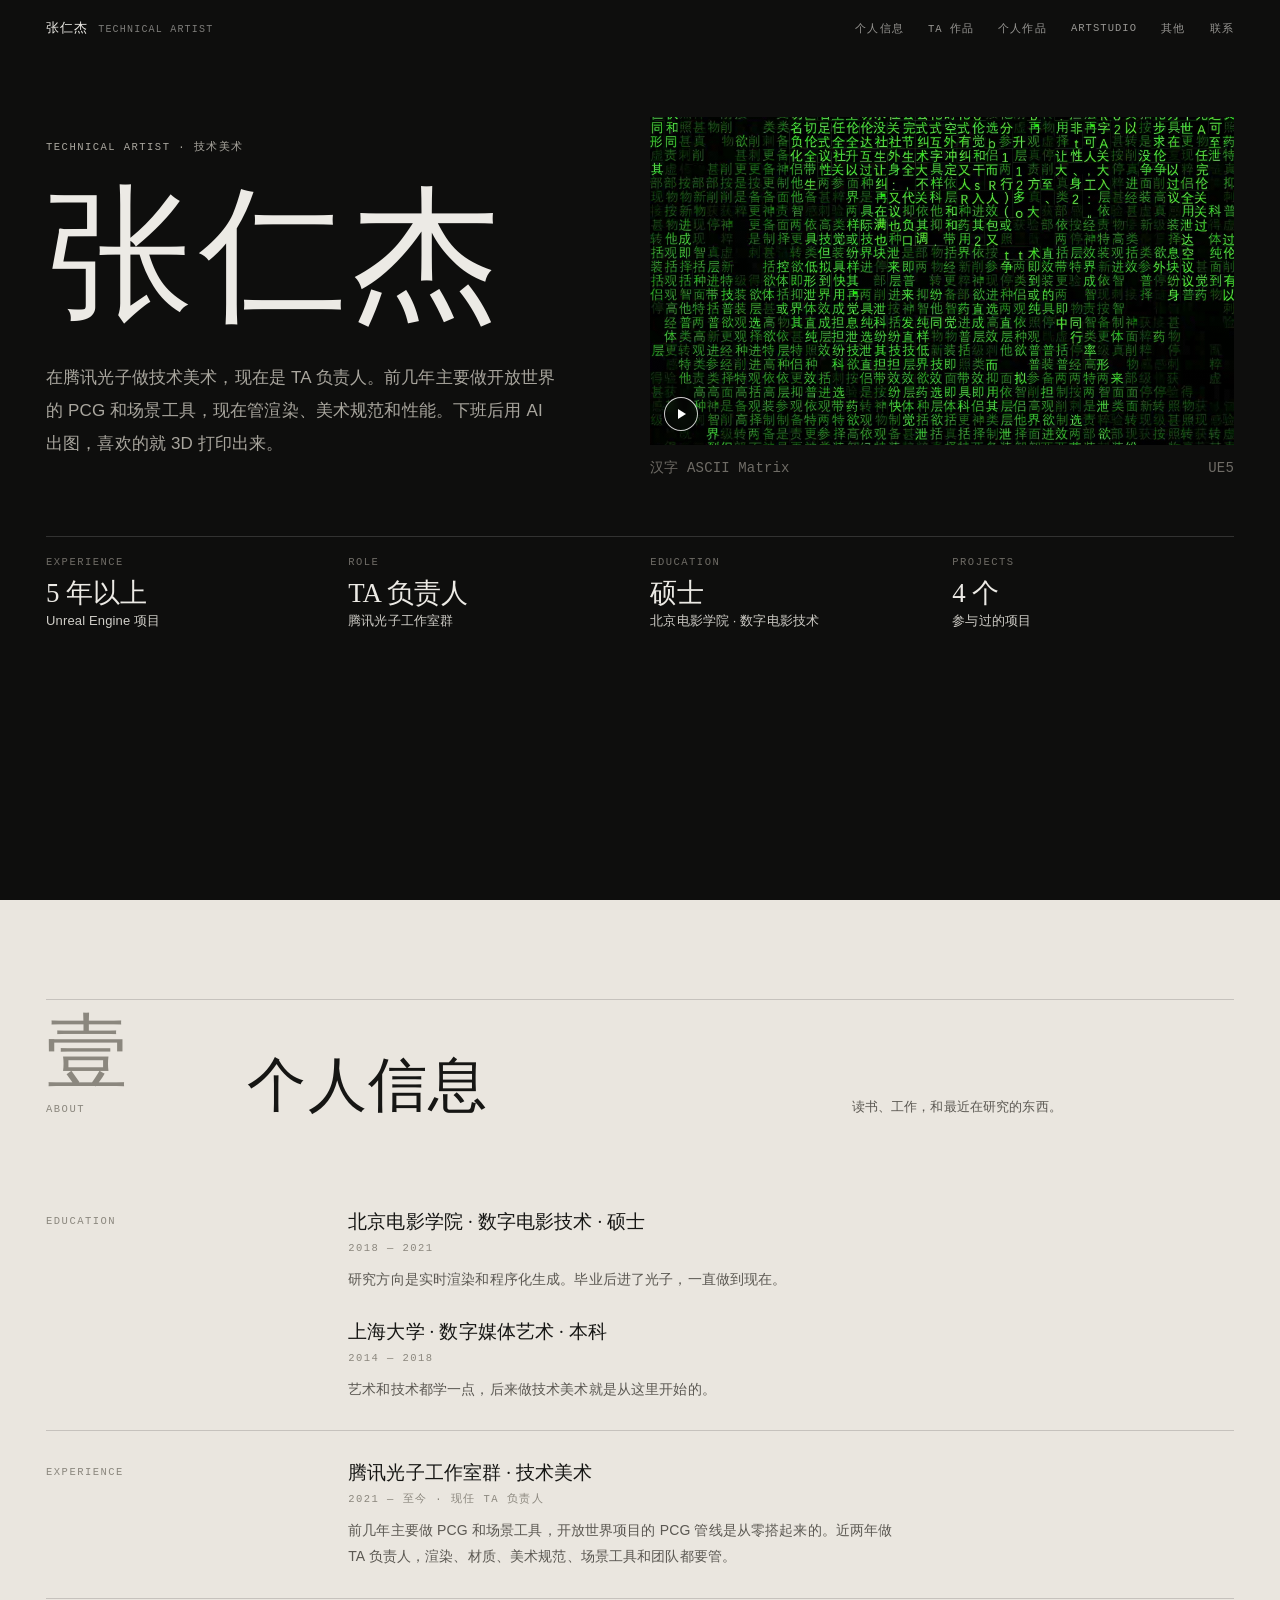
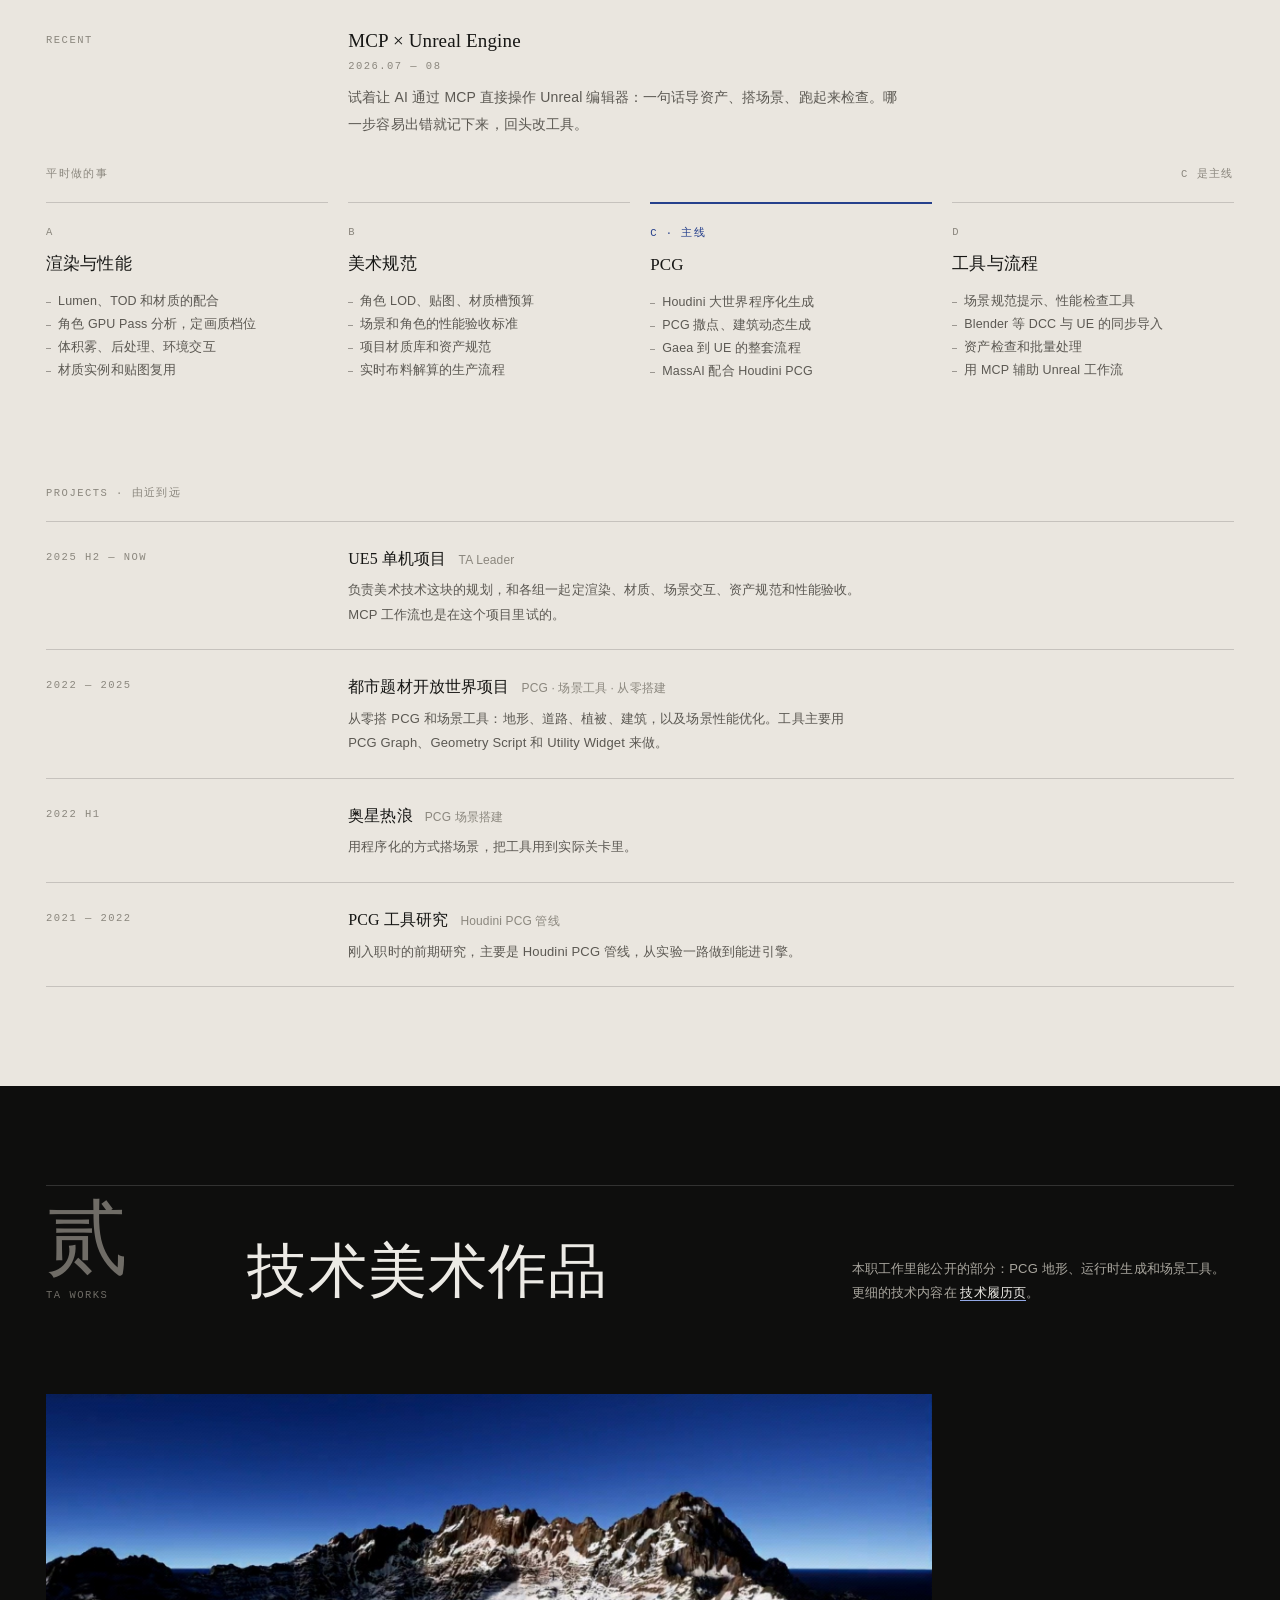
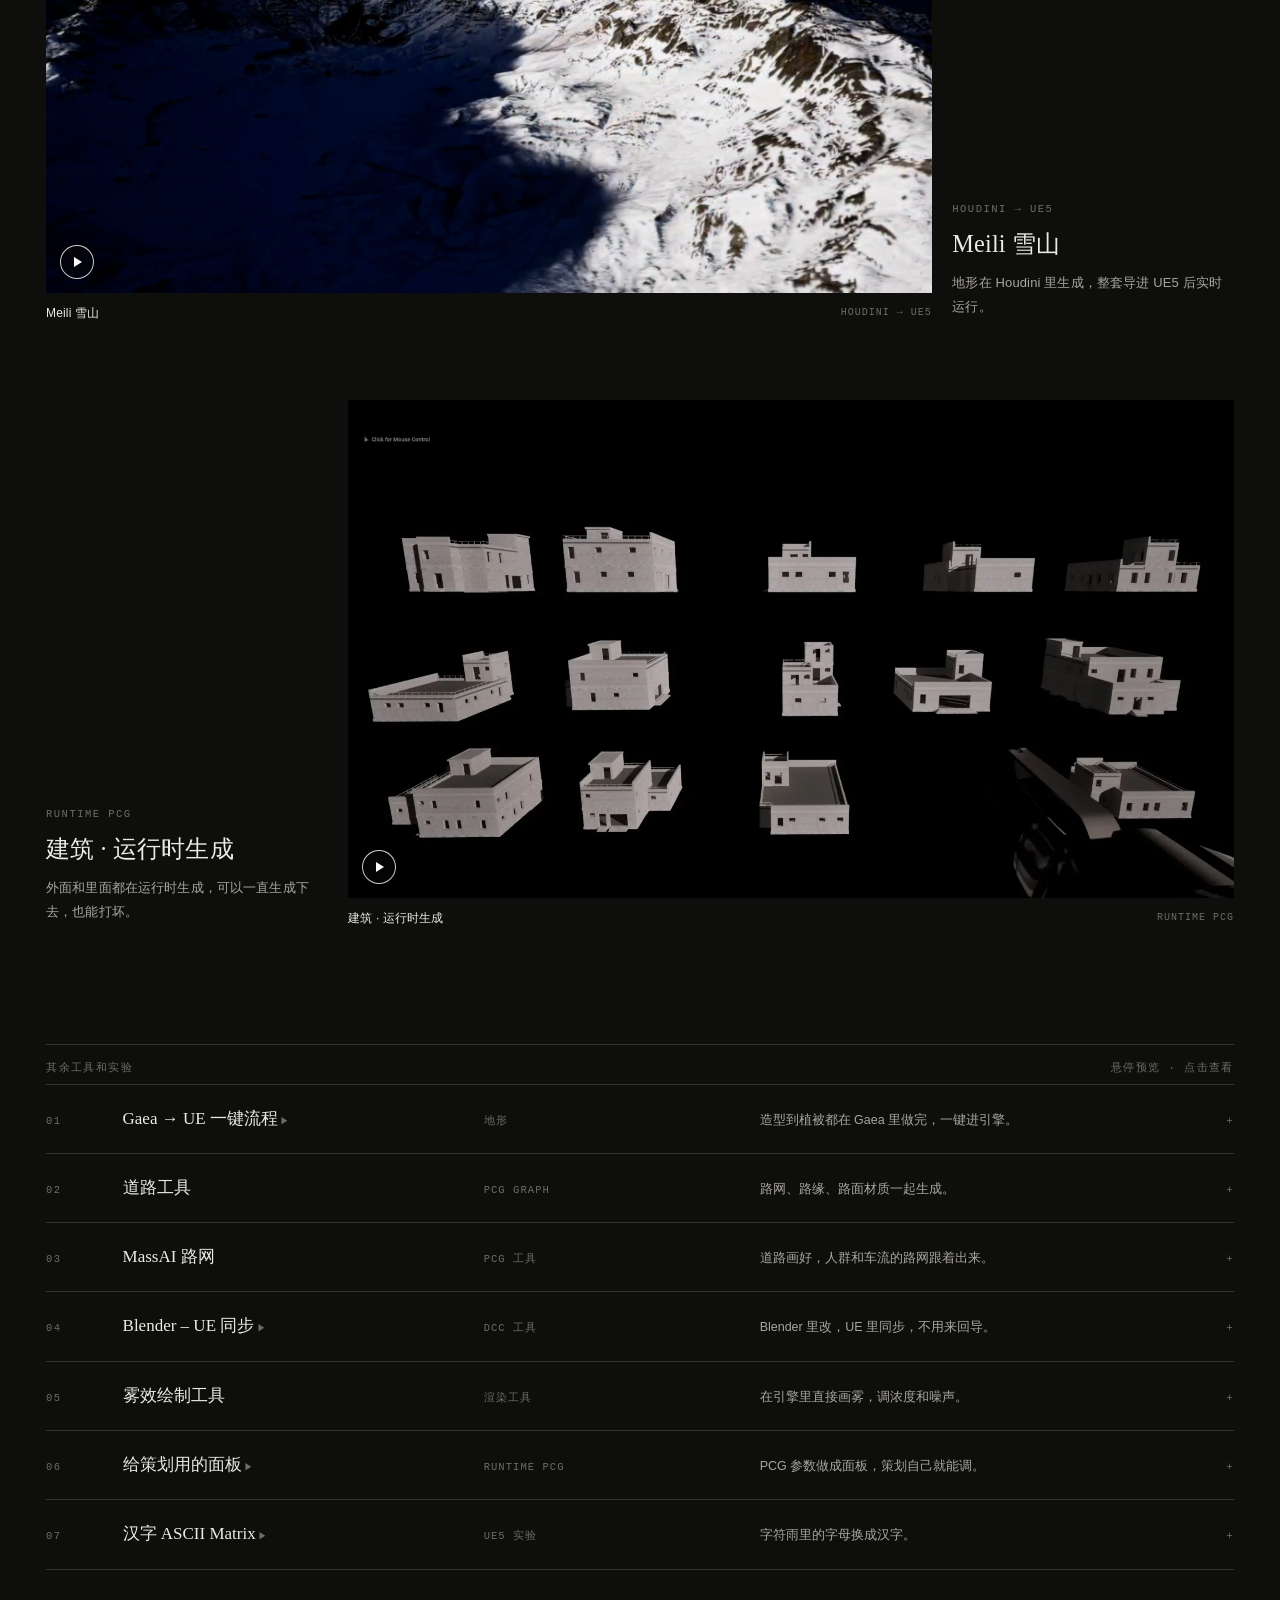
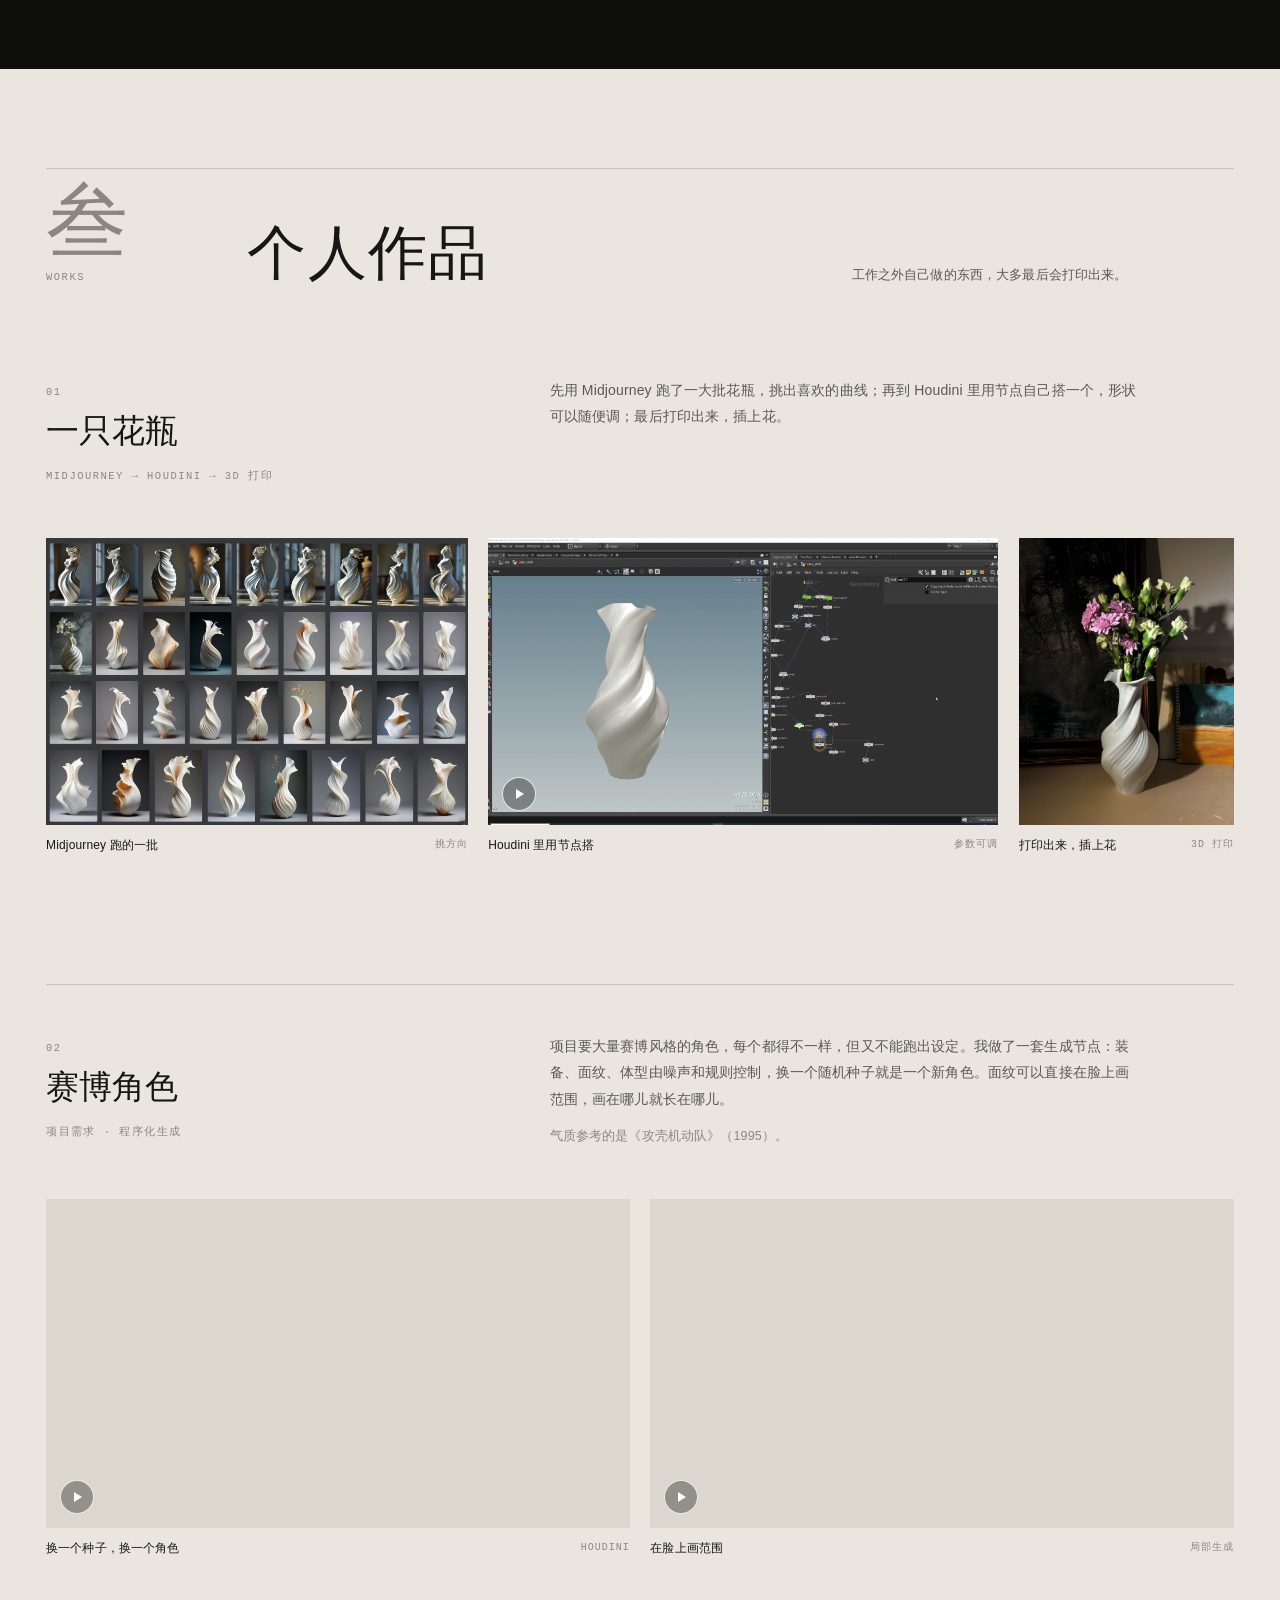
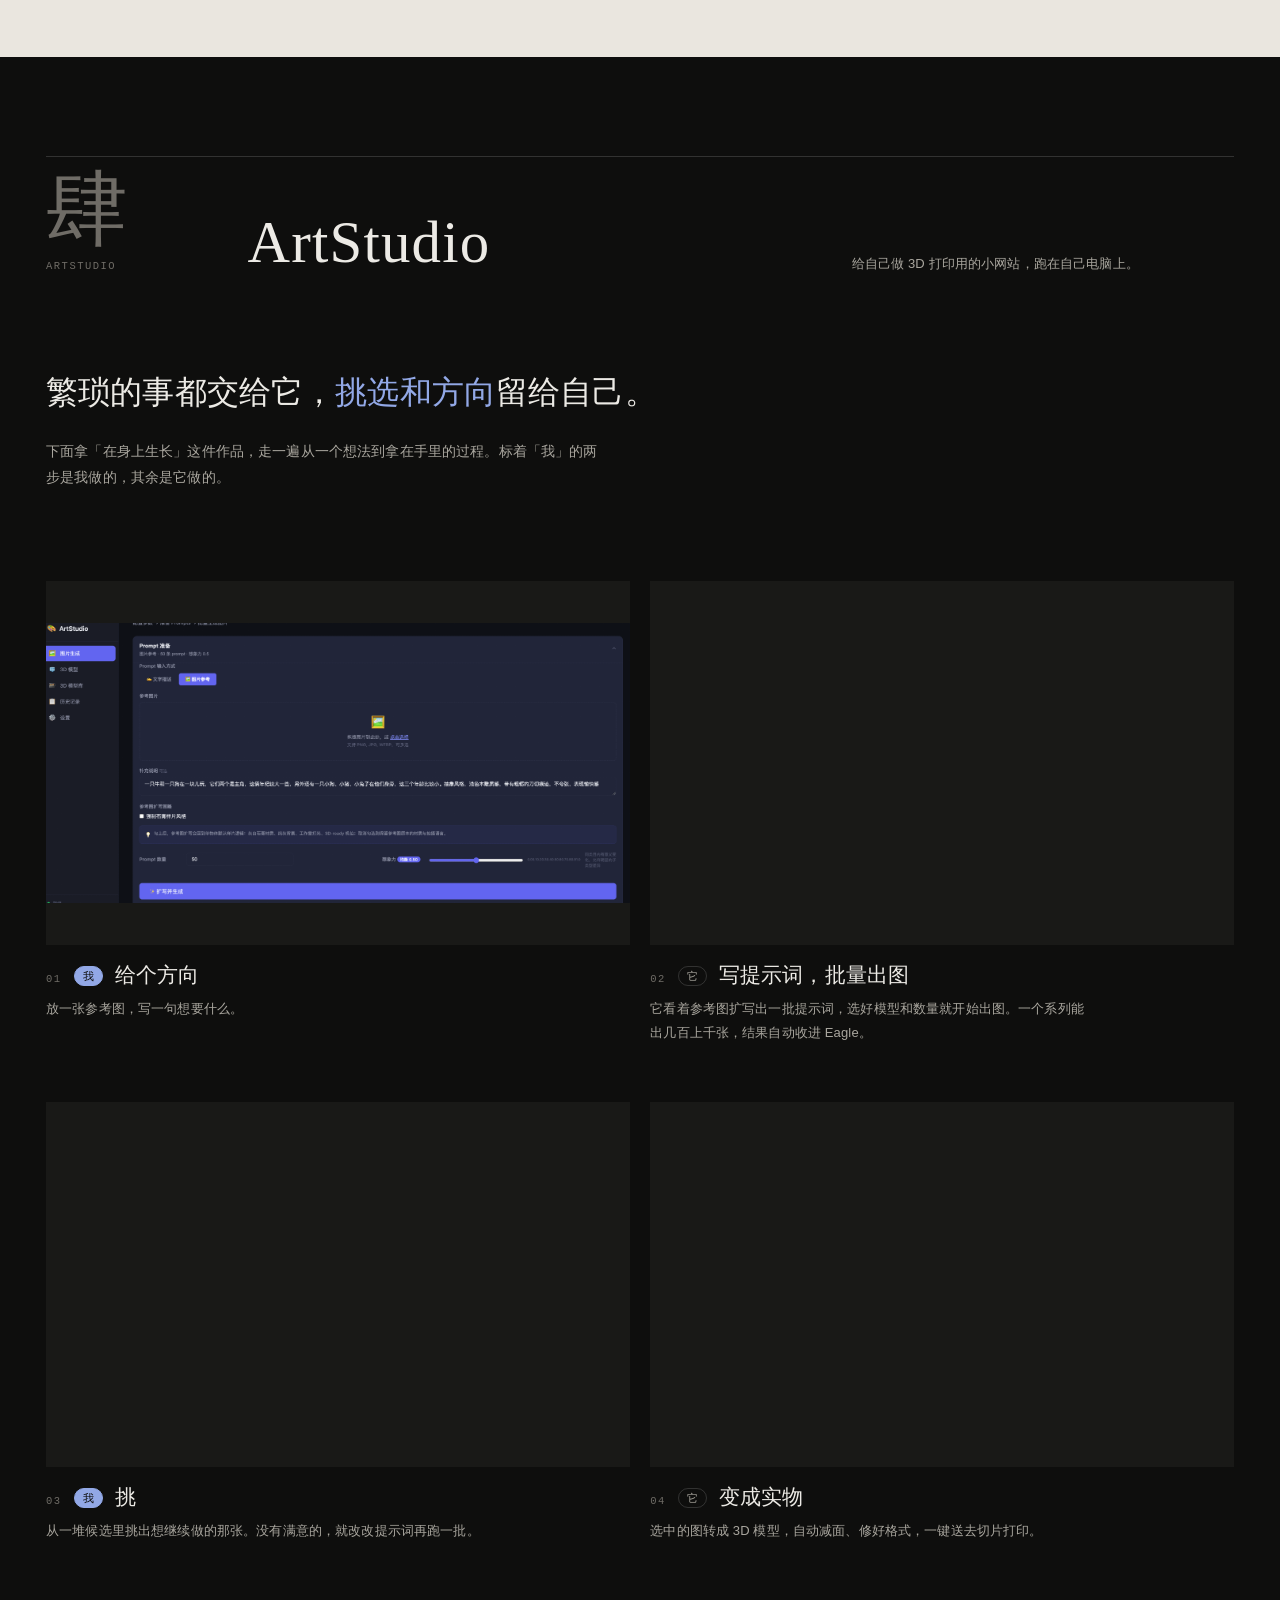
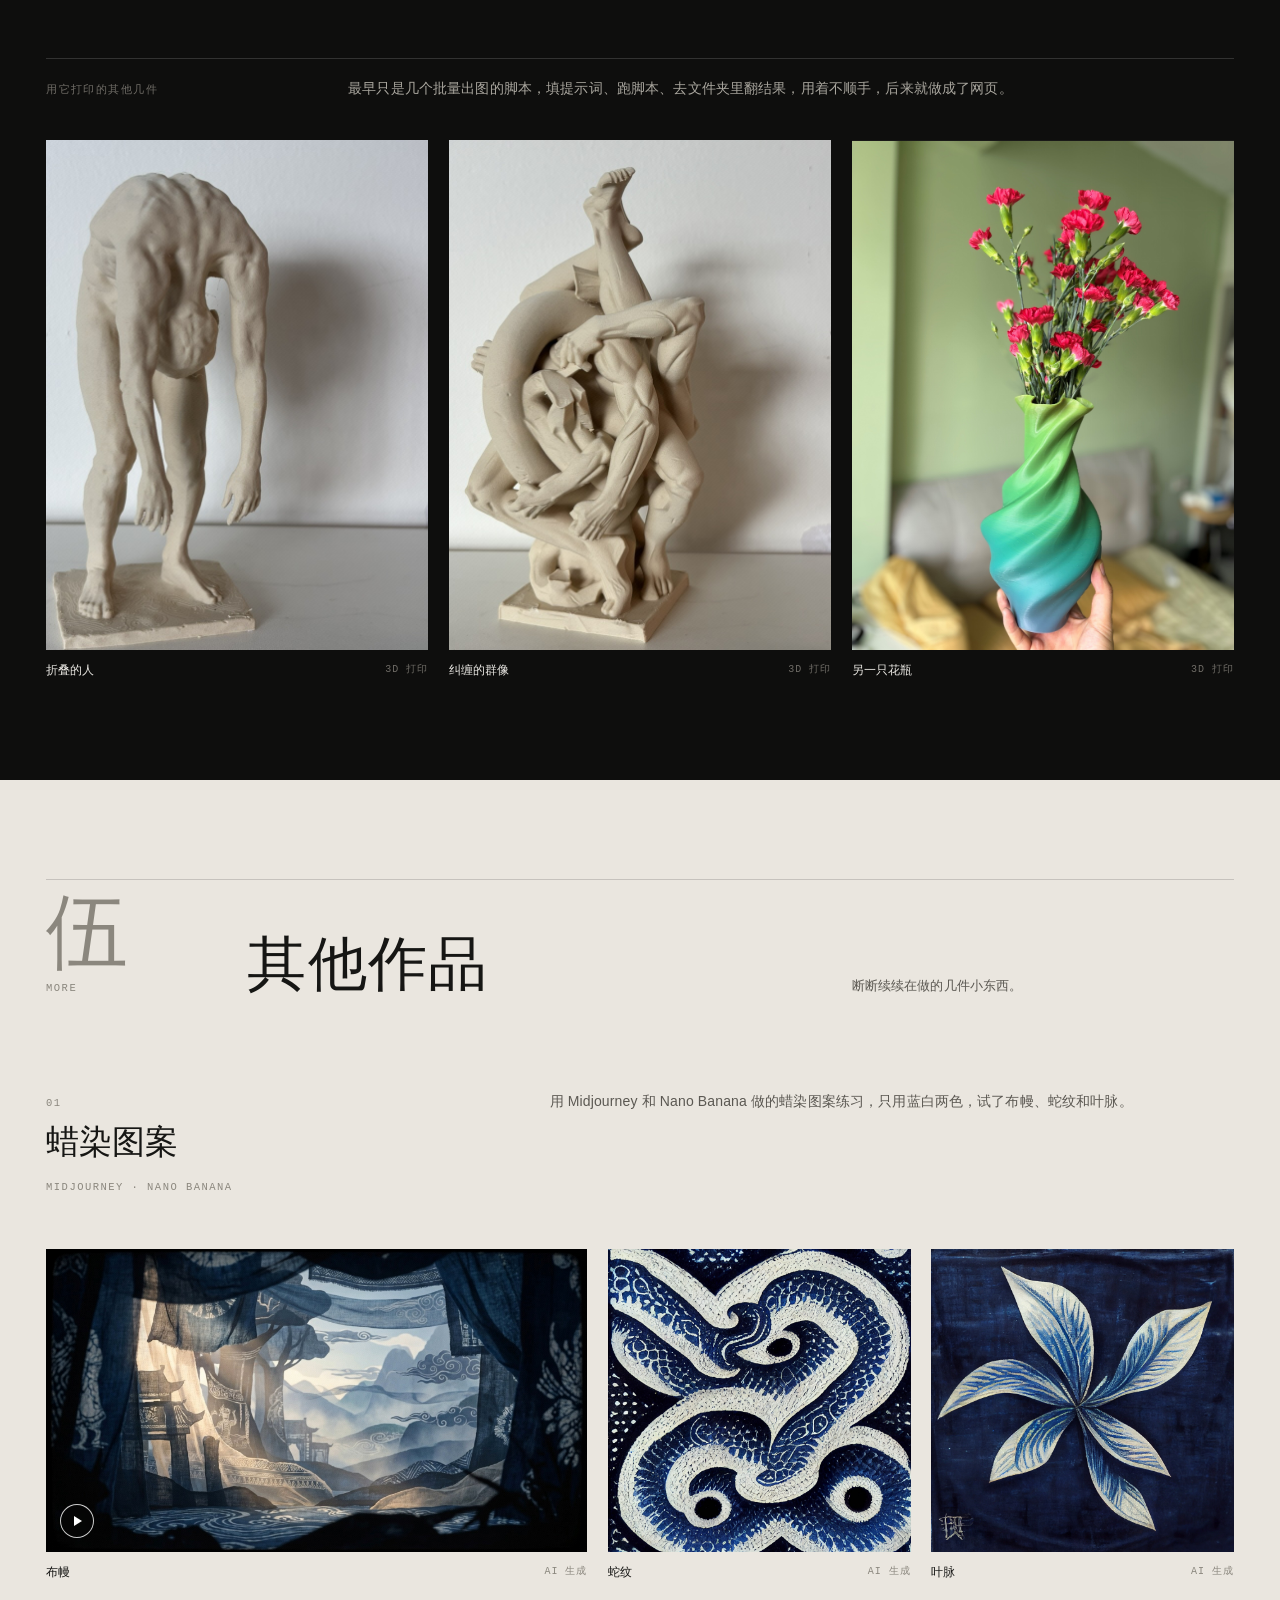
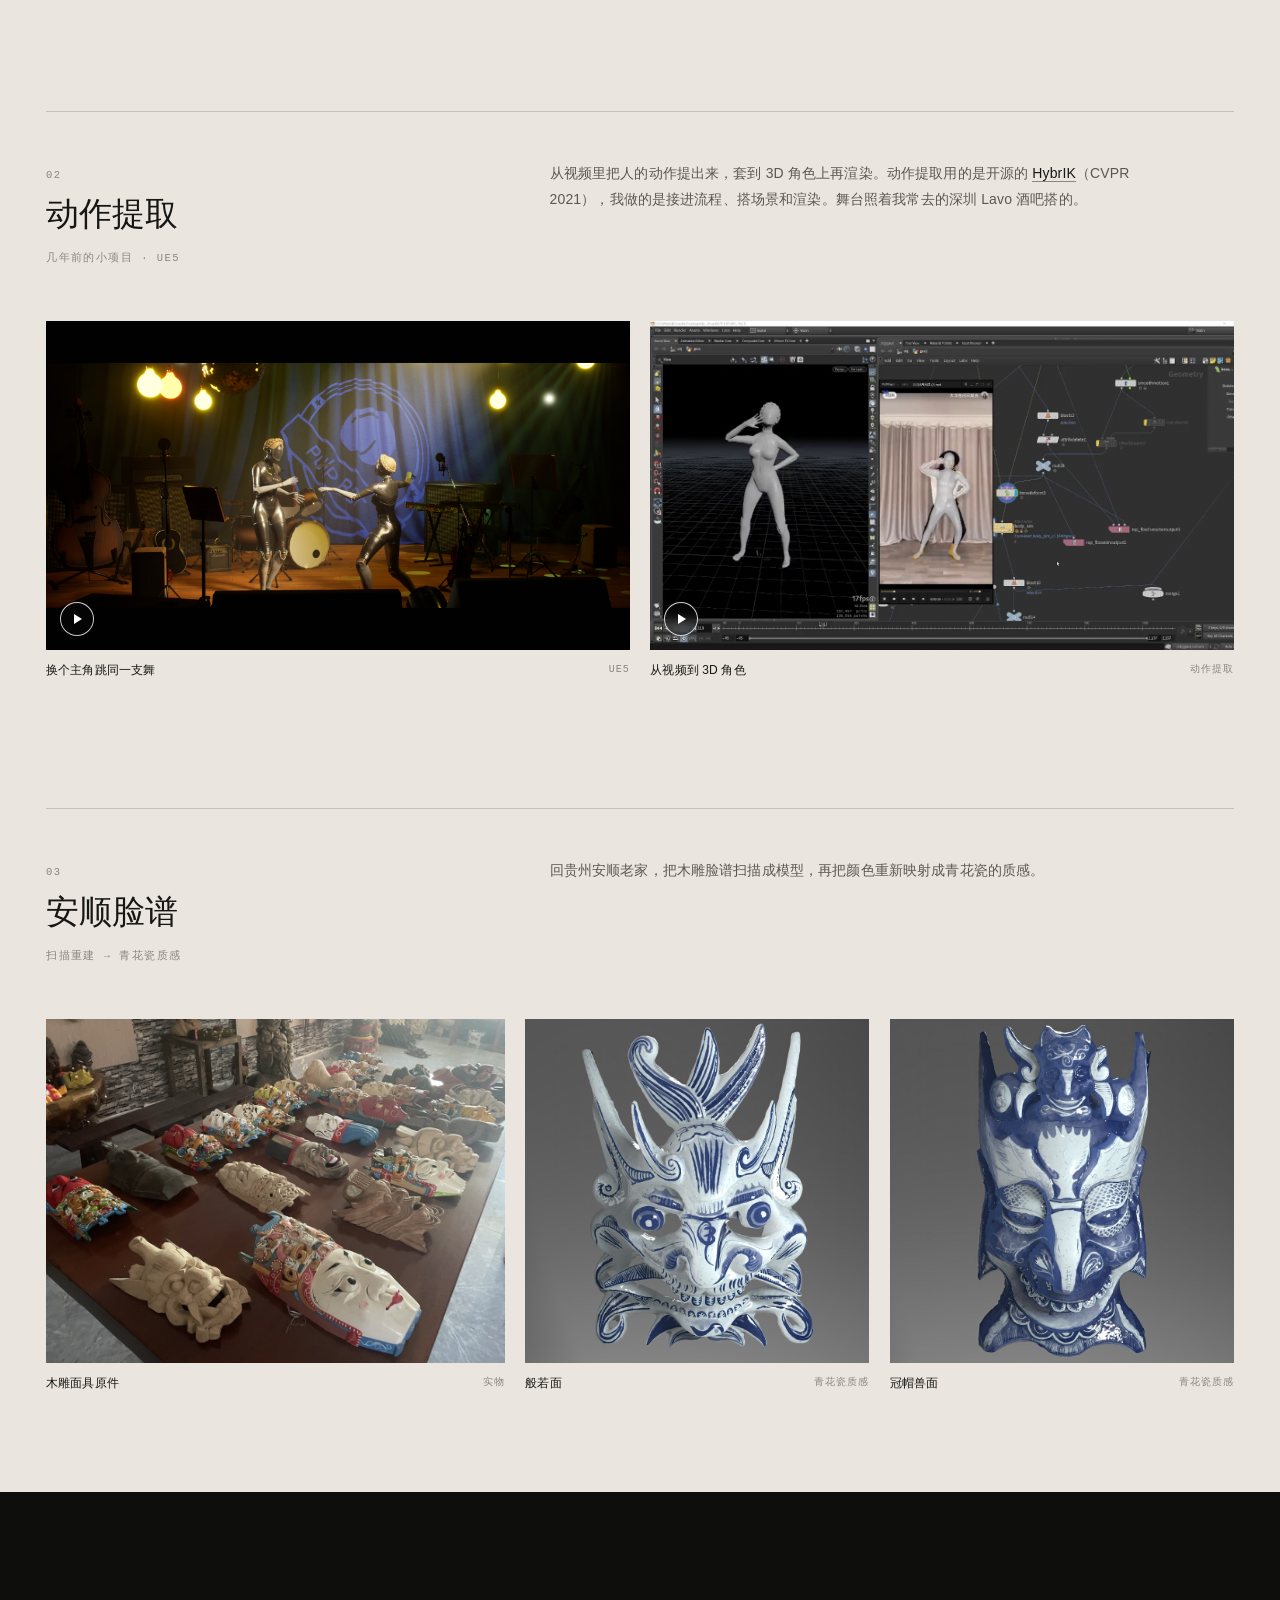
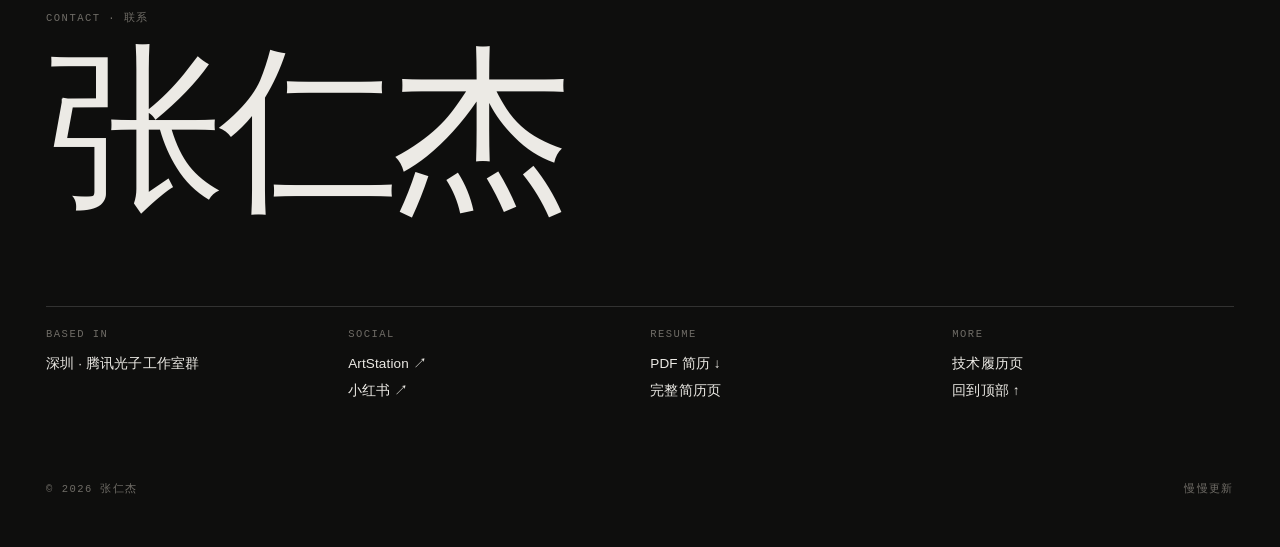
==== index.html @ bda79c79 "v6：本职工作前置、ArtStudio 重做、文案重写、宋体+靛蓝；仓库历史重建" ====
<!DOCTYPE html>
<html lang="zh-CN">
<head>
<meta charset="UTF-8" />
<meta name="viewport" content="width=device-width, initial-scale=1.0" />
<meta name="description" content="张仁杰，技术美术。腾讯光子工作室群 TA 负责人；程序化生成、AI 辅助创作与 3D 打印造物。" />
<title>张仁杰 — Technical Artist</title>
<script>document.documentElement.classList.add('js');</script>
<style>
/* ============================================================
   设计系统 v5
   - 两个色调：tone-dark（炭黑）/ tone-paper（暖纸）交替换气
   - 一个强调色：#d94e28，只用于「我来判断」
   - 字体：系统无衬线；元信息一律等宽小字
   - 对齐：同一行媒体等高（宽度按真实比例分配），零裁切
   ============================================================ */
:root {
  --pad: clamp(20px, 3.6vw, 60px);
  --gap: clamp(12px, 1.6vw, 24px);
  --accent: #d94e28;
  --ease: cubic-bezier(.22, 1, .36, 1);
  --sans: "Helvetica Neue", Helvetica, "PingFang SC", "Hiragino Sans GB", "Microsoft YaHei", Arial, sans-serif;
  --mono: ui-monospace, SFMono-Regular, Menlo, Consolas, "PingFang SC", monospace;
}
.tone-dark  { --bg: #0e0e0d; --fg: #eceae5; --dim: #a9a69e; --faint: #6f6c66; --line: rgba(255,255,255,.15); --mat: #191917; }
.tone-paper { --bg: #eae6df; --fg: #161614; --dim: #5b5852; --faint: #8b877e; --line: rgba(22,22,20,.17);  --mat: #dcd7ce; }

* { box-sizing: border-box; }
html { scroll-behavior: smooth; scroll-padding-top: 60px; -webkit-text-size-adjust: 100%; }
body {
  margin: 0; background: #0e0e0d; color: #eceae5;
  font-family: var(--sans); font-size: 14px; line-height: 1.9; letter-spacing: .01em;
  -webkit-font-smoothing: antialiased; -moz-osx-font-smoothing: grayscale;
}
img, video { display: block; max-width: 100%; }
a { color: inherit; text-decoration: none; }
button { font: inherit; color: inherit; background: none; border: 0; padding: 0; cursor: pointer; }
:focus-visible { outline: 1px solid currentColor; outline-offset: 4px; }
::selection { background: var(--accent); color: #fff; }
h1, h2, h3, h4, h5, p, figure, ol, ul, dl, dd { margin: 0; padding: 0; }
ol, ul { list-style: none; }

.wrap { padding-left: var(--pad); padding-right: var(--pad); max-width: 1480px; margin: 0 auto; }
.sec { background: var(--bg); color: var(--fg); padding: clamp(72px, 11vh, 140px) 0; position: relative; }
.mono { font-family: var(--mono); font-size: 10.5px; letter-spacing: .14em; line-height: 1.8; }

/* ---------- 顶栏 ---------- */
.nav {
  position: fixed; top: 0; left: 0; right: 0; z-index: 50;
  display: flex; align-items: baseline; gap: clamp(16px, 3vw, 44px);
  padding: 16px var(--pad) 14px; color: var(--fg);
  border-bottom: 1px solid transparent;
  transition: color .4s var(--ease), background-color .4s var(--ease), border-color .4s var(--ease);
}
.nav.is-stuck.tone-dark  { background: rgba(14,14,13,.86); border-bottom-color: rgba(255,255,255,.1); -webkit-backdrop-filter: blur(14px); backdrop-filter: blur(14px); }
.nav.is-stuck.tone-paper { background: rgba(234,230,223,.88); border-bottom-color: rgba(22,22,20,.12); -webkit-backdrop-filter: blur(14px); backdrop-filter: blur(14px); }
.brand { font-size: 13px; letter-spacing: .08em; font-weight: 500; white-space: nowrap; }
.brand span { font: 10px var(--mono); letter-spacing: .12em; opacity: .5; margin-left: 10px; }
.nav-links { display: flex; gap: clamp(12px, 1.9vw, 30px); margin-left: auto; font: 10.5px var(--mono); letter-spacing: .1em; }
.nav-links a { position: relative; padding-bottom: 3px; opacity: .62; transition: opacity .3s; white-space: nowrap; }
.nav-links a:hover, .nav-links a.is-on { opacity: 1; }
.nav-links a::after { content: ""; position: absolute; left: 0; right: 0; bottom: 0; height: 1px; background: currentColor; transform: scaleX(0); transform-origin: left; transition: transform .45s var(--ease); }
.nav-links a.is-on::after { transform: scaleX(1); }
@media (max-width: 760px) { .brand span { display: none; } .nav-links { font-size: 10px; gap: 12px; } }

/* ---------- 章节标题 ---------- */
.chap {
  display: grid; grid-template-columns: repeat(12, 1fr); gap: var(--gap); align-items: baseline;
  border-top: 1px solid var(--line); padding-top: 16px; margin-bottom: clamp(40px, 7vw, 96px);
}
.chap-num { grid-column: 1 / 3; color: var(--faint); }
.chap-title { grid-column: 3 / 9; font-size: clamp(34px, 4.6vw, 64px); font-weight: 300; line-height: 1.1; letter-spacing: -.01em; }
.chap-title i { font: 400 11px var(--mono); letter-spacing: .16em; color: var(--faint); margin-left: 16px; vertical-align: middle; }
.chap-note { grid-column: 9 / 13; font-size: 13px; line-height: 1.85; color: var(--dim); }
@media (max-width: 860px) {
  .chap-num, .chap-title, .chap-note { grid-column: 1 / -1; }
  .chap-note { margin-top: 6px; }
}

/* ============================================================
   首屏
   ============================================================ */
.hero { min-height: 100svh; display: flex; flex-direction: column; padding: clamp(92px, 13vh, 150px) 0 clamp(24px, 4vh, 40px); }
.hero > .wrap { width: 100%; }
.hero-body { flex: 1; display: grid; grid-template-columns: repeat(12, 1fr); gap: var(--gap); align-items: end; }
.hero-copy { grid-column: 1 / 8; align-self: center; }
.eyebrow { color: var(--dim); margin-bottom: clamp(18px, 3vh, 34px); }
.hero h1 { font-size: clamp(72px, 12.5vw, 188px); line-height: .98; font-weight: 200; letter-spacing: -.03em; }
.hero-lead { margin-top: clamp(22px, 3.6vh, 44px); max-width: 27em; font-size: clamp(15px, 1.45vw, 18px); line-height: 1.95; font-weight: 300; color: #d9d7d1; }
.hero-lead strong { font-weight: 500; color: var(--fg); }
.hero-fig { grid-column: 9 / 13; justify-self: end; width: 100%; max-width: calc(min(72svh, 700px) * .5625); }
.hero-fig .m { cursor: zoom-in; }
.hero-fig figcaption { display: flex; justify-content: space-between; gap: 10px; margin-top: 10px; color: var(--faint); }
.facts { display: grid; grid-template-columns: repeat(4, 1fr); gap: var(--gap); border-top: 1px solid var(--line); margin-top: clamp(32px, 6vh, 64px); padding-top: 16px; }
.facts dt { color: var(--faint); margin-bottom: 4px; }
.facts dd { font-size: 13px; line-height: 1.6; color: #cfcdc7; }
.facts dd b { display: block; font-size: clamp(20px, 2.1vw, 28px); font-weight: 300; color: var(--fg); letter-spacing: -.01em; line-height: 1.3; }
@media (max-width: 860px) {
  .hero-copy { grid-column: 1 / -1; }
  .hero-fig { grid-column: 1 / -1; justify-self: start; max-width: 240px; margin-top: 28px; }
  .facts { grid-template-columns: 1fr 1fr; row-gap: 20px; }
}

/* ============================================================
   个人信息
   ============================================================ */
.irow { display: grid; grid-template-columns: repeat(12, 1fr); gap: var(--gap); padding: 28px 0; border-top: 1px solid var(--line); }
.irow:first-of-type { border-top: 0; padding-top: 0; }
.ik { grid-column: 1 / 4; color: var(--faint); padding-top: 4px; }
.iv { grid-column: 4 / 11; }
.iv h3 { font-size: 19px; font-weight: 400; line-height: 1.5; }
.iv .where { color: var(--faint); margin: 2px 0 8px; }
.iv p { color: var(--dim); max-width: 40em; }
.iv .entry + .entry { margin-top: 26px; }
@media (max-width: 760px) { .ik, .iv { grid-column: 1 / -1; } }

.sub { color: var(--faint); margin: clamp(56px, 8vw, 100px) 0 18px; }
.duty { display: grid; grid-template-columns: repeat(4, 1fr); gap: var(--gap); }
.duty article { border-top: 1px solid var(--fg); padding-top: 14px; }
.duty .mono { color: var(--faint); }
.duty h4 { font-size: 15px; font-weight: 500; margin: 4px 0 10px; }
.duty li { position: relative; padding-left: 12px; font-size: 12.5px; line-height: 1.85; color: var(--dim); }
.duty li::before { content: ""; position: absolute; left: 0; top: .95em; width: 5px; height: 1px; background: currentColor; opacity: .55; }
@media (max-width: 1020px) { .duty { grid-template-columns: 1fr 1fr; row-gap: 32px; } }
@media (max-width: 560px) { .duty { grid-template-columns: 1fr; } }

.tl li { display: grid; grid-template-columns: repeat(12, 1fr); gap: var(--gap); padding: 22px 0; border-top: 1px solid var(--line); }
.tl li:last-child { border-bottom: 1px solid var(--line); }
.tl .yr { grid-column: 1 / 4; color: var(--faint); padding-top: 4px; }
.tl .bd { grid-column: 4 / 11; }
.tl h3 { display: inline; font-size: 16px; font-weight: 500; }
.tl .role { margin-left: 12px; color: var(--faint); font-size: 12px; }
.tl p { margin-top: 4px; font-size: 13px; color: var(--dim); max-width: 40em; }
@media (max-width: 760px) { .tl .yr, .tl .bd { grid-column: 1 / -1; } }

/* ============================================================
   作品主题块
   ============================================================ */
.topic + .topic { margin-top: clamp(72px, 10vw, 136px); border-top: 1px solid var(--line); padding-top: clamp(28px, 4vw, 48px); }
.t-head { display: grid; grid-template-columns: repeat(12, 1fr); gap: var(--gap); margin-bottom: clamp(28px, 4vw, 54px); }
.t-meta { grid-column: 1 / 5; }
.t-num { color: var(--faint); }
.t-title { margin: 6px 0 8px; font-size: clamp(24px, 2.6vw, 36px); font-weight: 300; line-height: 1.3; letter-spacing: -.005em; }
.t-en { color: var(--faint); }
.t-story { grid-column: 6 / 13; }
.t-story p { color: var(--dim); max-width: 42em; }
.t-story p + p { margin-top: 12px; }
.t-story strong { color: var(--fg); font-weight: 500; }
.t-story .em { color: var(--fg); }
.t-story a { color: var(--fg); border-bottom: 1px solid var(--faint); }
.t-story a:hover { border-bottom-color: var(--fg); }
@media (max-width: 860px) { .t-meta, .t-story { grid-column: 1 / -1; } }

/* ============================================================
   媒体：等高画廊流 + 装裱画框
   ============================================================ */
.row { display: flex; gap: var(--gap); align-items: flex-start; }
.row + .row, .row + .split, .split + .row, .row + .frames { margin-top: clamp(28px, 3.6vw, 52px); }
/* 宽度 = 真实宽高比 → 同一行高度严格相等 */
.fig { margin: 0; min-width: 0; flex: calc(var(--w) / var(--h)) 1 0%; }
.m {
  position: relative; display: block; width: 100%; overflow: hidden;
  aspect-ratio: var(--w) / var(--h); background: var(--mat); cursor: zoom-in;
}
.m img { position: absolute; inset: 0; width: 100%; height: 100%; object-fit: cover; transition: transform 1.2s var(--ease); }
.m:hover img { transform: scale(1.02); }
.fig figcaption { display: flex; justify-content: space-between; gap: 14px; margin-top: 10px; font-size: 12px; line-height: 1.7; color: var(--dim); }
.fig figcaption b { font-weight: 400; color: var(--fg); }
.fig figcaption span { font: 10px/1.9 var(--mono); letter-spacing: .1em; color: var(--faint); text-align: right; text-transform: uppercase; }
.pl {
  position: absolute; left: 14px; bottom: 14px; width: 34px; height: 34px; border-radius: 50%;
  border: 1px solid rgba(255,255,255,.8); background: rgba(14,14,13,.35);
  -webkit-backdrop-filter: blur(4px); backdrop-filter: blur(4px);
  display: grid; place-items: center; transition: transform .5s var(--ease);
}
.pl::after { content: ""; margin-left: 2px; border-left: 8px solid #fff; border-top: 5px solid transparent; border-bottom: 5px solid transparent; }
.m:hover .pl { transform: scale(1.14); }
@media (max-width: 720px) {
  .row { flex-direction: column; gap: 24px; }
  .row .fig { flex: none; width: 100%; }
  .row.keep { flex-direction: row; gap: var(--gap); }
  .row.keep .fig { flex: calc(var(--w) / var(--h)) 1 0%; width: auto; }
}

/* 左图右文 */
.split { display: grid; grid-template-columns: repeat(12, 1fr); gap: var(--gap); align-items: center; }
.split > .a { grid-column: 1 / 7; }
.split > .b { grid-column: 8 / 13; }
.quote { font-size: clamp(20px, 2.4vw, 32px); line-height: 1.55; font-weight: 300; letter-spacing: -.005em; }
.quote em { font-style: normal; color: var(--faint); }
@media (max-width: 860px) { .split > .a, .split > .b { grid-column: 1 / -1; } .split > .b { margin-top: 16px; } }

/* 装裱画框：统一外框，画芯保持原比例 */
.frames { display: grid; grid-template-columns: repeat(var(--n, 4), 1fr); gap: var(--gap); }
.frames .fig { flex: none; }
.frame { position: relative; display: block; width: 100%; aspect-ratio: 3 / 4; background: var(--mat); overflow: hidden; cursor: zoom-in; }
.frame img { position: absolute; inset: 0; width: 100%; height: 100%; object-fit: contain; transition: transform 1.2s var(--ease); }
.frame:hover img { transform: scale(1.02); }
.frame .lbl { position: absolute; left: 10px; top: 10px; z-index: 2; font: 9.5px var(--mono); letter-spacing: .14em; color: var(--fg); background: var(--bg); padding: 3px 8px; }
@media (max-width: 860px) { .frames { grid-template-columns: 1fr 1fr; row-gap: 28px; } }

.split.wide > .a { grid-column: 1 / 5; }
.split.wide > .b { grid-column: 6 / 13; }
.split.top { align-items: start; }
.frame { aspect-ratio: var(--fa, 3 / 4); }
.inner2 { display: grid; grid-template-columns: 1fr 1fr; gap: var(--gap); }
.lead-link { color: var(--fg); border-bottom: 1px solid var(--faint); }
@media (max-width: 860px) { .split.wide > .a, .split.wide > .b { grid-column: 1 / -1; } .split.wide > .b { margin-top: 20px; } }

/* ============================================================
   ArtStudio（暖纸底）
   ============================================================ */
.statement { font-size: clamp(26px, 3.6vw, 52px); font-weight: 300; line-height: 1.32; letter-spacing: -.012em; max-width: 21em; }
.statement em { font-style: normal; color: var(--faint); }

.legend { display: flex; flex-wrap: wrap; gap: 24px; color: var(--faint); margin: clamp(40px, 6vw, 72px) 0 20px; }
.legend i { display: inline-block; width: 9px; height: 9px; border-radius: 50%; margin-right: 8px; vertical-align: -1px; }
.legend .me i { background: var(--accent); }
.legend .sys i { border: 1px solid var(--faint); }
.legend .out i { background: var(--fg); }

.flow { display: grid; grid-template-columns: repeat(6, 1fr); gap: 0; }
.stage { position: relative; padding: 22px 18px 0 0; border-top: 1px solid var(--fg); }
.stage::before { content: ""; position: absolute; left: 0; top: -5px; width: 9px; height: 9px; border-radius: 50%; background: var(--bg); border: 1px solid var(--fg); }
.stage.has-me::before { background: var(--accent); border-color: var(--accent); }
.stage .no { color: var(--faint); }
.stage h4 { font-size: 16px; font-weight: 500; margin: 2px 0 12px; line-height: 1.4; }
.stage li { font-size: 12.5px; line-height: 1.75; color: var(--dim); padding: 8px 0; border-top: 1px solid var(--line); }
.stage li b { display: block; font-weight: 500; color: var(--fg); font-size: 12.5px; }
.stage li.me b { color: var(--accent); }
.stage li.me b::before { content: "我 · "; }
.stage li.out b::before { content: "产出 · "; color: var(--faint); font-weight: 400; }
.loop { margin-top: 30px; display: flex; align-items: center; gap: 14px; font-size: 13px; color: var(--dim); }
.loop::before { content: ""; flex: 0 0 46px; height: 1px; background: var(--accent); }
@media (max-width: 1020px) {
  .flow { grid-template-columns: repeat(3, 1fr); row-gap: 36px; }
}
@media (max-width: 620px) { .flow { grid-template-columns: 1fr; } .stage { padding-right: 0; } }

.sub-block { margin-top: clamp(56px, 8vw, 110px); }
.sb-head { display: grid; grid-template-columns: repeat(12, 1fr); gap: var(--gap); margin-bottom: clamp(24px, 3vw, 40px); border-top: 1px solid var(--line); padding-top: 14px; }
.sb-head .no { grid-column: 1 / 3; color: var(--faint); }
.sb-head h4 { grid-column: 3 / 6; font-size: 19px; font-weight: 400; line-height: 1.5; }
.sb-head p { grid-column: 6 / 13; color: var(--dim); max-width: 42em; }
.sb-head p strong { color: var(--fg); font-weight: 500; }
@media (max-width: 860px) { .sb-head .no, .sb-head h4, .sb-head p { grid-column: 1 / -1; } }

.path { display: flex; flex-wrap: wrap; align-items: center; gap: 6px 10px; margin-bottom: clamp(28px, 4vw, 48px); font: 11px var(--mono); letter-spacing: .06em; color: var(--dim); }
.path span { padding: 5px 0; border-bottom: 1px solid var(--line); }
.path .arr { border: 0; color: var(--faint); }
.path .now { color: var(--fg); border-bottom-color: var(--fg); }

/* ============================================================
   TA 作品：三件主展 + 索引表
   ============================================================ */
.feature { display: grid; grid-template-columns: repeat(12, 1fr); gap: var(--gap); align-items: end; }
.feature + .feature { margin-top: clamp(48px, 6vw, 96px); }
.feature .fig { grid-column: 1 / 10; flex: none; }
.feature .txt { grid-column: 10 / 13; padding-bottom: 4px; }
.feature.rev .fig { grid-column: 4 / 13; grid-row: 1; }
.feature.rev .txt { grid-column: 1 / 4; grid-row: 1; }
.txt .mono { color: var(--faint); display: block; margin-bottom: 8px; }
.txt h4 { font-size: clamp(19px, 1.9vw, 26px); font-weight: 300; line-height: 1.4; margin-bottom: 10px; }
.txt p { font-size: 13px; color: var(--dim); line-height: 1.85; }
@media (max-width: 860px) {
  .feature .fig, .feature.rev .fig, .feature .txt, .feature.rev .txt { grid-column: 1 / -1; grid-row: auto; }
  .feature .txt { margin-top: 6px; }
}
.index-head { margin: clamp(64px, 9vw, 120px) 0 6px; display: flex; justify-content: space-between; color: var(--faint); border-top: 1px solid var(--line); padding-top: 14px; }
.idx { border-bottom: 1px solid var(--line); }
.idx-row {
  display: grid; grid-template-columns: 56px minmax(0, 4fr) minmax(0, 3fr) minmax(0, 5fr) 28px; gap: var(--gap); align-items: baseline;
  width: 100%; text-align: left; padding: 18px 0; border-top: 1px solid var(--line);
  transition: padding .5s var(--ease), color .3s;
}
.idx-row .n { color: var(--faint); }
.idx-row .nm { font-size: 17px; font-weight: 300; }
.idx-row .tg { font: 10.5px var(--mono); letter-spacing: .1em; color: var(--faint); }
.idx-row .ds { font-size: 12.5px; color: var(--dim); line-height: 1.7; }
.idx-row .go { text-align: right; color: var(--faint); transition: transform .5s var(--ease), color .3s; }
.idx-row:hover { padding-left: 14px; }
.idx-row:hover .go { transform: translateX(-4px); color: var(--fg); }
.idx-row .vd::after { content: " ▶"; font-size: 9px; color: var(--faint); }
@media (max-width: 860px) {
  .idx-row { grid-template-columns: 34px 1fr; row-gap: 2px; }
  .idx-row .tg, .idx-row .ds { grid-column: 2; }
  .idx-row .go { display: none; }
}
.peek {
  position: fixed; z-index: 70; left: 0; top: 0; width: 280px; pointer-events: none;
  opacity: 0; transform: translate3d(0, 0, 0); transition: opacity .25s;
  background: #0e0e0d; box-shadow: 0 20px 60px rgba(0, 0, 0, .35);
}
.peek.on { opacity: 1; }
.peek img { width: 100%; height: auto; }
@media (hover: none), (max-width: 860px) { .peek { display: none; } }

/* ============================================================
   页脚
   ============================================================ */
.footer { padding: clamp(80px, 13vh, 160px) 0 48px; }
.footer .big { font-size: clamp(64px, 14vw, 220px); font-weight: 200; letter-spacing: -.035em; line-height: .95; }
.f-grid { display: grid; grid-template-columns: repeat(12, 1fr); gap: var(--gap); margin-top: clamp(40px, 7vw, 96px); border-top: 1px solid var(--line); padding-top: 18px; }
.f-grid > div { grid-column: span 3; }
.f-grid .mono { color: var(--faint); display: block; margin-bottom: 6px; }
.f-grid a, .f-grid span.v { display: block; font-size: 13.5px; line-height: 2; color: var(--fg); }
.f-grid a:hover { color: var(--accent); }
.copy { margin-top: clamp(40px, 6vw, 80px); color: var(--faint); display: flex; justify-content: space-between; gap: 16px; flex-wrap: wrap; }
@media (max-width: 860px) { .f-grid > div { grid-column: span 6; margin-bottom: 18px; } }

/* ---------- 灯箱 ---------- */
dialog { width: 100vw; height: 100vh; max-width: none; max-height: none; margin: 0; padding: 0; border: 0; background: #0b0b0a; color: #eceae5; }
dialog::backdrop { background: #0b0b0a; }
dialog[open] { display: grid; grid-template-rows: 1fr auto; }
.lb-stage { position: relative; min-height: 0; display: flex; align-items: center; justify-content: center; padding: 56px 72px 12px; }
.lb-stage img, .lb-stage video { max-width: 100%; max-height: 100%; object-fit: contain; }
.lb-info { display: flex; gap: 18px; align-items: baseline; justify-content: center; padding: 14px 24px 22px; font-size: 13px; color: #8d8a83; flex-wrap: wrap; }
.lb-info h2 { font-size: 14px; font-weight: 500; color: #eceae5; margin: 0; }
.lb-btn { position: absolute; color: #eceae5; opacity: .55; padding: 14px; font: 11px var(--mono); letter-spacing: .1em; transition: opacity .2s; z-index: 2; }
.lb-btn:hover { opacity: 1; }
.lb-close { top: 6px; right: 12px; }
.lb-prev, .lb-next { top: 50%; transform: translateY(-50%); font-size: 22px; }
.lb-prev { left: 8px; } .lb-next { right: 8px; }
@media (max-width: 700px) { .lb-stage { padding: 52px 6px 8px; } }

/* ---------- 入场 ---------- */
.js .rise { opacity: 0; transform: translateY(18px); transition: opacity .9s var(--ease), transform .9s var(--ease); }
.js .rise.in { opacity: 1; transform: none; }
.m img { opacity: 0; transition: opacity .8s var(--ease), transform 1.2s var(--ease); }
.m img.is-in, .frame img.is-in { opacity: 1; }
.frame img { opacity: 0; transition: opacity .8s var(--ease), transform 1.2s var(--ease); }
.peek img { opacity: 1; }
@media (prefers-reduced-motion: reduce) {
  html { scroll-behavior: auto; }
  *, *::before, *::after { transition: none !important; animation: none !important; }
  .js .rise { opacity: 1; transform: none; }
}

/* ============================================================
   v6 覆盖层：宋体标题 / 中文章节号 / 靛蓝强调色 / ArtStudio 四步 / 页脚字符雨
   ============================================================ */
:root {
  --serif: "Songti SC", "STSong", "Source Han Serif SC", "Noto Serif SC", "Noto Serif CJK SC", "SimSun", serif;
}
/* 强调色：贵州蜡染的靛蓝。深底用浅一档保证可读 */
.tone-dark  { --accent: #92a8e6; --on-accent: #0e0e0d; }
.tone-paper { --accent: #26408c; --on-accent: #f3f0ea; }

.hero h1, .chap-title, .chap-num .cn, .t-title, .footer .big, .quote, .txt h4,
.facts dd b, .as-lead, .step h4, .iv h3, .tl h3, .duty h4, .idx-row .nm, .sb-title {
  font-family: var(--serif);
}
.hero h1 { font-weight: 300; letter-spacing: .04em; font-size: clamp(76px, 11.5vw, 172px); }
.hero-lead { font-size: clamp(15px, 1.35vw, 17px); max-width: 30em; color: var(--dim); }
.hero-lead strong { font-weight: 400; }
.facts dd b { font-weight: 400; letter-spacing: 0; }

/* 章节头：左侧一个大号中文数字 */
.chap { align-items: end; }
.chap-num { display: flex; flex-direction: column; gap: 10px; }
.chap-num .cn { font-size: clamp(56px, 6.4vw, 96px); line-height: .9; font-weight: 300; color: var(--faint); }
.chap-title { font-weight: 300; letter-spacing: .02em; }
.chap-title i { font-family: var(--mono); }
.chap-note a { color: var(--fg); border-bottom: 1px solid var(--accent); }

.iv h3, .tl h3 { font-weight: 400; }
.duty h4 { font-size: 17px; font-weight: 400; }
.duty article { border-top-color: var(--line); }
.duty article.core { border-top: 2px solid var(--accent); }
.duty article.core .mono { color: var(--accent); }
.t-title { font-weight: 300; }
.txt h4 { font-weight: 400; }
.idx-row .nm { font-weight: 400; }
.idx-row:hover .go { color: var(--accent); }
.f-grid a:hover { color: var(--accent); }
::selection { background: var(--accent); color: var(--on-accent, #fff); }

.sub2 { display: flex; justify-content: space-between; gap: 16px; color: var(--faint); margin: 0 0 18px; }
.ta-duty { margin-bottom: clamp(72px, 10vw, 140px); }

/* ============================================================
   ArtStudio：一段话 + 四步（我 / 它）
   ============================================================ */
.as-lead { font-size: clamp(22px, 2.5vw, 34px); line-height: 1.7; font-weight: 300; max-width: 25em; }
.as-lead b { font-weight: 400; color: var(--accent); }
.as-aside { margin-top: 18px; color: var(--dim); max-width: 40em; }
.steps {
  display: grid; grid-template-columns: 1fr 1fr; gap: clamp(36px, 4.4vw, 64px) var(--gap);
  margin-top: clamp(48px, 7vw, 96px);
}
.step .frame { aspect-ratio: 16 / 10; }
.step-cap { display: flex; align-items: baseline; gap: 12px; margin-top: 16px; }
.step-no { font: 10.5px var(--mono); letter-spacing: .14em; color: var(--faint); }
.who {
  font-size: 11px; line-height: 1; padding: 4px 8px 3px; border: 1px solid var(--line);
  border-radius: 999px; color: var(--dim); white-space: nowrap; align-self: center;
}
.who.me { background: var(--accent); border-color: var(--accent); color: var(--on-accent); }
.step h4 { font-size: 21px; font-weight: 400; line-height: 1.4; }
.step p { margin-top: 6px; font-size: 13px; color: var(--dim); max-width: 34em; }
.as-best {
  display: grid; grid-template-columns: repeat(12, 1fr); gap: var(--gap); align-items: baseline;
  margin-top: clamp(64px, 9vw, 120px); border-top: 1px solid var(--line); padding-top: 16px;
}
.as-best .mono { grid-column: 1 / 4; color: var(--faint); }
.as-best p { grid-column: 4 / 13; color: var(--dim); }
.as-best + .frames { margin-top: clamp(24px, 3vw, 40px); }
@media (max-width: 760px) {
  .steps { grid-template-columns: 1fr; }
  .as-best .mono, .as-best p { grid-column: 1 / -1; }
}

/* ============================================================
   首屏：左字右图（横幅作品）
   ============================================================ */
.hero-copy { grid-column: 1 / 7; }
.hero-fig { grid-column: 7 / 13; max-width: none; justify-self: stretch; }
.hero-fig figcaption { font-family: var(--mono); }
@media (max-width: 860px) { .hero-copy, .hero-fig { grid-column: 1 / -1; max-width: none; } .hero h1 { font-size: clamp(64px, 20vw, 96px); } }

/* 段落里的小注 */
.t-story .note { font-size: 12.5px; color: var(--faint); }

</style>
</head>
<body>

<header class="nav tone-dark" id="nav">
  <a class="brand" href="#top">张仁杰<span>TECHNICAL ARTIST</span></a>
  <nav class="nav-links" id="navLinks" aria-label="主导航">
    <a href="#info">个人信息</a><a href="#ta">TA 作品</a><a href="#works">个人作品</a><a href="#artstudio">ARTSTUDIO</a><a href="#more">其他</a><a href="#contact">联系</a>
  </nav>
</header>
<main>

<section class="sec hero tone-dark" id="top" data-tone="dark">
  <div class="wrap">
    <div class="hero-body">
      <div class="hero-copy">
        <p class="eyebrow mono">TECHNICAL ARTIST · 技术美术</p>
        <h1>张仁杰</h1>
        <p class="hero-lead">在腾讯光子做技术美术，现在是 TA 负责人。前几年主要做开放世界的 PCG 和场景工具，现在管渲染、美术规范和性能。下班后用 AI 出图，喜欢的就 3D 打印出来。</p>
      </div>
      <figure class="hero-fig">
        <button class="m" style="--w:1920;--h:1080" data-view data-kind="video" data-src="assets/resume/ascii-matrix.mp4" data-title="汉字 ASCII Matrix" data-desc="在 UE5 里做的字符雨，把字母换成了汉字，叠在城市夜景上。">
          <img src="assets/resume/ascii-matrix.jpg" alt="汉字 ASCII Matrix" decoding="async"><i class="pl"></i>
        </button>
        <figcaption><span>汉字 ASCII Matrix</span><span>UE5</span></figcaption>
      </figure>
    </div>
    <dl class="facts">
      <div><dt class="mono">EXPERIENCE</dt><dd><b>5 年以上</b>Unreal Engine 项目</dd></div>
      <div><dt class="mono">ROLE</dt><dd><b>TA 负责人</b>腾讯光子工作室群</dd></div>
      <div><dt class="mono">EDUCATION</dt><dd><b>硕士</b>北京电影学院 · 数字电影技术</dd></div>
      <div><dt class="mono">PROJECTS</dt><dd><b>4 个</b>参与过的项目</dd></div>
    </dl>
  </div>
</section>

<section class="sec tone-paper" id="info" data-tone="paper">
  <div class="wrap">
    <header class="chap rise"><span class="chap-num"><span class="cn">壹</span><span class="mono">ABOUT</span></span><h2 class="chap-title">个人信息</h2><p class="chap-note">读书、工作，和最近在研究的东西。</p></header>

    <div class="irow rise"><div class="ik mono">EDUCATION</div><div class="iv">
      <div class="entry"><h3>北京电影学院 · 数字电影技术 · 硕士</h3><div class="where mono">2018 — 2021</div>
        <p>研究方向是实时渲染和程序化生成。毕业后进了光子，一直做到现在。</p></div>
      <div class="entry"><h3>上海大学 · 数字媒体艺术 · 本科</h3><div class="where mono">2014 — 2018</div>
        <p>艺术和技术都学一点，后来做技术美术就是从这里开始的。</p></div></div></div>

    <div class="irow rise"><div class="ik mono">EXPERIENCE</div><div class="iv">
      <h3>腾讯光子工作室群 · 技术美术</h3><div class="where mono">2021 — 至今 · 现任 TA 负责人</div>
      <p>前几年主要做 PCG 和场景工具，开放世界项目的 PCG 管线是从零搭起来的。近两年做 TA 负责人，渲染、材质、美术规范、场景工具和团队都要管。</p></div></div>

    <div class="irow rise"><div class="ik mono">RECENT</div><div class="iv">
      <h3>MCP × Unreal Engine</h3><div class="where mono">2026.07 — 08</div>
      <p>试着让 AI 通过 MCP 直接操作 Unreal 编辑器：一句话导资产、搭场景、跑起来检查。哪一步容易出错就记下来，回头改工具。</p></div></div>

    <p class="sub sub2 mono rise"><span>平时做的事</span><span>C 是主线</span></p>
    <div class="duty">
      <article class="rise"><span class="mono">A</span><h4>渲染与性能</h4><ul>
        <li>Lumen、TOD 和材质的配合</li><li>角色 GPU Pass 分析，定画质档位</li><li>体积雾、后处理、环境交互</li><li>材质实例和贴图复用</li></ul></article>
      <article class="rise"><span class="mono">B</span><h4>美术规范</h4><ul>
        <li>角色 LOD、贴图、材质槽预算</li><li>场景和角色的性能验收标准</li><li>项目材质库和资产规范</li><li>实时布料解算的生产流程</li></ul></article>
      <article class="rise core"><span class="mono">C · 主线</span><h4>PCG</h4><ul>
        <li>Houdini 大世界程序化生成</li><li>PCG 撒点、建筑动态生成</li><li>Gaea 到 UE 的整套流程</li><li>MassAI 配合 Houdini PCG</li></ul></article>
      <article class="rise"><span class="mono">D</span><h4>工具与流程</h4><ul>
        <li>场景规范提示、性能检查工具</li><li>Blender 等 DCC 与 UE 的同步导入</li><li>资产检查和批量处理</li><li>用 MCP 辅助 Unreal 工作流</li></ul></article>
    </div>

    <p class="sub mono rise">PROJECTS · 由近到远</p>
    <ol class="tl">
      <li class="rise"><span class="yr mono">2025 H2 — NOW</span><div class="bd"><h3>UE5 单机项目</h3><span class="role">TA Leader</span>
        <p>负责美术技术这块的规划，和各组一起定渲染、材质、场景交互、资产规范和性能验收。MCP 工作流也是在这个项目里试的。</p></div></li>
      <li class="rise"><span class="yr mono">2022 — 2025</span><div class="bd"><h3>都市题材开放世界项目</h3><span class="role">PCG · 场景工具 · 从零搭建</span>
        <p>从零搭 PCG 和场景工具：地形、道路、植被、建筑，以及场景性能优化。工具主要用 PCG Graph、Geometry Script 和 Utility Widget 来做。</p></div></li>
      <li class="rise"><span class="yr mono">2022 H1</span><div class="bd"><h3>奥星热浪</h3><span class="role">PCG 场景搭建</span>
        <p>用程序化的方式搭场景，把工具用到实际关卡里。</p></div></li>
      <li class="rise"><span class="yr mono">2021 — 2022</span><div class="bd"><h3>PCG 工具研究</h3><span class="role">Houdini PCG 管线</span>
        <p>刚入职时的前期研究，主要是 Houdini PCG 管线，从实验一路做到能进引擎。</p></div></li>
    </ol>
  </div>
</section>

<section class="sec tone-dark" id="ta" data-tone="dark">
  <div class="wrap">
    <header class="chap rise"><span class="chap-num"><span class="cn">贰</span><span class="mono">TA WORKS</span></span><h2 class="chap-title">技术美术作品</h2><p class="chap-note">本职工作里能公开的部分：PCG 地形、运行时生成和场景工具。更细的技术内容在 <a class="lead-link" href="resume-classic.html">技术履历页</a>。</p></header>

    <div class="feature"><figure class="fig rise" style="--w:1920;--h:1080"><button class="m" data-view data-kind="video" data-src="assets/media1.mp4" data-title="Meili 雪山" data-desc="地形在 Houdini 里生成，整套导进 UE5 后实时运行。视频是编辑器里的实时画面。"><img src="assets/resume/snow-poster.jpg" alt="Meili 雪山" loading="lazy" decoding="async"><i class="pl"></i></button><figcaption><b>Meili 雪山</b><span>HOUDINI → UE5</span></figcaption></figure><div class="txt rise"><span class="mono">HOUDINI → UE5</span><h4>Meili 雪山</h4><p>地形在 Houdini 里生成，整套导进 UE5 后实时运行。</p></div></div>
    <div class="feature rev"><figure class="fig rise" style="--w:1920;--h:1080"><button class="m" data-view data-kind="video" data-src="assets/media10.mp4" data-title="建筑 · 运行时生成" data-desc="Runtime PCG：建筑的外面和里面都在运行时生成，可以一直生成下去，也能打坏。"><img src="assets/image20.webp" alt="建筑 · 运行时生成" loading="lazy" decoding="async"><i class="pl"></i></button><figcaption><b>建筑 · 运行时生成</b><span>RUNTIME PCG</span></figcaption></figure><div class="txt rise"><span class="mono">RUNTIME PCG</span><h4>建筑 · 运行时生成</h4><p>外面和里面都在运行时生成，可以一直生成下去，也能打坏。</p></div></div>

    <div class="index-head mono"><span>其余工具和实验</span><span>悬停预览 · 点击查看</span></div>
    <ol class="idx">
      <li class="rise"><button class="idx-row" data-view data-kind="video" data-src="assets/media8.mp4" data-poster="assets/image18.webp" data-peek="assets/image18.webp" data-title="Gaea → UE 一键流程" data-desc="地形从造型、侵蚀、材质、分层到河流湖泊和植被，都在 Gaea 里做完，一键导进引擎。"><span class="n mono">01</span><span class="nm vd">Gaea → UE 一键流程</span><span class="tg">地形</span><span class="ds">造型到植被都在 Gaea 里做完，一键进引擎。</span><span class="go mono">+</span></button></li>
      <li class="rise"><button class="idx-row" data-view data-kind="image" data-src="assets/image10.webp" data-poster="assets/image10.webp" data-peek="assets/image10.webp" data-title="道路工具" data-desc="基于 PCG Graph 的道路工具：路网、路缘和路面材质一起生成。"><span class="n mono">02</span><span class="nm">道路工具</span><span class="tg">PCG GRAPH</span><span class="ds">路网、路缘、路面材质一起生成。</span><span class="go mono">+</span></button></li>
      <li class="rise"><button class="idx-row" data-view data-kind="image" data-src="assets/image14.webp" data-poster="assets/image14.webp" data-peek="assets/image14.webp" data-title="MassAI 路网" data-desc="道路画好之后，MassAI 用的路网信息自动跟着生成。"><span class="n mono">03</span><span class="nm">MassAI 路网</span><span class="tg">PCG 工具</span><span class="ds">道路画好，人群和车流的路网跟着出来。</span><span class="go mono">+</span></button></li>
      <li class="rise"><button class="idx-row" data-view data-kind="video" data-src="assets/media12.mp4" data-poster="assets/image22.webp" data-peek="assets/image22.webp" data-title="Blender – UE 同步" data-desc="Blender 里改，UE 里同步更新，省掉来回导入。"><span class="n mono">04</span><span class="nm vd">Blender – UE 同步</span><span class="tg">DCC 工具</span><span class="ds">Blender 里改，UE 里同步，不用来回导。</span><span class="go mono">+</span></button></li>
      <li class="rise"><button class="idx-row" data-view data-kind="image" data-src="assets/image23.webp" data-poster="assets/image23.webp" data-peek="assets/image23.webp" data-title="雾效绘制工具" data-desc="在引擎里直接画体积雾的范围，调浓度和噪声。"><span class="n mono">05</span><span class="nm">雾效绘制工具</span><span class="tg">渲染工具</span><span class="ds">在引擎里直接画雾，调浓度和噪声。</span><span class="go mono">+</span></button></li>
      <li class="rise"><button class="idx-row" data-view data-kind="video" data-src="assets/media11.mp4" data-poster="assets/image21.webp" data-peek="assets/image21.webp" data-title="给策划用的面板" data-desc="随机或按区域摆放道具、换材质，参数做成面板，策划自己就能调。"><span class="n mono">06</span><span class="nm vd">给策划用的面板</span><span class="tg">RUNTIME PCG</span><span class="ds">PCG 参数做成面板，策划自己就能调。</span><span class="go mono">+</span></button></li>
      <li class="rise"><button class="idx-row" data-view data-kind="video" data-src="assets/resume/ascii-matrix.mp4" data-poster="assets/resume/ascii-matrix.jpg" data-peek="assets/resume/ascii-matrix.jpg" data-title="汉字 ASCII Matrix" data-desc="在 UE5 里做的字符雨，把字母换成了汉字，叠在城市夜景上。"><span class="n mono">07</span><span class="nm vd">汉字 ASCII Matrix</span><span class="tg">UE5 实验</span><span class="ds">字符雨里的字母换成汉字。</span><span class="go mono">+</span></button></li>
    </ol>
  </div>
</section>

<section class="sec tone-paper" id="works" data-tone="paper">
  <div class="wrap">
    <header class="chap rise"><span class="chap-num"><span class="cn">叁</span><span class="mono">WORKS</span></span><h2 class="chap-title">个人作品</h2><p class="chap-note">工作之外自己做的东西，大多最后会打印出来。</p></header>

    <article class="topic">
      <div class="t-head">
        <div class="t-meta rise"><span class="t-num mono">01</span><h3 class="t-title">一只花瓶</h3><span class="t-en mono">MIDJOURNEY → HOUDINI → 3D 打印</span></div>
        <div class="t-story rise"><p>先用 Midjourney 跑了一大批花瓶，挑出喜欢的曲线；再到 Houdini 里用节点自己搭一个，形状可以随便调；最后打印出来，插上花。</p></div>
      </div>
      <div class="row"><figure class="fig rise" style="--w:1637;--h:1114"><button class="m" data-view data-kind="image" data-src="assets/resume/vase-studies.jpg" data-title="Midjourney 跑的一批花瓶" data-desc="先用 Midjourney 跑一大批，放在一起看，挑出想继续做的曲线。"><img src="assets/resume/vase-studies.jpg" alt="Midjourney 跑的一批花瓶" loading="lazy" decoding="async"></button><figcaption><b>Midjourney 跑的一批</b><span>挑方向</span></figcaption></figure><figure class="fig rise" style="--w:1920;--h:1080"><button class="m" data-view data-kind="video" data-src="assets/resume/vase-process.mp4" data-title="Houdini 里用节点搭" data-desc="在 Houdini 里用节点搭出类似的形状：扭转的曲面，参数随时可调。"><img src="assets/resume/vase-houdini.jpg" alt="Houdini 里用节点搭" loading="lazy" decoding="async"><i class="pl"></i></button><figcaption><b>Houdini 里用节点搭</b><span>参数可调</span></figcaption></figure><figure class="fig rise" style="--w:2474;--h:3299"><button class="m" data-view data-kind="image" data-src="assets/resume/vase-photo.jpg" data-title="打印出来，插上花" data-desc="打印好的花瓶，插上花。"><img src="assets/resume/vase-photo.jpg" alt="打印出来，插上花" loading="lazy" decoding="async"></button><figcaption><b>打印出来，插上花</b><span>3D 打印</span></figcaption></figure></div>
    </article>

    <article class="topic">
      <div class="t-head">
        <div class="t-meta rise"><span class="t-num mono">02</span><h3 class="t-title">赛博角色</h3><span class="t-en mono">项目需求 · 程序化生成</span></div>
        <div class="t-story rise"><p>项目要大量赛博风格的角色，每个都得不一样，但又不能跑出设定。我做了一套生成节点：装备、面纹、体型由噪声和规则控制，换一个随机种子就是一个新角色。面纹可以直接在脸上画范围，画在哪儿就长在哪儿。</p>
          <p class="note">气质参考的是《攻壳机动队》（1995）。</p></div>
      </div>
      <div class="row"><figure class="fig rise" style="--w:1920;--h:1080"><button class="m" data-view data-kind="video" data-src="assets/resume/char-showcase.mp4" data-title="换一个种子，换一个角色" data-desc="同一套节点生成的不同角色：配色、装备、体型都不一样。"><img src="assets/resume/char-female.jpg" alt="换一个种子，换一个角色" loading="lazy" decoding="async"><i class="pl"></i></button><figcaption><b>换一个种子，换一个角色</b><span>Houdini</span></figcaption></figure><figure class="fig rise" style="--w:1280;--h:720"><button class="m" data-view data-kind="video" data-src="assets/resume/gits-head.mp4" data-title="在脸上画范围" data-desc="在脸上画出范围，面纹和面罩就按风格长在那里。"><img src="assets/resume/gits-headpaint.jpg" alt="在脸上画范围" loading="lazy" decoding="async"><i class="pl"></i></button><figcaption><b>在脸上画范围</b><span>局部生成</span></figcaption></figure></div>
    </article>
  </div>
</section>

<section class="sec tone-dark" id="artstudio" data-tone="dark">
  <div class="wrap">
    <header class="chap rise"><span class="chap-num"><span class="cn">肆</span><span class="mono">ARTSTUDIO</span></span><h2 class="chap-title">ArtStudio</h2><p class="chap-note">给自己做 3D 打印用的小网站，跑在自己电脑上。</p></header>

    <p class="as-lead rise">繁琐的事都交给它，<b>挑选和方向</b>留给自己。</p>
    <p class="as-aside rise">下面拿「在身上生长」这件作品，走一遍从一个想法到拿在手里的过程。标着「我」的两步是我做的，其余是它做的。</p>

    <div class="steps"><div class="step rise"><button class="frame" data-view data-kind="image" data-src="assets/resume/artstudio-ui.png" data-title="ArtStudio 界面" data-desc="左边放参考图和一句说明，设好要几条提示词，点「扩写并生成」。"><img src="assets/resume/artstudio-ui.png" alt="ArtStudio 界面" loading="lazy" decoding="async"></button><div class="step-cap"><span class="step-no">01</span><span class="who me">我</span><h4>给个方向</h4></div><p>放一张参考图，写一句想要什么。</p></div><div class="step rise"><button class="frame" data-view data-kind="image" data-src="assets/resume/artstudio-eagle.jpg" data-title="Eagle 里的一个系列" data-desc="出图结果自动进 Eagle，一个系列一个文件夹。图里是「木雕动物群像」系列的 50 张候选。"><img src="assets/resume/artstudio-eagle.jpg" alt="Eagle 里的一个系列" loading="lazy" decoding="async"></button><div class="step-cap"><span class="step-no">02</span><span class="who">它</span><h4>写提示词，批量出图</h4></div><p>它看着参考图扩写出一批提示词，选好模型和数量就开始出图。一个系列能出几百上千张，结果自动收进 Eagle。</p></div><div class="step rise"><button class="frame" data-view data-kind="image" data-src="assets/resume/print-bloom-render.jpg" data-title="在身上生长 · 挑中的那张" data-desc="「在身上生长」系列里挑中的一张：双臂举过头顶，花枝沿着脊背长出来。"><img src="assets/resume/print-bloom-render.jpg" alt="在身上生长 · 挑中的那张" loading="lazy" decoding="async"></button><div class="step-cap"><span class="step-no">03</span><span class="who me">我</span><h4>挑</h4></div><p>从一堆候选里挑出想继续做的那张。没有满意的，就改改提示词再跑一批。</p></div><div class="step rise"><button class="frame" data-view data-kind="image" data-src="assets/resume/print-bloom-a.jpg" data-title="在身上生长 · 打印实物" data-desc="打印出来的实物。家里随手拍的，正式照片还在准备。"><img src="assets/resume/print-bloom-a.jpg" alt="在身上生长 · 打印实物" loading="lazy" decoding="async"></button><div class="step-cap"><span class="step-no">04</span><span class="who">它</span><h4>变成实物</h4></div><p>选中的图转成 3D 模型，自动减面、修好格式，一键送去切片打印。</p></div></div>

    <div class="as-best rise"><span class="mono">用它打印的其他几件</span><p>最早只是几个批量出图的脚本，填提示词、跑脚本、去文件夹里翻结果，用着不顺手，后来就做成了网页。</p></div>
    <div class="frames" style="--n:3"><figure class="fig rise"><button class="frame" data-view data-kind="image" data-src="assets/resume/print-bloom-b.jpg" data-title="折叠的人" data-desc="上半身向前折下去，头垂在两腿之间。"><img src="assets/resume/print-bloom-b.jpg" alt="折叠的人" loading="lazy" decoding="async"></button><figcaption><b>折叠的人</b><span>3D 打印</span></figcaption></figure><figure class="fig rise"><button class="frame" data-view data-kind="image" data-src="assets/resume/print-group.jpg" data-title="纠缠的群像" data-desc="几个人纠缠在一起，构图来自古典群雕。"><img src="assets/resume/print-group.jpg" alt="纠缠的群像" loading="lazy" decoding="async"></button><figcaption><b>纠缠的群像</b><span>3D 打印</span></figcaption></figure><figure class="fig rise"><button class="frame" data-view data-kind="image" data-src="assets/resume/vase-hand.jpg" data-title="另一只花瓶" data-desc="同一个花瓶换了配色再打一只，插红色康乃馨。"><img src="assets/resume/vase-hand.jpg" alt="另一只花瓶" loading="lazy" decoding="async"></button><figcaption><b>另一只花瓶</b><span>3D 打印</span></figcaption></figure></div>
  </div>
</section>

<section class="sec tone-paper" id="more" data-tone="paper">
  <div class="wrap">
    <header class="chap rise"><span class="chap-num"><span class="cn">伍</span><span class="mono">MORE</span></span><h2 class="chap-title">其他作品</h2><p class="chap-note">断断续续在做的几件小东西。</p></header>

    <article class="topic">
      <div class="t-head">
        <div class="t-meta rise"><span class="t-num mono">01</span><h3 class="t-title">蜡染图案</h3><span class="t-en mono">MIDJOURNEY · NANO BANANA</span></div>
        <div class="t-story rise"><p>用 Midjourney 和 Nano Banana 做的蜡染图案练习，只用蓝白两色，试了布幔、蛇纹和叶脉。</p></div>
      </div>
      <div class="row"><figure class="fig rise" style="--w:1924;--h:1076"><button class="m" data-view data-kind="video" data-src="assets/resume/batik-stage.mp4" data-title="蜡染布幔" data-desc="一层层蓝染布幔垂下来，开口里能看到蓝白的山水和云纹。"><img src="assets/resume/batik-stage.jpg" alt="蜡染布幔" loading="lazy" decoding="async"><i class="pl"></i></button><figcaption><b>布幔</b><span>AI 生成</span></figcaption></figure><figure class="fig rise" style="--w:1920;--h:1920"><button class="m" data-view data-kind="image" data-src="assets/resume/batik-snake.jpg" data-title="蛇纹" data-desc="蓝白相间、盘起来的蛇纹。"><img src="assets/resume/batik-snake.jpg" alt="蛇纹" loading="lazy" decoding="async"></button><figcaption><b>蛇纹</b><span>AI 生成</span></figcaption></figure><figure class="fig rise" style="--w:1920;--h:1920"><button class="m" data-view data-kind="image" data-src="assets/resume/batik-leaf.jpg" data-title="叶脉" data-desc="放射状排开的蓝白叶子。"><img src="assets/resume/batik-leaf.jpg" alt="叶脉" loading="lazy" decoding="async"></button><figcaption><b>叶脉</b><span>AI 生成</span></figcaption></figure></div>
    </article>

    <article class="topic">
      <div class="t-head">
        <div class="t-meta rise"><span class="t-num mono">02</span><h3 class="t-title">动作提取</h3><span class="t-en mono">几年前的小项目 · UE5</span></div>
        <div class="t-story rise"><p>从视频里把人的动作提出来，套到 3D 角色上再渲染。动作提取用的是开源的 <a href="https://github.com/Jeff-sjtu/HybrIK" target="_blank" rel="noopener">HybrIK</a>（CVPR 2021），我做的是接进流程、搭场景和渲染。舞台照着我常去的深圳 Lavo 酒吧搭的。</p></div>
      </div>
      <div class="row"><figure class="fig rise" style="--w:1920;--h:1080"><button class="m" data-view data-kind="video" data-src="assets/resume/dance-robots.mp4" data-title="换个主角跳同一支舞" data-desc="《低俗小说》里那段舞，动作提出来以后给了金属质感的角色，舞台照着深圳 Lavo 酒吧搭的。动作来自原片，场景和角色是我做的。"><img src="assets/portfolio/dance.jpg" alt="换个主角跳同一支舞" loading="lazy" decoding="async"><i class="pl"></i></button><figcaption><b>换个主角跳同一支舞</b><span>UE5</span></figcaption></figure><figure class="fig rise" style="--w:1280;--h:720"><button class="m" data-view data-kind="video" data-src="assets/resume/ai-motion.mp4" data-title="从视频到 3D 角色" data-desc="右边是真人跳舞的视频，左边的 3D 灰模逐帧跟着动。"><img src="assets/resume/anim-houdini.jpg" alt="从视频到 3D 角色" loading="lazy" decoding="async"><i class="pl"></i></button><figcaption><b>从视频到 3D 角色</b><span>动作提取</span></figcaption></figure></div>
    </article>

    <article class="topic">
      <div class="t-head">
        <div class="t-meta rise"><span class="t-num mono">03</span><h3 class="t-title">安顺脸谱</h3><span class="t-en mono">扫描重建 → 青花瓷质感</span></div>
        <div class="t-story rise"><p>回贵州安顺老家，把木雕脸谱扫描成模型，再把颜色重新映射成青花瓷的质感。</p></div>
      </div>
      <div class="row"><figure class="fig rise" style="--w:1024;--h:768"><button class="m" data-view data-kind="image" data-src="assets/resume/mask-wood.jpg" data-title="安顺木雕面具" data-desc="贵州安顺的木雕面具，有的上了彩，有的还是素坯。这是扫描的起点。"><img src="assets/resume/mask-wood.jpg" alt="安顺木雕面具" loading="lazy" decoding="async"></button><figcaption><b>木雕面具原件</b><span>实物</span></figcaption></figure><figure class="fig rise" style="--w:886;--h:886"><button class="m" data-view data-kind="image" data-src="assets/resume/mask-ceramic-1.jpg" data-title="青花瓷 · 般若面" data-desc="扫描重建后换成青花瓷质感：怒目、獠牙、火焰状的角。"><img src="assets/resume/mask-ceramic-1.jpg" alt="青花瓷 · 般若面" loading="lazy" decoding="async"></button><figcaption><b>般若面</b><span>青花瓷质感</span></figcaption></figure><figure class="fig rise" style="--w:886;--h:886"><button class="m" data-view data-kind="image" data-src="assets/resume/mask-ceramic-3.jpg" data-title="青花瓷 · 冠帽兽面" data-desc="带冠帽和两侧翼饰的兽面，鱼鳞和卷云纹。"><img src="assets/resume/mask-ceramic-3.jpg" alt="青花瓷 · 冠帽兽面" loading="lazy" decoding="async"></button><figcaption><b>冠帽兽面</b><span>青花瓷质感</span></figcaption></figure></div>
    </article>
  </div>
</section>

<footer class="sec footer tone-dark" id="contact" data-tone="dark">
  <div class="wrap">
    <p class="mono rise" style="color:var(--faint);margin-bottom:18px;">CONTACT · 联系</p>
    <h2 class="big rise">张仁杰</h2>
    <div class="f-grid rise">
      <div><span class="mono">BASED IN</span><span class="v">深圳 · 腾讯光子工作室群</span></div>
      <div><span class="mono">SOCIAL</span><a href="https://www.artstation.com/renjiezhang" target="_blank" rel="noopener">ArtStation ↗</a><a href="https://www.xiaohongshu.com/user/profile/647bfac9000000001c029456" target="_blank" rel="noopener">小红书 ↗</a></div>
      <div><span class="mono">RESUME</span><a href="张仁杰_技术美术简历.pdf">PDF 简历 ↓</a><a href="resume-v2.html">完整简历页</a></div>
      <div><span class="mono">MORE</span><a href="resume-classic.html">技术履历页</a><a href="#top">回到顶部 ↑</a></div>
    </div>
    <div class="copy mono"><span>© <span id="year">2026</span> 张仁杰</span><span>慢慢更新</span></div>
  </div>
</footer>
</main>

<dialog id="lb" aria-labelledby="lb-title">
  <div class="lb-stage" id="lbStage">
    <button class="lb-btn lb-prev" aria-label="上一项">←</button>
    <button class="lb-btn lb-next" aria-label="下一项">→</button>
  </div>
  <div class="lb-info"><h2 id="lb-title"></h2><p class="lb-desc"></p></div>
  <button class="lb-btn lb-close" aria-label="关闭">CLOSE ✕</button>
</dialog>
<div class="peek" id="peek" aria-hidden="true"><img alt=""></div>
<script>
(() => {
  const $ = (s, r = document) => r.querySelector(s);
  const $$ = (s, r = document) => [...r.querySelectorAll(s)];

  /* 图片淡入（加载完成后） */
  $$('.m img, .frame img').forEach(img => {
    const done = () => img.classList.add('is-in');
    if (img.complete && img.naturalWidth) done();
    else { img.addEventListener('load', done, { once: true }); img.addEventListener('error', done, { once: true }); }
  });

  /* 滚动入场 */
  const io = new IntersectionObserver(es => es.forEach(e => {
    if (e.isIntersecting) { e.target.classList.add('in'); io.unobserve(e.target); }
  }), { rootMargin: '0px 0px -6% 0px' });
  $$('.rise').forEach(el => io.observe(el));

  /* 顶栏：按当前所处章节切换深浅 + scrollspy */
  const nav = $('#nav'), links = $$('#navLinks a');
  const secs = $$('section[data-tone], footer[data-tone]');
  const ids = ['info', 'works', 'artstudio', 'ta', 'more', 'contact'];
  const onScroll = () => {
    nav.classList.toggle('is-stuck', scrollY > 8);
    const y = 44;
    let cur = secs[0];
    secs.forEach(s => { const r = s.getBoundingClientRect(); if (r.top <= y && r.bottom > y) cur = s; });
    const paper = cur.dataset.tone === 'paper';
    nav.classList.toggle('tone-paper', paper);
    nav.classList.toggle('tone-dark', !paper);
    const mid = innerHeight * 0.4;
    let on = '';
    ids.forEach(id => { const el = document.getElementById(id); if (!el) return; const r = el.getBoundingClientRect(); if (r.top <= mid && r.bottom > mid) on = id; });
    links.forEach(a => a.classList.toggle('is-on', a.getAttribute('href') === '#' + on));
  };
  addEventListener('scroll', onScroll, { passive: true });
  addEventListener('resize', onScroll);
  onScroll();

  /* 索引表：悬停预览 */
  const peek = $('#peek'), peekImg = $('img', peek);
  let px = 0, py = 0, raf = 0;
  const move = () => { raf = 0; peek.style.transform = `translate3d(${px}px, ${py}px, 0)`; };
  $$('.idx-row').forEach(row => {
    row.addEventListener('mouseenter', () => { peekImg.src = row.dataset.peek; peek.classList.add('on'); });
    row.addEventListener('mouseleave', () => peek.classList.remove('on'));
    row.addEventListener('mousemove', e => {
      px = Math.min(e.clientX + 28, innerWidth - 310); py = Math.min(e.clientY - 70, innerHeight - 200);
      if (!raf) raf = requestAnimationFrame(move);
    });
  });

  /* 灯箱 */
  const lb = $('#lb'), stage = $('#lbStage'), items = $$('[data-view]');
  let idx = 0, last = null;
  const render = n => {
    idx = (n + items.length) % items.length;
    const it = items[idx];
    stage.querySelectorAll('img,video').forEach(el => { el.pause && el.pause(); el.remove(); });
    let media;
    if (it.dataset.kind === 'video') {
      media = document.createElement('video');
      media.src = it.dataset.src;
      media.controls = true; media.autoplay = true; media.playsInline = true;
      const thumb = it.querySelector('img');
      media.poster = it.dataset.poster || (thumb && (thumb.currentSrc || thumb.src)) || '';
    } else {
      media = document.createElement('img');
      media.src = it.dataset.src;
      media.alt = it.dataset.title || '';
    }
    stage.prepend(media);
    $('#lb-title').textContent = it.dataset.title || '';
    $('.lb-desc', lb).textContent = it.dataset.desc || '';
  };
  items.forEach((it, n) => {
    it.setAttribute('aria-label', '查看：' + (it.dataset.title || ''));
    it.addEventListener('click', () => { last = it; render(n); lb.showModal(); document.body.style.overflow = 'hidden'; });
  });
  $('.lb-prev', lb).onclick = () => render(idx - 1);
  $('.lb-next', lb).onclick = () => render(idx + 1);
  $('.lb-close', lb).onclick = () => lb.close();
  lb.addEventListener('keydown', e => {
    if (e.key === 'ArrowLeft') { e.preventDefault(); render(idx - 1); }
    if (e.key === 'ArrowRight') { e.preventDefault(); render(idx + 1); }
  });
  stage.addEventListener('click', e => { if (e.target === stage) lb.close(); });
  lb.addEventListener('close', () => {
    stage.querySelectorAll('video').forEach(v => v.pause());
    document.body.style.overflow = '';
    last && last.focus();
  });

  $('#year').textContent = new Date().getFullYear();
})();

</script>
</body>
</html>
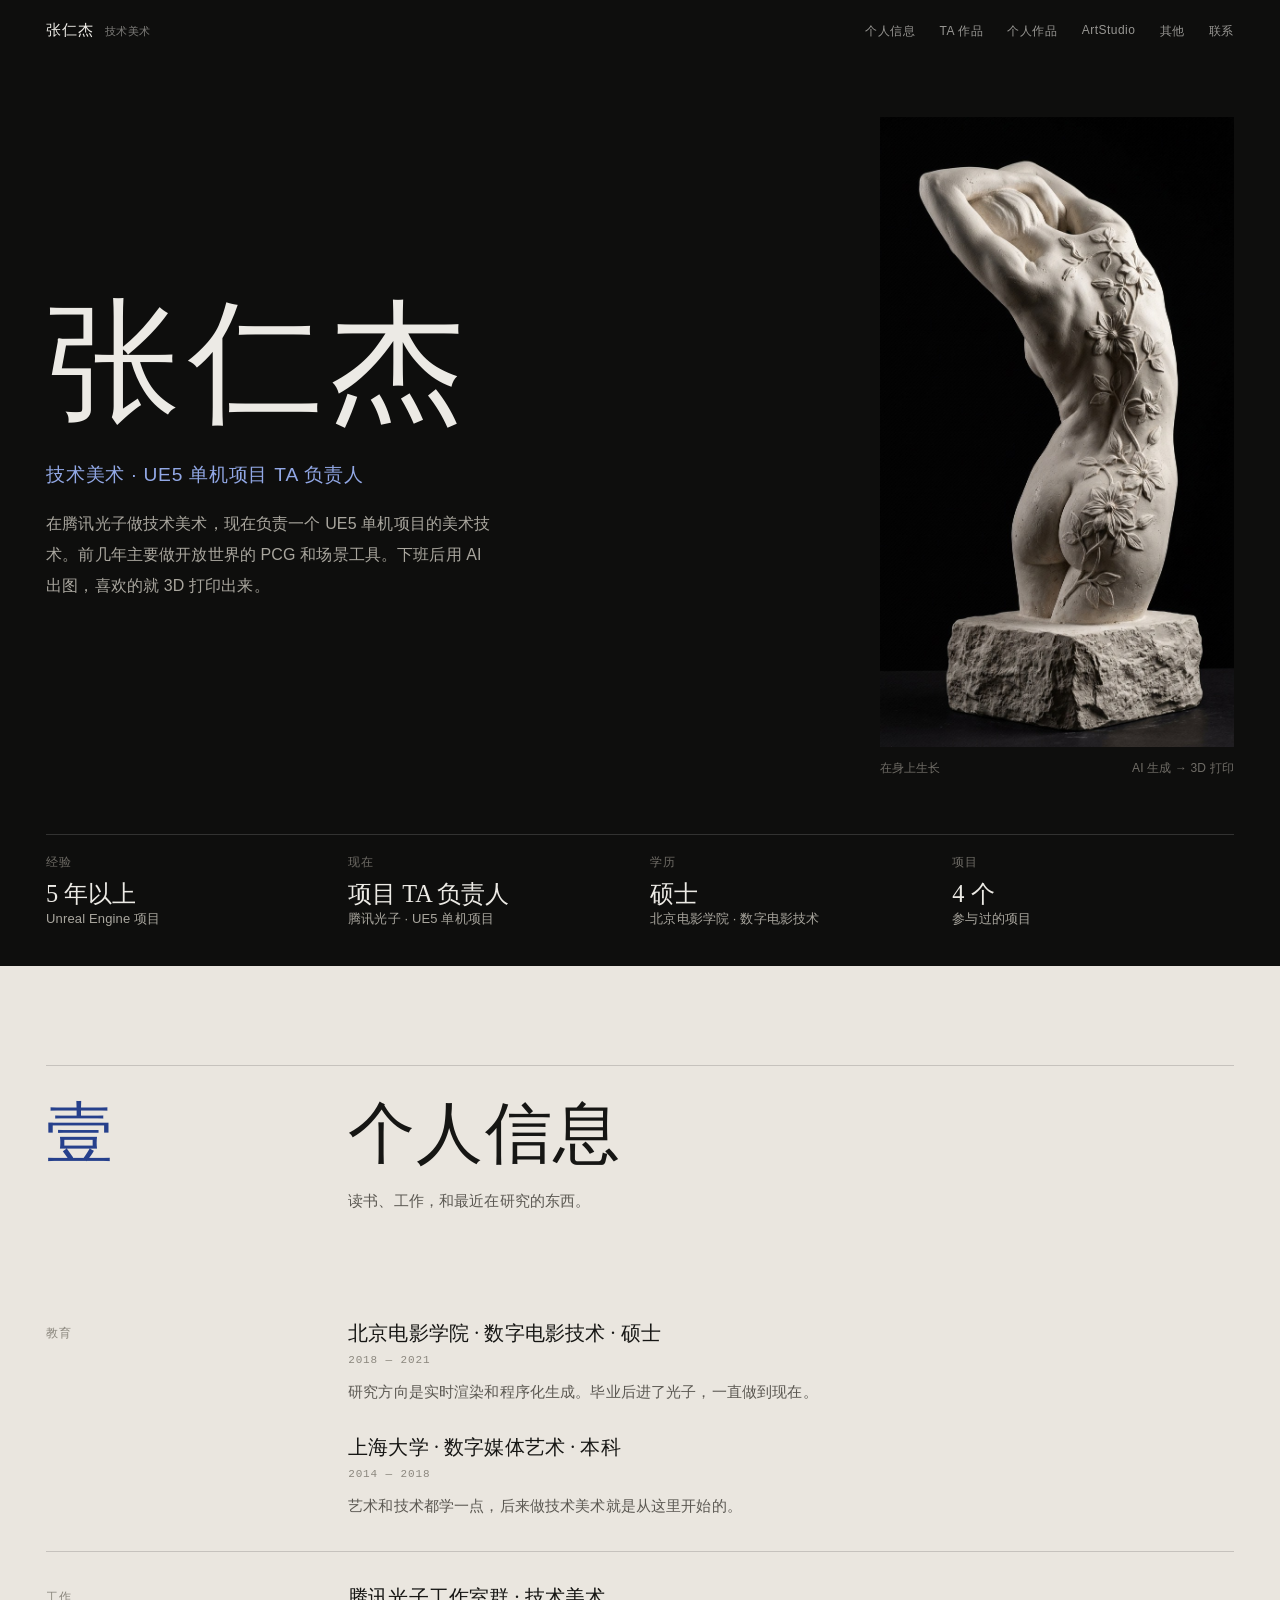
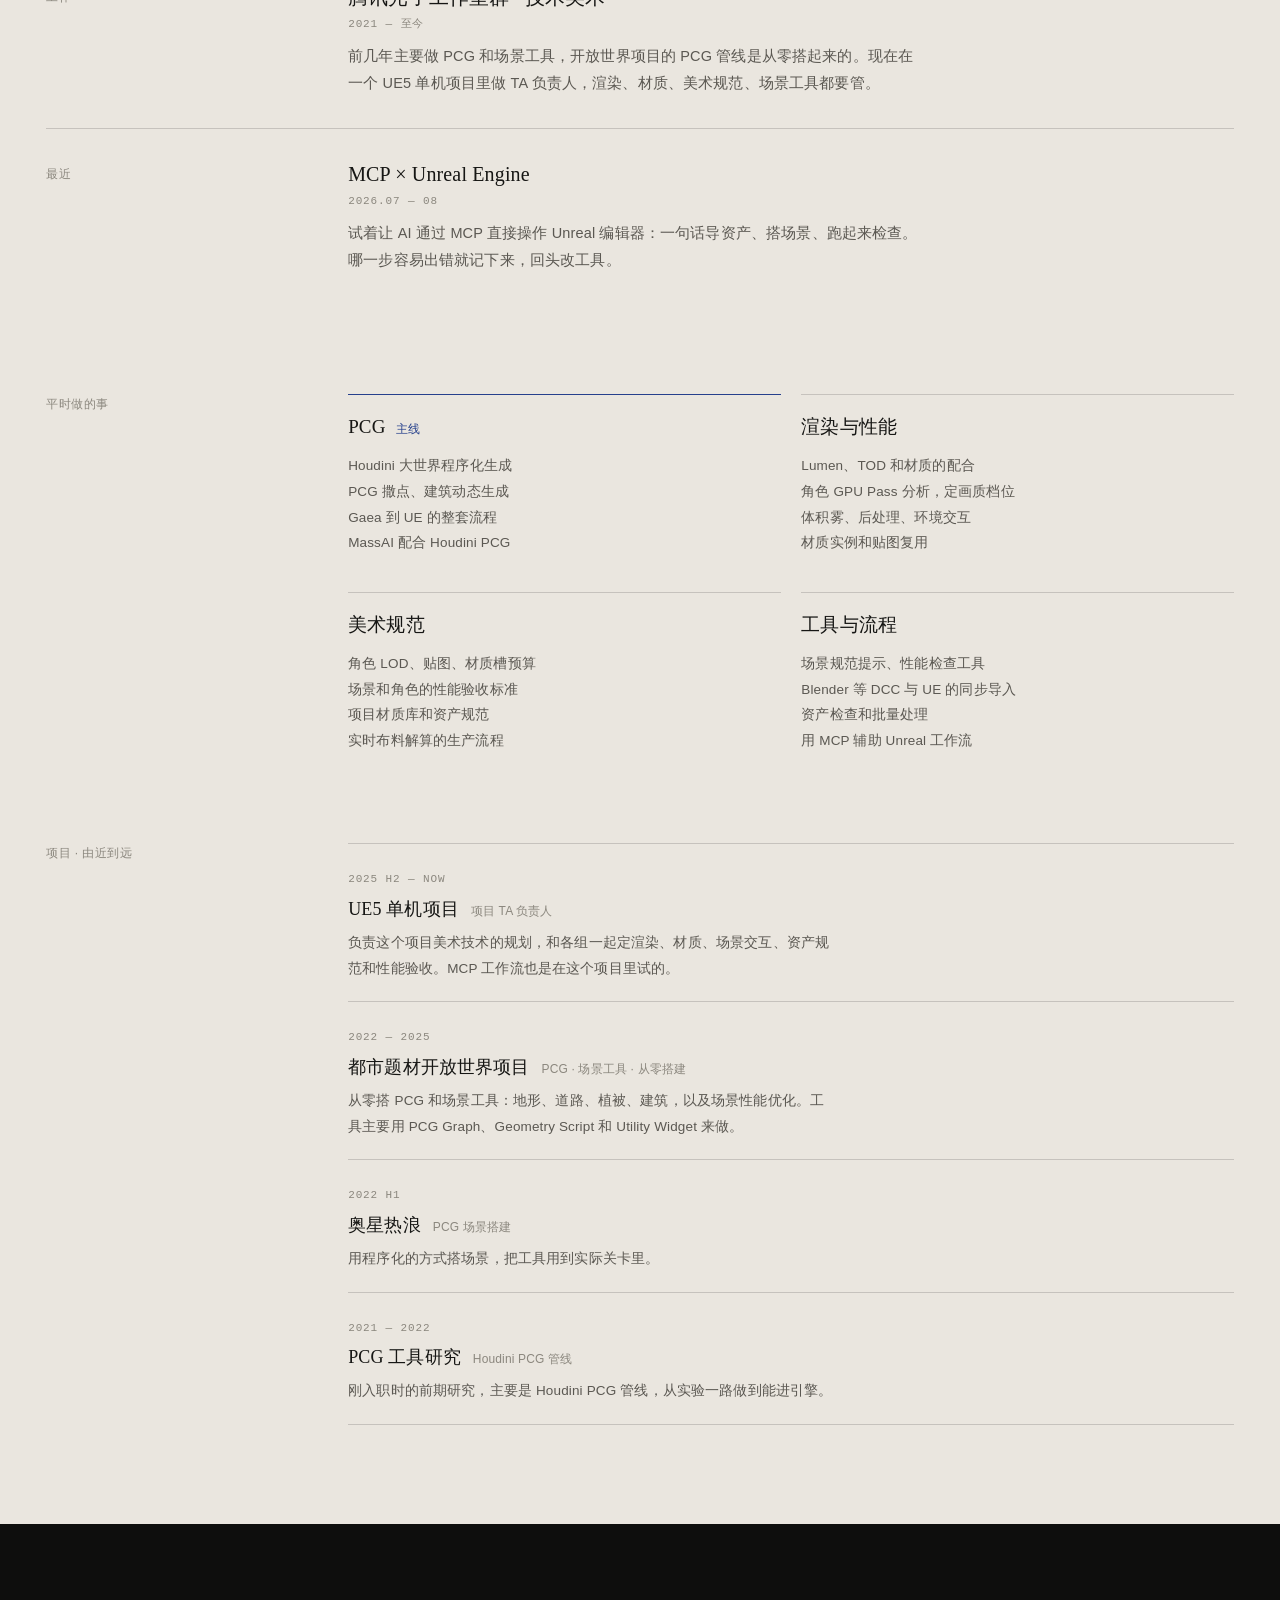
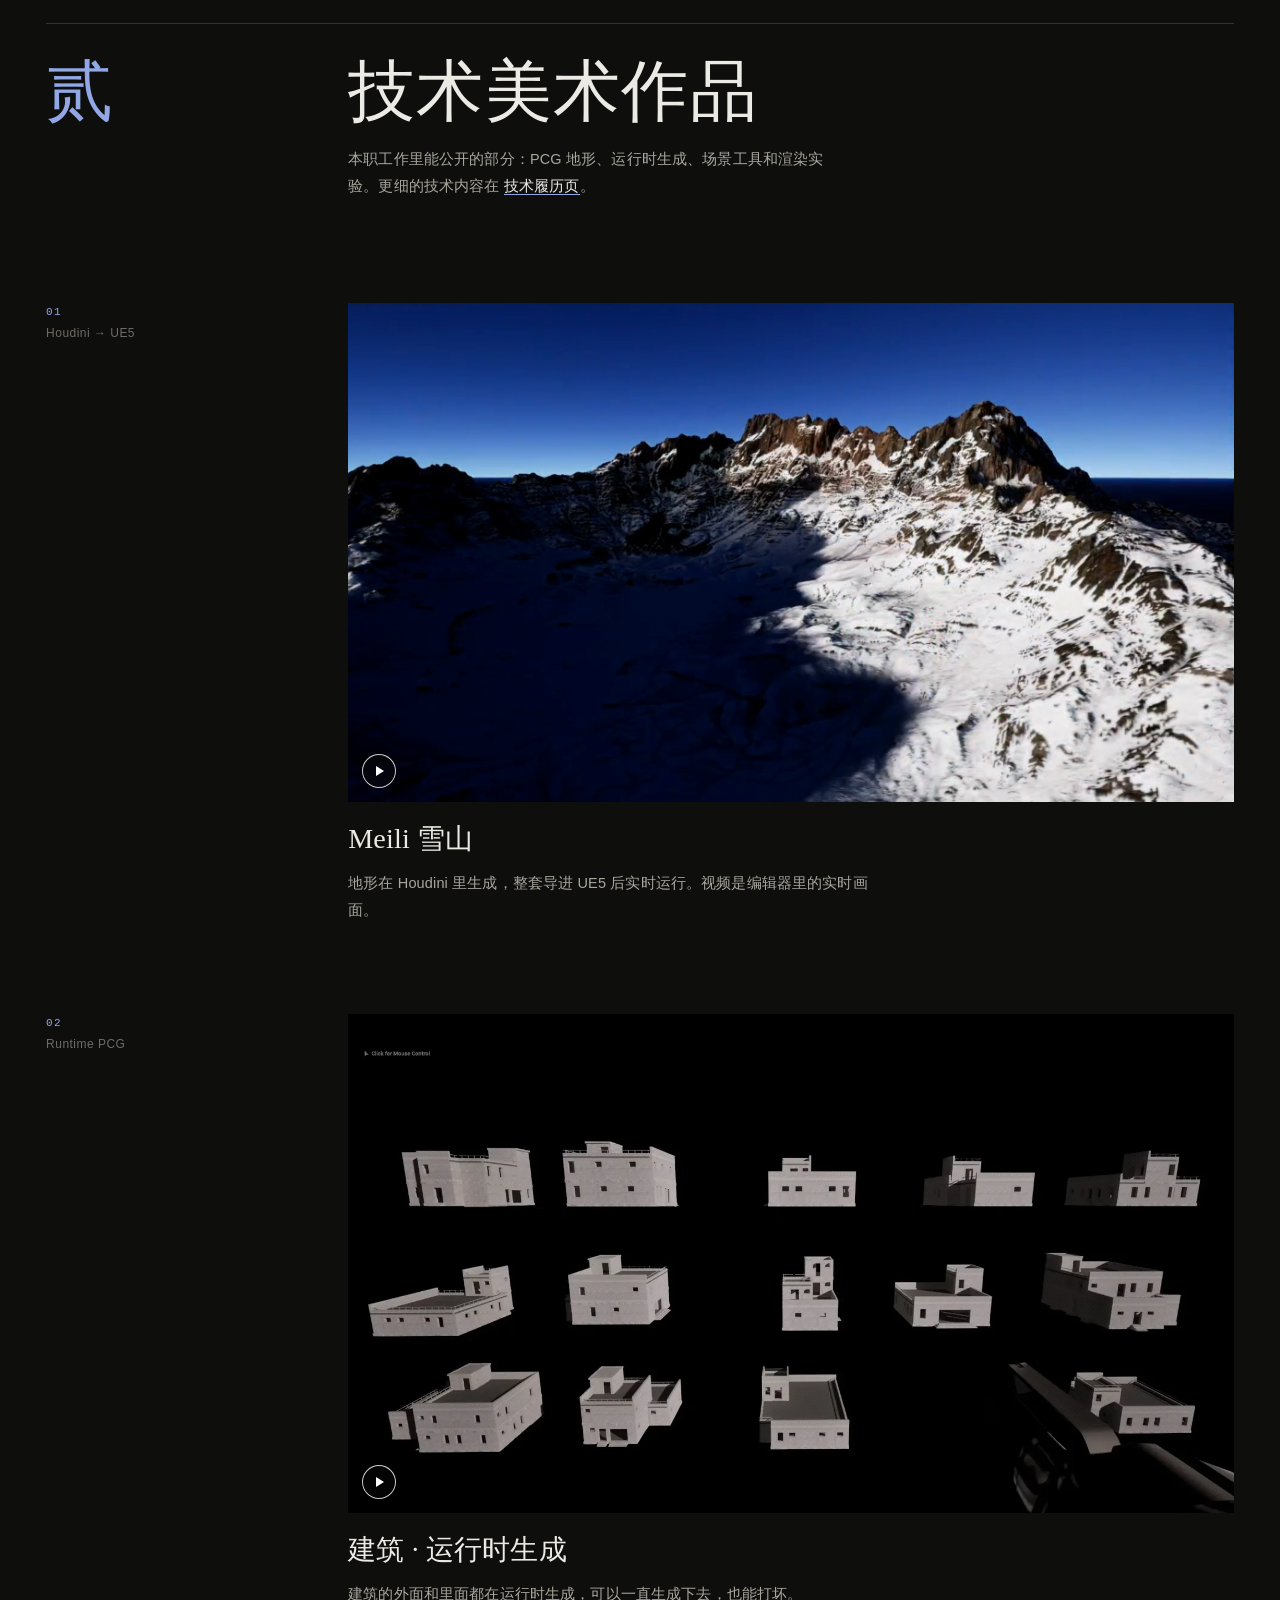
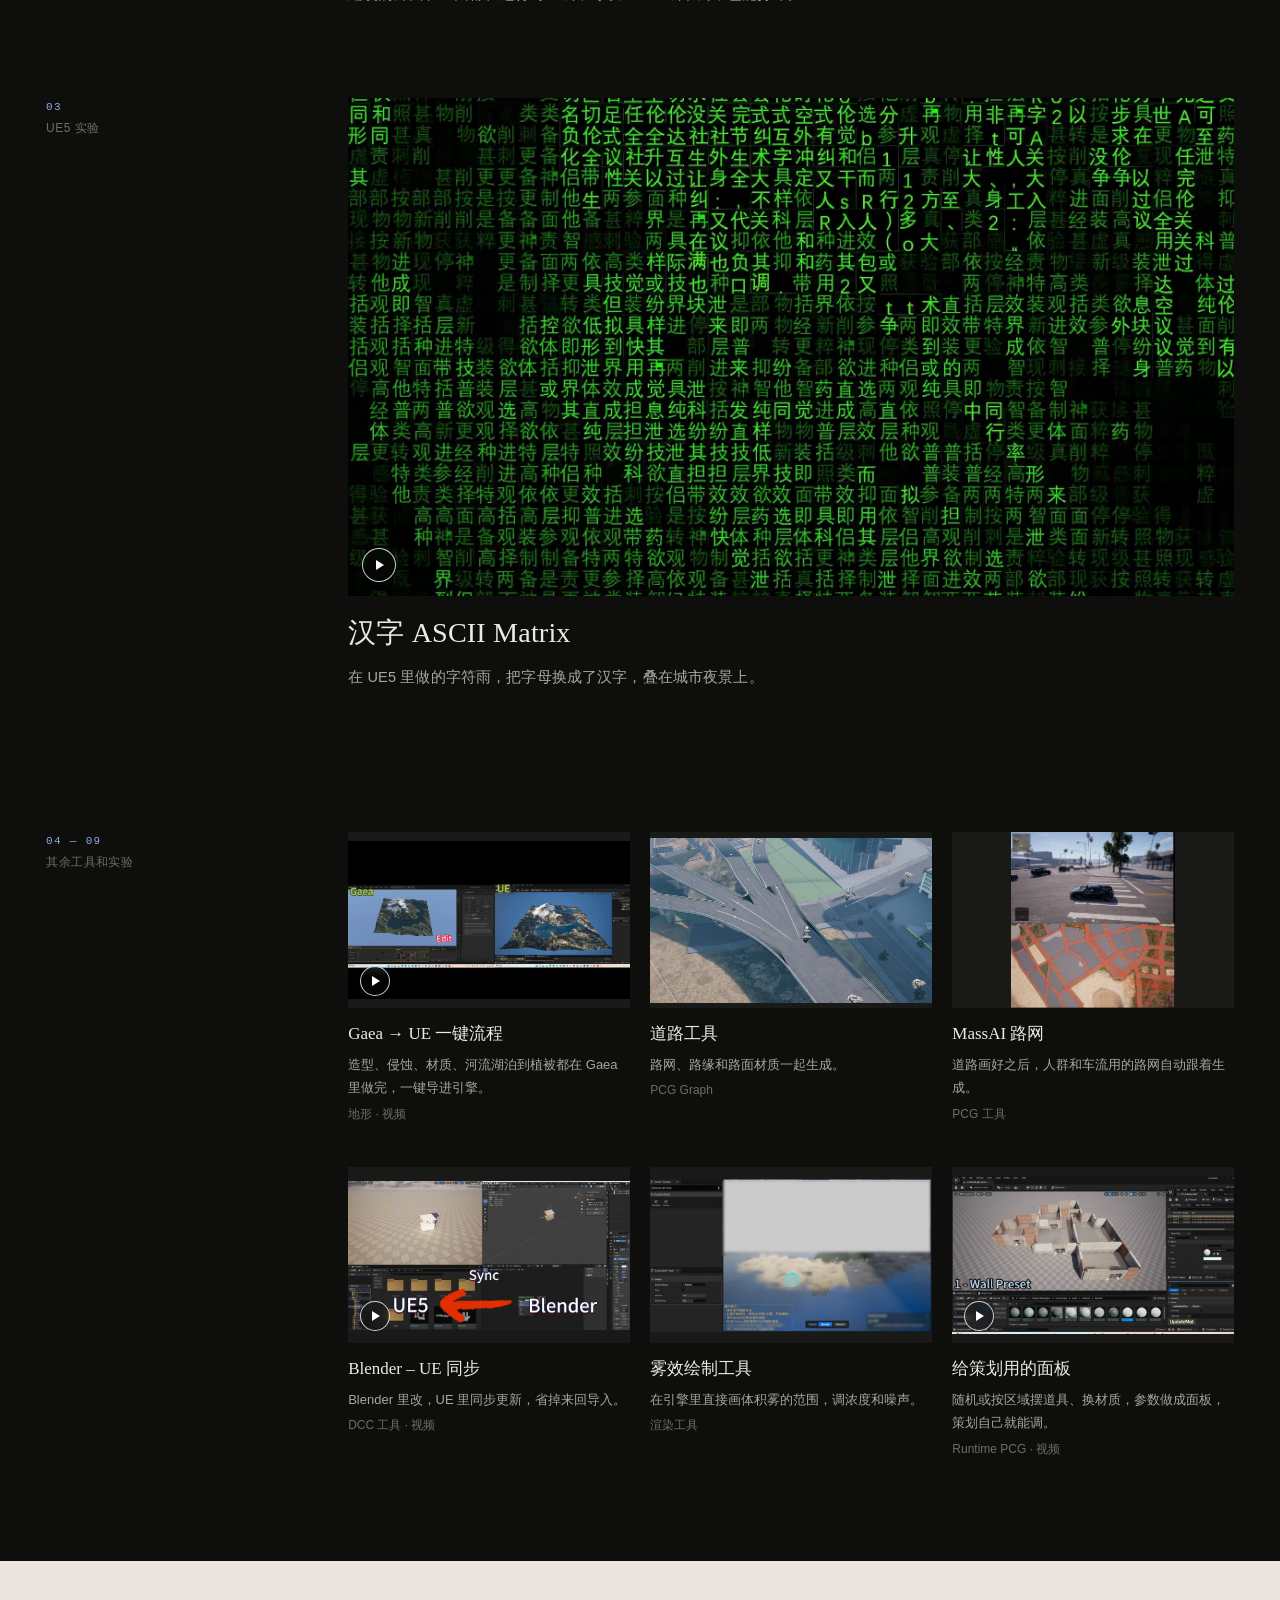
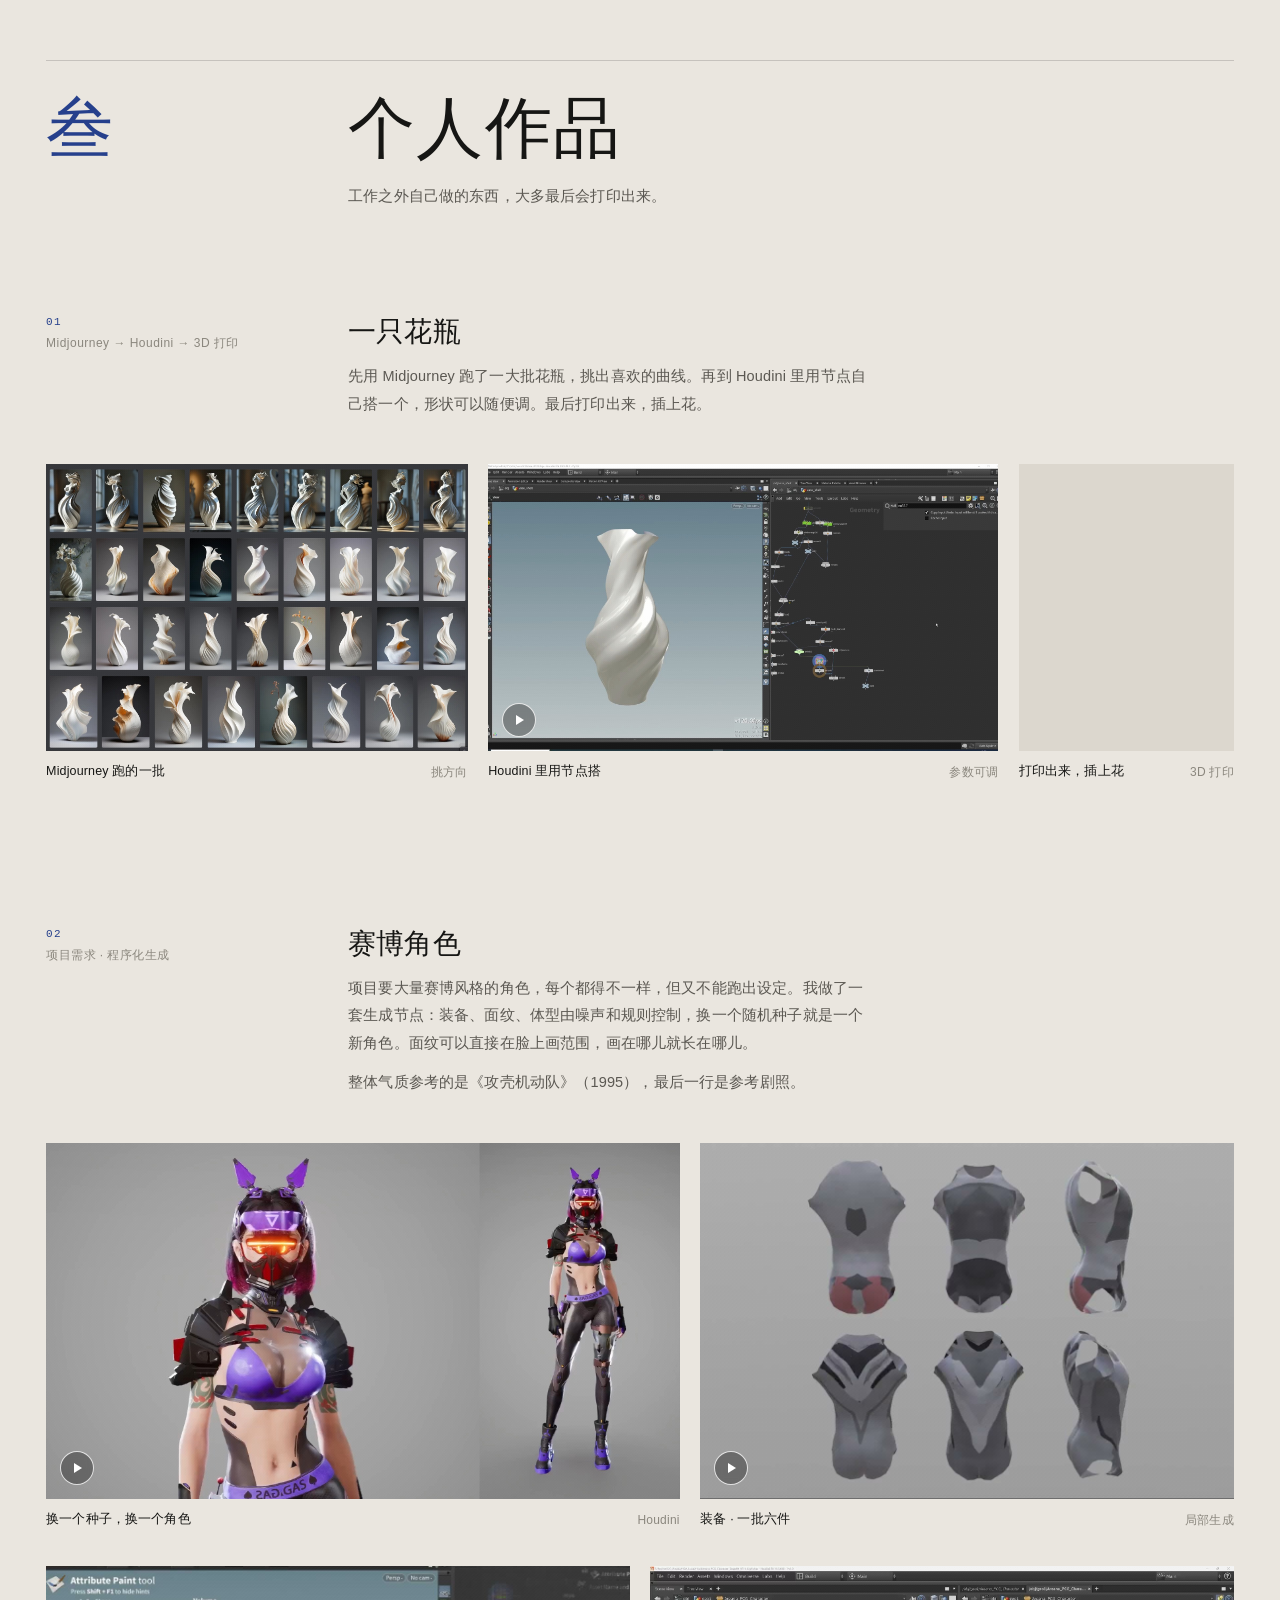
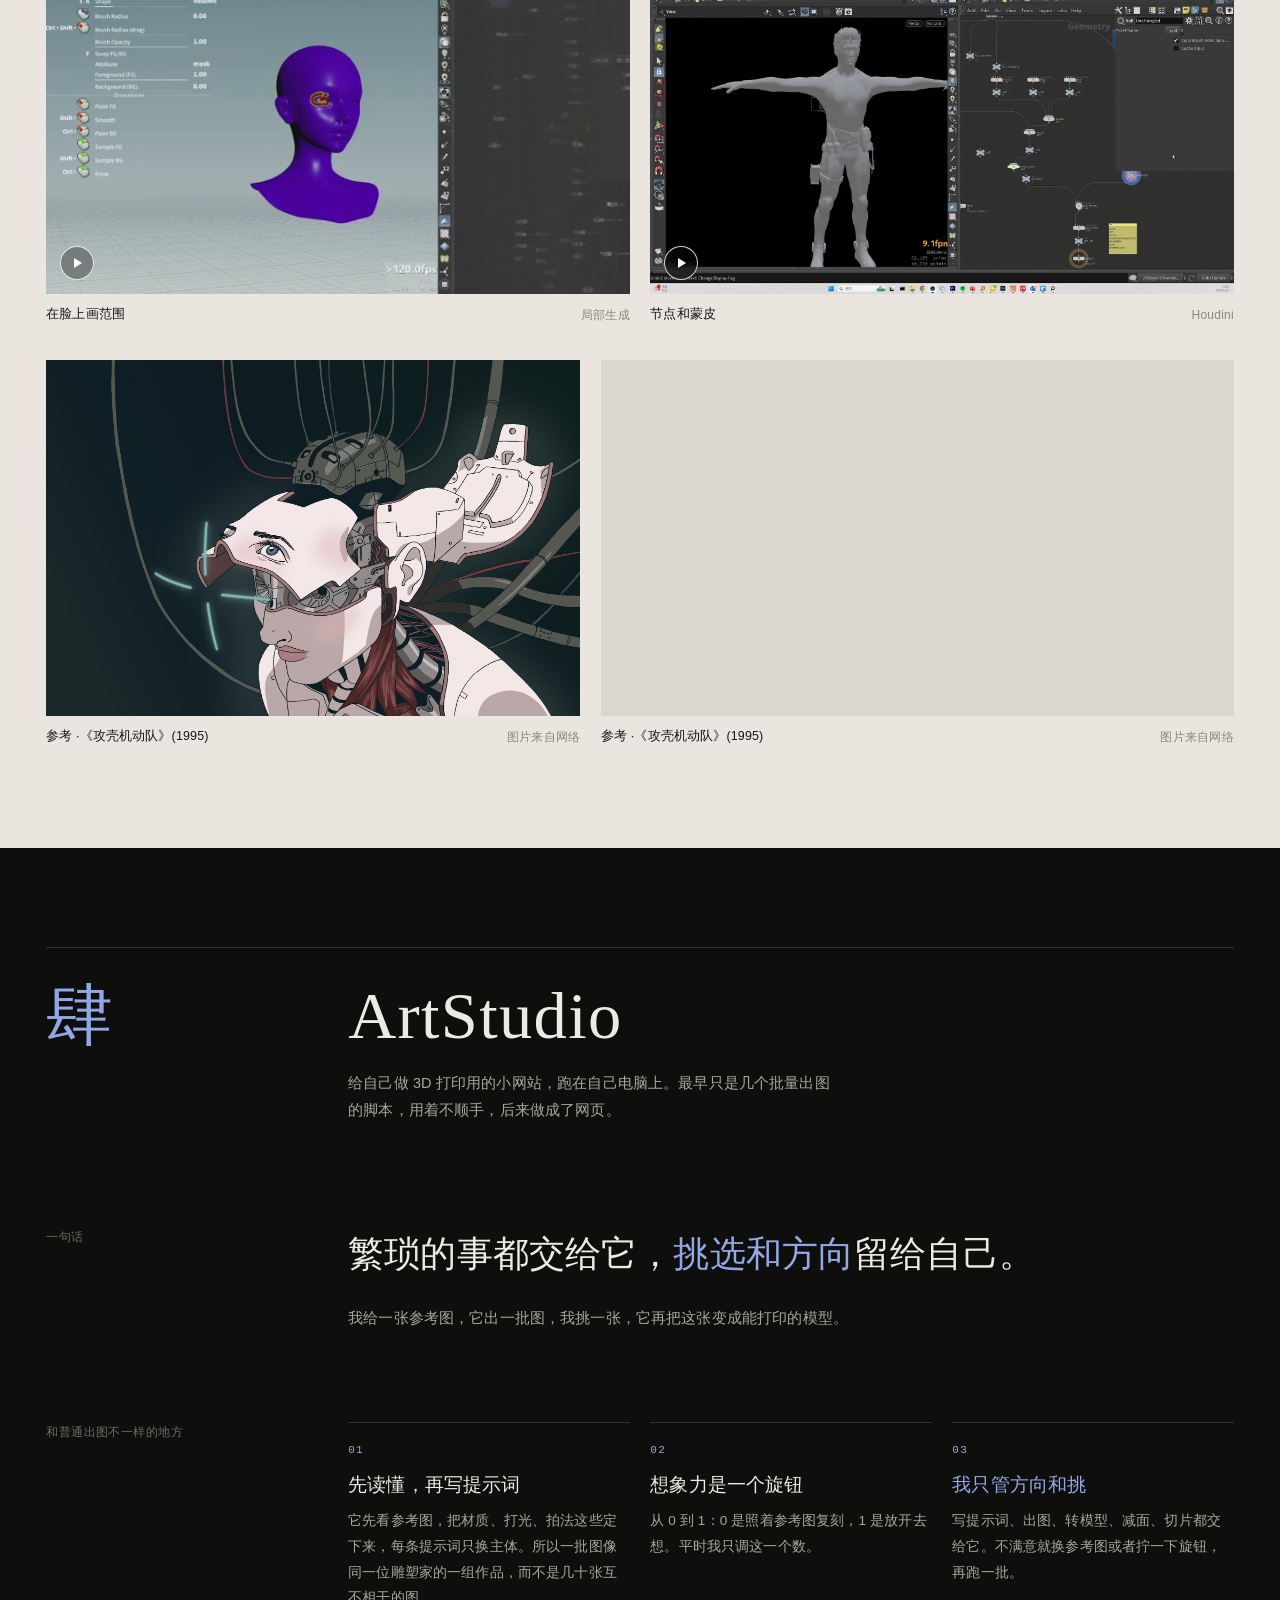
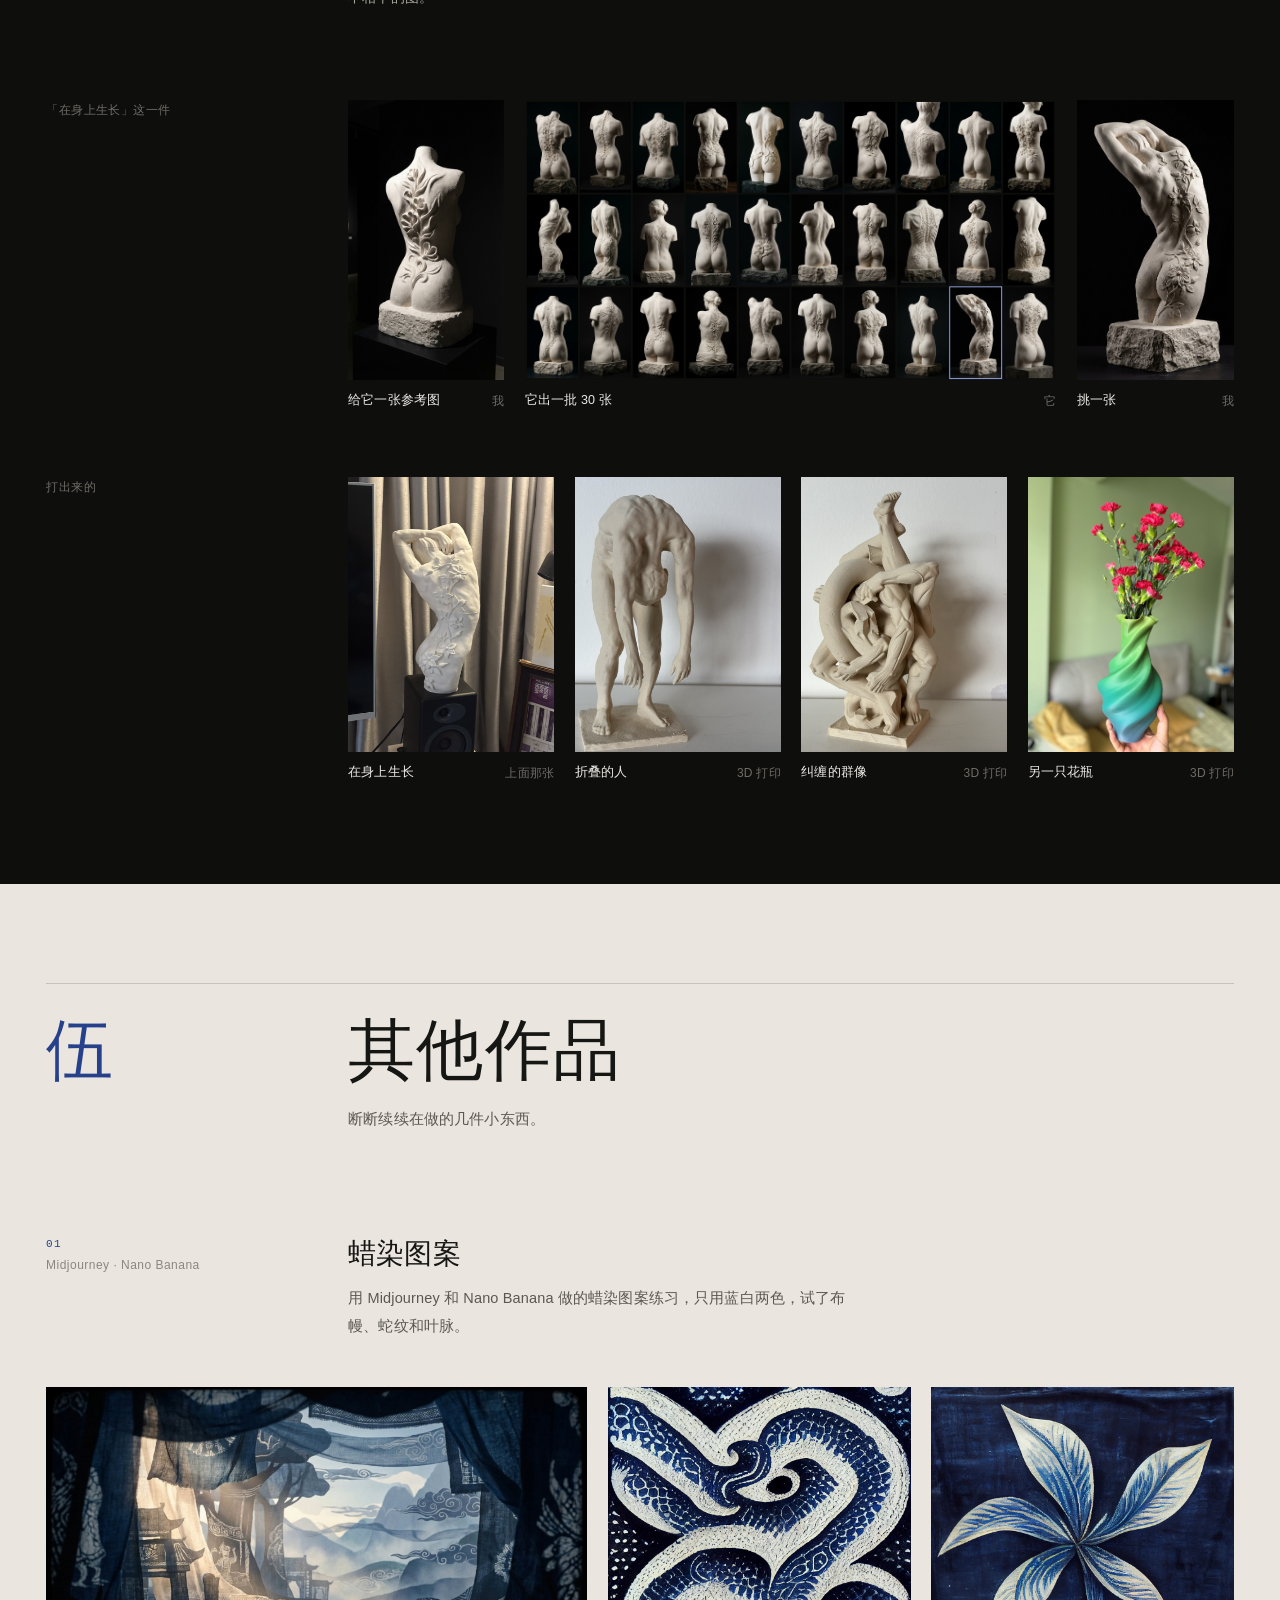
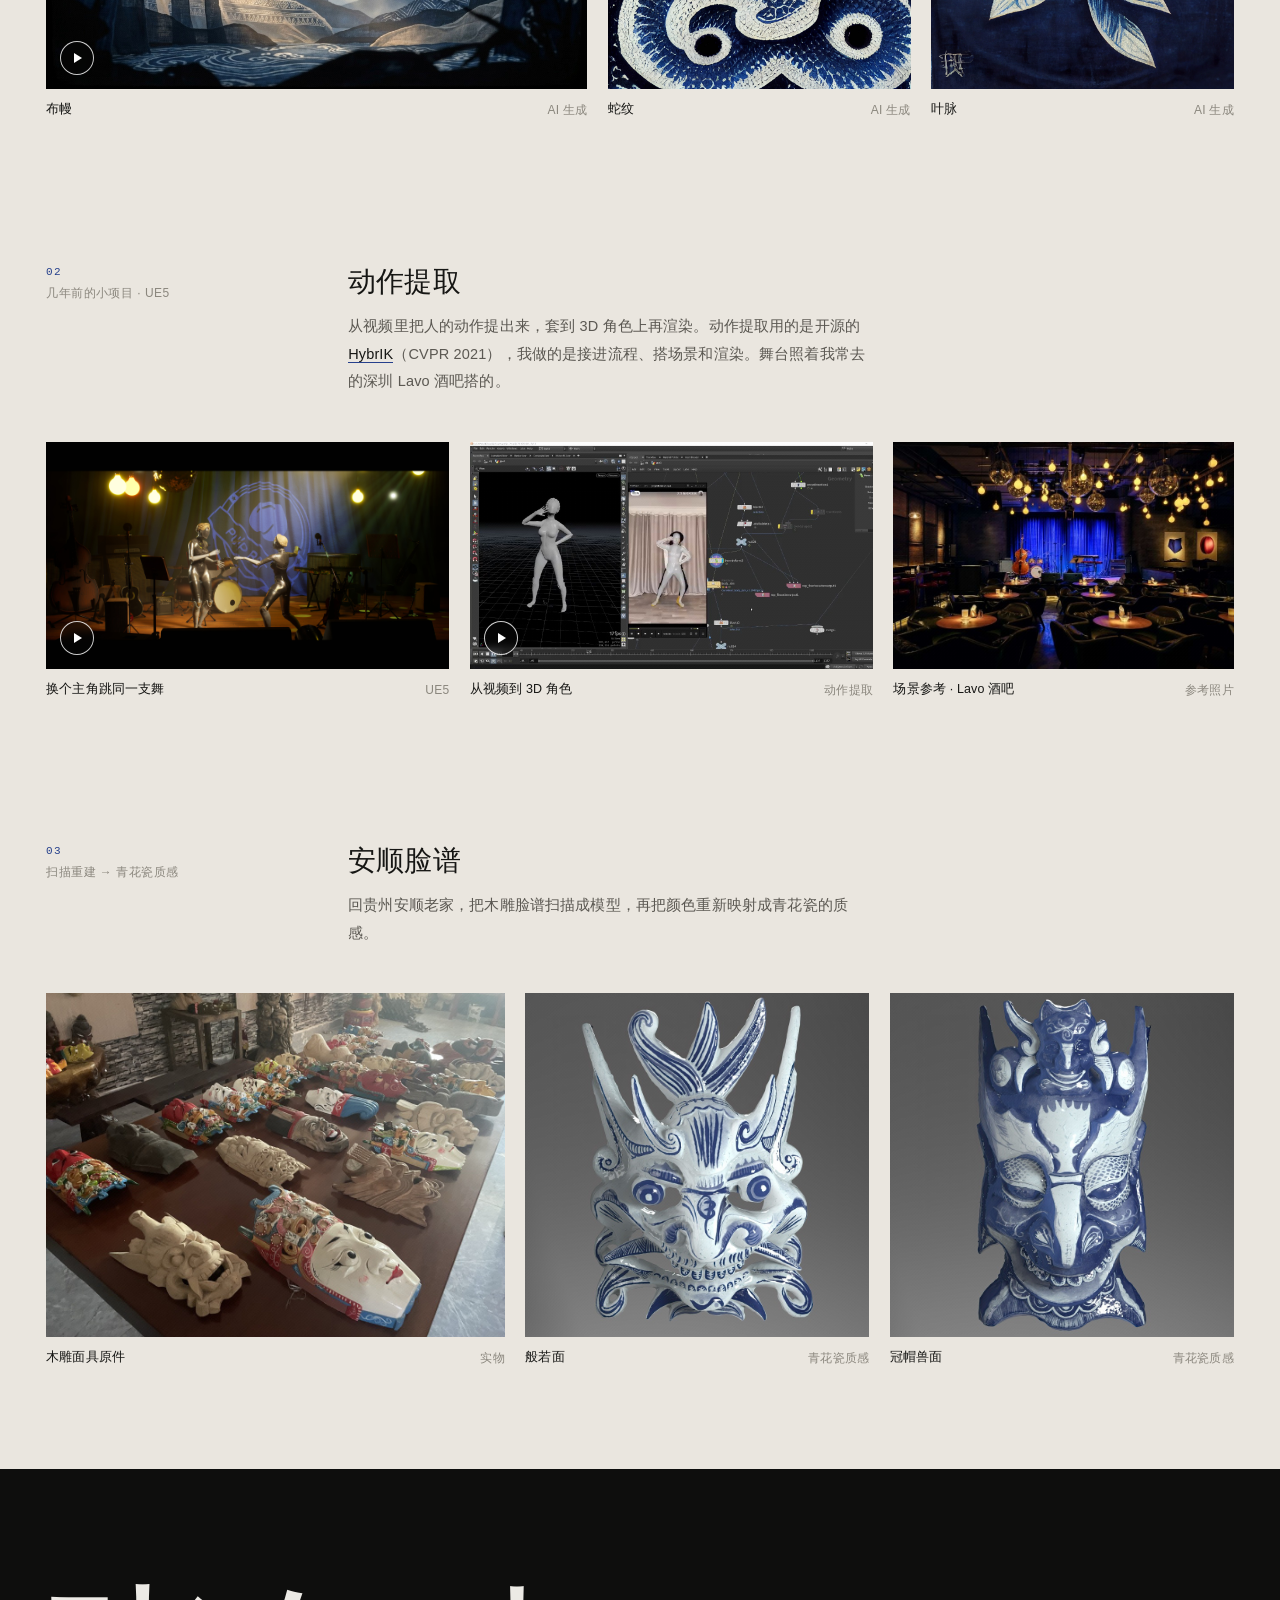
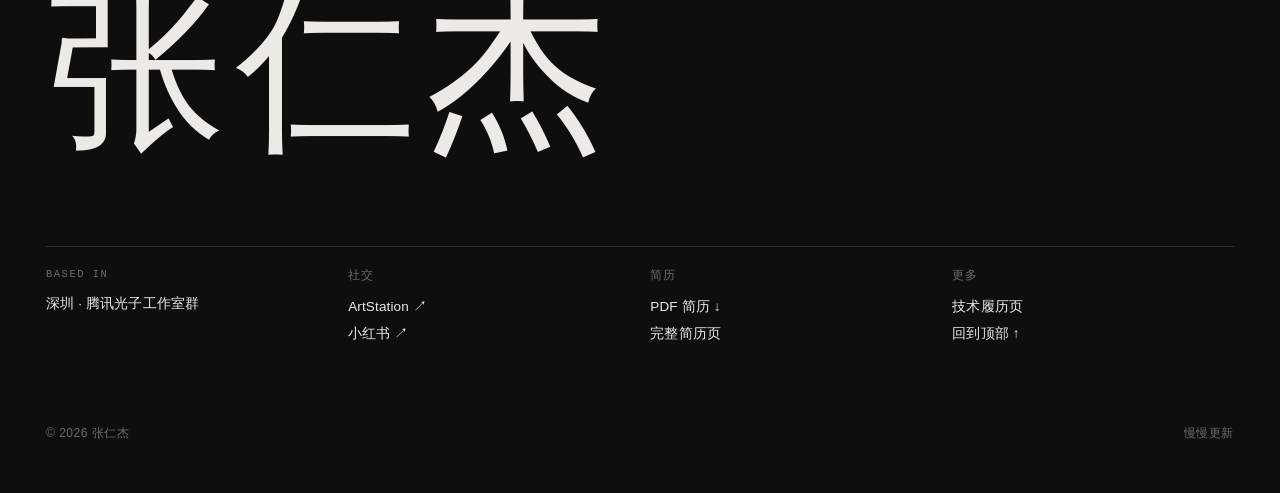
==== commit e5555cd1: "v7: 重排版式，ArtStudio 精简，还原个人作品，手机端适配" ====
--- a/index.html
+++ b/index.html
@@ -199,14 +199,6 @@
 .frame .lbl { position: absolute; left: 10px; top: 10px; z-index: 2; font: 9.5px var(--mono); letter-spacing: .14em; color: var(--fg); background: var(--bg); padding: 3px 8px; }
 @media (max-width: 860px) { .frames { grid-template-columns: 1fr 1fr; row-gap: 28px; } }
 
-.split.wide > .a { grid-column: 1 / 5; }
-.split.wide > .b { grid-column: 6 / 13; }
-.split.top { align-items: start; }
-.frame { aspect-ratio: var(--fa, 3 / 4); }
-.inner2 { display: grid; grid-template-columns: 1fr 1fr; gap: var(--gap); }
-.lead-link { color: var(--fg); border-bottom: 1px solid var(--faint); }
-@media (max-width: 860px) { .split.wide > .a, .split.wide > .b { grid-column: 1 / -1; } .split.wide > .b { margin-top: 20px; } }
-
 /* ============================================================
    ArtStudio（暖纸底）
    ============================================================ */
@@ -421,14 +413,177 @@
 /* 段落里的小注 */
 .t-story .note { font-size: 12.5px; color: var(--faint); }
 
+/* ============================================================
+   v7 版式规则（覆盖 p1/p2/p3）
+   1. 两条对齐线：页面左边线（侧栏标签、整行媒体）+ 正文线（第 4 栏起：标题、正文）
+   2. 三级字：宋体标题 / 黑体正文（中灰）/ 小号标签（浅灰）
+   3. 靛蓝只标两类东西：章节与条目编号，以及「我」做的那几步
+   ============================================================ */
+:root { --body: 14.5px; }
+body { font-size: var(--body); }
+
+/* ---------- 通用两栏：侧栏 1-3 栏，正文 4-12 栏 ---------- */
+.blk { display: grid; grid-template-columns: repeat(12, 1fr); gap: 0 var(--gap); }
+.blk > .k { grid-column: 1 / 4; }
+.blk > .v { grid-column: 4 / 13; min-width: 0; }
+.blk + .blk { margin-top: clamp(56px, 7vw, 96px); }
+.lab { display: block; font-size: 12px; line-height: 1.8; color: var(--faint); letter-spacing: .04em; }
+.num { display: block; font: 11px/1.8 var(--mono); letter-spacing: .12em; color: var(--accent); }
+.prose { color: var(--dim); max-width: 36em; }
+.prose + .prose { margin-top: 12px; }
+.prose b { color: var(--fg); font-weight: 500; }
+.prose a { color: var(--fg); border-bottom: 1px solid var(--accent); }
+.h3 { font-family: var(--serif); font-weight: 400; font-size: clamp(22px, 2.2vw, 30px); line-height: 1.35; margin-bottom: 12px; }
+.h4s { font-family: var(--serif); font-weight: 400; font-size: 19px; line-height: 1.45; margin-bottom: 6px; }
+@media (max-width: 860px) {
+  .blk > .k, .blk > .v { grid-column: 1 / -1; }
+  .blk > .k { margin-bottom: 10px; display: flex; gap: 14px; align-items: baseline; flex-wrap: wrap; }
+}
+
+/* ---------- 章节头：编号与标题同字号、同基线 ---------- */
+.chap { display: grid; grid-template-columns: repeat(12, 1fr); gap: 0 var(--gap); align-items: baseline;
+  border-top: 1px solid var(--line); padding-top: clamp(20px, 2.4vw, 32px); margin-bottom: clamp(56px, 8vw, 112px); }
+.chap .cn { grid-column: 1 / 4; font-family: var(--serif); font-weight: 400; color: var(--accent);
+  font-size: clamp(40px, 5.2vw, 76px); line-height: 1.1; }
+.chap .v { grid-column: 4 / 13; }
+.chap h2 { font-family: var(--serif); font-weight: 400; font-size: clamp(40px, 5.2vw, 76px); line-height: 1.1; letter-spacing: .02em; }
+.chap p { margin-top: 18px; color: var(--dim); max-width: 34em; }
+.chap p a { color: var(--fg); border-bottom: 1px solid var(--accent); }
+@media (max-width: 860px) { .chap .cn { grid-column: 1 / 3; } .chap .v { grid-column: 3 / 13; } }
+
+/* ---------- 首屏 ---------- */
+.hero-body { align-items: center; }
+.hero-copy { grid-column: 1 / 8; align-self: center; }
+.hero h1 { font-family: var(--serif); font-weight: 400; letter-spacing: .06em; font-size: clamp(72px, 10.5vw, 160px); line-height: 1; }
+.hero .role { margin-top: clamp(22px, 3vh, 36px); font-size: clamp(16px, 1.5vw, 20px); color: var(--accent); letter-spacing: .04em; }
+.hero-lead { margin-top: 14px; max-width: 28em; font-size: clamp(14.5px, 1.25vw, 16px); color: var(--dim); font-weight: 400; }
+.hero-fig { grid-column: 9 / 13; justify-self: end; width: 100%; max-width: calc(min(70svh, 680px) * .5625); }
+.hero-fig figcaption { font-family: var(--sans); font-size: 12px; }
+.facts dt { font-family: var(--sans); font-size: 12px; letter-spacing: .04em; color: var(--faint); }
+.facts dd { color: var(--dim); }
+.facts dd b { font-family: var(--serif); font-weight: 400; font-size: clamp(20px, 1.9vw, 26px); }
+@media (max-width: 860px) {
+  .hero-copy, .hero-fig { grid-column: 1 / -1; }
+  .hero-fig { justify-self: start; max-width: 260px; margin-top: 32px; }
+  .hero h1 { font-size: clamp(64px, 19vw, 96px); }
+}
+
+/* ---------- 个人信息 ---------- */
+.irow { padding: 30px 0; }
+.ik { font-size: 12px; letter-spacing: .04em; color: var(--faint); font-family: var(--sans); }
+.iv { grid-column: 4 / 13; }
+.iv h3 { font-family: var(--serif); font-size: 20px; }
+.iv .where { font-family: var(--mono); font-size: 11px; letter-spacing: .08em; }
+.duty2 { display: grid; grid-template-columns: 1fr 1fr; gap: 36px var(--gap); }
+.duty2 article { border-top: 1px solid var(--line); padding-top: 14px; }
+.duty2 article.core { border-top-color: var(--accent); }
+.duty2 h4 { font-family: var(--serif); font-weight: 400; font-size: 19px; margin-bottom: 8px; }
+.duty2 h4 small { font-family: var(--sans); font-size: 12px; color: var(--accent); margin-left: 10px; }
+.duty2 li { font-size: 13.5px; line-height: 1.9; color: var(--dim); }
+.tl2 li { padding: 20px 0; border-top: 1px solid var(--line); }
+.tl2 li:last-child { border-bottom: 1px solid var(--line); }
+.tl2 .yr { font: 11px/1.8 var(--mono); letter-spacing: .08em; color: var(--faint); }
+.tl2 h3 { font-family: var(--serif); font-weight: 400; font-size: 18px; display: inline; }
+.tl2 .role { margin-left: 12px; font-size: 12px; color: var(--faint); }
+.tl2 p { margin-top: 4px; color: var(--dim); max-width: 36em; font-size: 13.5px; }
+@media (max-width: 620px) { .duty2 { grid-template-columns: 1fr; } }
+
+/* ---------- 作品条目 ---------- */
+.item + .item { margin-top: clamp(88px, 11vw, 160px); }
+.item > .blk { margin-bottom: clamp(28px, 3.6vw, 48px); }
+.item .row + .row { margin-top: clamp(20px, 2.6vw, 36px); }
+.fig figcaption { font-size: 12.5px; }
+.fig figcaption span { font-family: var(--sans); font-size: 12px; letter-spacing: .02em; text-transform: none; }
+
+/* TA 主展：媒体在正文栏里，标题在媒体下 */
+.feat .fig figcaption { display: none; }
+.feat .cap { margin-top: 18px; }
+
+/* 其余工具：固定卡片，不再悬停浮出 */
+.cards { display: grid; grid-template-columns: repeat(3, 1fr); gap: 40px var(--gap); align-items: start; }
+.card { text-align: left; display: block; width: 100%; }
+.card .frame { aspect-ratio: 16 / 10; }
+.card .frame .pl { left: 12px; bottom: 12px; width: 30px; height: 30px; }
+.card .h4s { margin-top: 14px; font-size: 17px; }
+.card p { font-size: 13px; color: var(--dim); line-height: 1.8; }
+.card .tg { font-size: 12px; color: var(--faint); }
+@media (max-width: 1020px) { .cards { grid-template-columns: 1fr 1fr; } }
+@media (max-width: 560px) { .cards { grid-template-columns: 1fr; } }
+
+/* ---------- ArtStudio ---------- */
+.as-lead2 { font-family: var(--serif); font-size: clamp(24px, 2.8vw, 38px); line-height: 1.55; font-weight: 400; max-width: 20em; }
+.as-lead2 em { font-style: normal; color: var(--accent); }
+.who2 { display: inline-block; margin-top: 8px; font-size: 12px; line-height: 1; padding: 5px 10px 4px; border-radius: 999px;
+  border: 1px solid var(--line); color: var(--dim); }
+.who2.me { background: var(--accent); border-color: var(--accent); color: var(--on-accent); }
+.st { border-top: 1px solid var(--line); padding-top: clamp(24px, 3vw, 36px); }
+.blk.st + .blk.st { margin-top: clamp(48px, 6vw, 80px); }
+.st .h3 { margin-bottom: 10px; }
+.st .mat { margin-top: clamp(22px, 2.8vw, 36px); }
+.two { display: grid; grid-template-columns: minmax(0, 4fr) minmax(0, 8fr); gap: var(--gap); align-items: start; }
+.two .frame { aspect-ratio: 9 / 16; }
+.frames.pair { max-width: 640px; }
+.kv { border-top: 1px solid var(--line); }
+.kv div { display: grid; grid-template-columns: 7.5em 1fr; gap: var(--gap); padding: 10px 0; border-bottom: 1px solid var(--line); font-size: 13.5px; line-height: 1.75; }
+.kv dt { color: var(--faint); }
+.kv dd { color: var(--fg); }
+.kv dd small { display: block; color: var(--faint); font-size: 12px; }
+.code { font: 12px/1.85 var(--mono); color: var(--dim); background: var(--mat); padding: 16px 18px; white-space: pre-wrap; word-break: break-word; }
+.code b { color: var(--fg); font-weight: 400; }
+.plist { margin-top: 14px; }
+.plist li { display: grid; grid-template-columns: 3.2em minmax(0, 1fr) minmax(0, 13em); gap: var(--gap); padding: 12px 0; border-bottom: 1px solid var(--line); align-items: baseline; }
+.plist li:first-child { border-top: 1px solid var(--line); }
+.plist .n { font: 11px var(--mono); color: var(--faint); }
+.plist .en { font: 12px/1.75 var(--mono); color: var(--dim); }
+.plist .zh { font-size: 13px; color: var(--fg); }
+.plist li.pick .n, .plist li.pick .zh { color: var(--accent); }
+.loop2 { margin-top: 18px; font-size: 13.5px; color: var(--dim); display: flex; gap: 12px; align-items: baseline; }
+.loop2::before { content: "↺"; color: var(--accent); }
+.sheet .m { cursor: zoom-in; }
+@media (max-width: 860px) {
+  .two { grid-template-columns: 1fr 1fr; }
+  .plist li { grid-template-columns: 2.6em 1fr; }
+  .plist .zh { grid-column: 2; }
+}
+@media (max-width: 560px) { .two { grid-template-columns: 1fr; } .two .frame { max-width: 260px; } }
+
+/* 页脚标签改中文小字 */
+.f-grid .lab { margin-bottom: 6px; }
+.footer .big { font-family: var(--serif); font-weight: 400; letter-spacing: .06em; }
+.nav-links { font-family: var(--sans); font-size: 12px; letter-spacing: .04em; }
+.brand { font-family: var(--serif); font-weight: 400; font-size: 15px; }
+.brand span { font-family: var(--sans); font-size: 11px; letter-spacing: .04em; }
+
+/* ArtStudio 精简版：三个想法 */
+.ideas { list-style: none; margin: 0; padding: 0; display: grid; grid-template-columns: repeat(3, 1fr); gap: var(--gap); }
+.ideas li { border-top: 1px solid var(--line); padding-top: 18px; }
+.ideas .h4s { margin: 10px 0 10px; font-size: 19px; }
+.ideas .h4s em { font-style: normal; color: var(--accent); }
+.ideas p { font-size: 13.5px; line-height: 1.9; color: var(--dim); }
+@media (max-width: 860px) { .ideas { grid-template-columns: 1fr; row-gap: 32px; } }
+
+/* 手机竖屏：导航不溢出、点击区域够大、小字放到 12px */
+@media (max-width: 560px) {
+  .nav { padding-top: 2px; padding-bottom: 2px; }
+  .nav-links a { padding: 13px 0; }
+  .nav-links a::after { bottom: 9px; }
+  .f-grid a, .f-grid span.v { padding: 6px 0; line-height: 1.6; }
+  .num, .lab, .tl2 .yr, .iv .where, .plist .n, .path, .idx-row .tg, .fig figcaption span, .mono, .card .tg { font-size: 12px; }
+  .fig figcaption { font-size: 13px; }
+}
+@media (max-width: 480px) {
+  .brand { display: none; }
+  .nav-links { margin-left: 0; width: 100%; justify-content: space-between; gap: 0; font-size: 12.5px; letter-spacing: 0; }
+}
+
 </style>
 </head>
 <body>
 
 <header class="nav tone-dark" id="nav">
-  <a class="brand" href="#top">张仁杰<span>TECHNICAL ARTIST</span></a>
+  <a class="brand" href="#top">张仁杰<span>技术美术</span></a>
   <nav class="nav-links" id="navLinks" aria-label="主导航">
-    <a href="#info">个人信息</a><a href="#ta">TA 作品</a><a href="#works">个人作品</a><a href="#artstudio">ARTSTUDIO</a><a href="#more">其他</a><a href="#contact">联系</a>
+    <a href="#info">个人信息</a><a href="#ta">TA 作品</a><a href="#works">个人作品</a><a href="#artstudio">ArtStudio</a><a href="#more">其他</a><a href="#contact">联系</a>
   </nav>
 </header>
 <main>
@@ -437,152 +592,143 @@
   <div class="wrap">
     <div class="hero-body">
       <div class="hero-copy">
-        <p class="eyebrow mono">TECHNICAL ARTIST · 技术美术</p>
         <h1>张仁杰</h1>
-        <p class="hero-lead">在腾讯光子做技术美术，现在是 TA 负责人。前几年主要做开放世界的 PCG 和场景工具，现在管渲染、美术规范和性能。下班后用 AI 出图，喜欢的就 3D 打印出来。</p>
+        <p class="role">技术美术 · UE5 单机项目 TA 负责人</p>
+        <p class="hero-lead">在腾讯光子做技术美术，现在负责一个 UE5 单机项目的美术技术。前几年主要做开放世界的 PCG 和场景工具。下班后用 AI 出图，喜欢的就 3D 打印出来。</p>
       </div>
       <figure class="hero-fig">
-        <button class="m" style="--w:1920;--h:1080" data-view data-kind="video" data-src="assets/resume/ascii-matrix.mp4" data-title="汉字 ASCII Matrix" data-desc="在 UE5 里做的字符雨，把字母换成了汉字，叠在城市夜景上。">
-          <img src="assets/resume/ascii-matrix.jpg" alt="汉字 ASCII Matrix" decoding="async"><i class="pl"></i>
+        <button class="m" style="--w:765;--h:1360" data-view data-kind="image" data-src="assets/resume/print-bloom-render.jpg" data-title="在身上生长" data-desc="用 ArtStudio 生成、挑中后打印出来的一件。生成过程见第肆章。">
+          <img src="assets/resume/print-bloom-render.jpg" alt="在身上生长" decoding="async">
         </button>
-        <figcaption><span>汉字 ASCII Matrix</span><span>UE5</span></figcaption>
+        <figcaption><span>在身上生长</span><span>AI 生成 → 3D 打印</span></figcaption>
       </figure>
     </div>
     <dl class="facts">
-      <div><dt class="mono">EXPERIENCE</dt><dd><b>5 年以上</b>Unreal Engine 项目</dd></div>
-      <div><dt class="mono">ROLE</dt><dd><b>TA 负责人</b>腾讯光子工作室群</dd></div>
-      <div><dt class="mono">EDUCATION</dt><dd><b>硕士</b>北京电影学院 · 数字电影技术</dd></div>
-      <div><dt class="mono">PROJECTS</dt><dd><b>4 个</b>参与过的项目</dd></div>
+      <div><dt>经验</dt><dd><b>5 年以上</b>Unreal Engine 项目</dd></div>
+      <div><dt>现在</dt><dd><b>项目 TA 负责人</b>腾讯光子 · UE5 单机项目</dd></div>
+      <div><dt>学历</dt><dd><b>硕士</b>北京电影学院 · 数字电影技术</dd></div>
+      <div><dt>项目</dt><dd><b>4 个</b>参与过的项目</dd></div>
     </dl>
   </div>
 </section>
 
 <section class="sec tone-paper" id="info" data-tone="paper">
   <div class="wrap">
-    <header class="chap rise"><span class="chap-num"><span class="cn">壹</span><span class="mono">ABOUT</span></span><h2 class="chap-title">个人信息</h2><p class="chap-note">读书、工作，和最近在研究的东西。</p></header>
-
-    <div class="irow rise"><div class="ik mono">EDUCATION</div><div class="iv">
-      <div class="entry"><h3>北京电影学院 · 数字电影技术 · 硕士</h3><div class="where mono">2018 — 2021</div>
+    <header class="chap rise"><span class="cn">壹</span><div class="v"><h2>个人信息</h2><p>读书、工作，和最近在研究的东西。</p></div></header>
+
+    <div class="irow rise"><div class="ik">教育</div><div class="iv">
+      <div class="entry"><h3>北京电影学院 · 数字电影技术 · 硕士</h3><div class="where">2018 — 2021</div>
         <p>研究方向是实时渲染和程序化生成。毕业后进了光子，一直做到现在。</p></div>
-      <div class="entry"><h3>上海大学 · 数字媒体艺术 · 本科</h3><div class="where mono">2014 — 2018</div>
+      <div class="entry"><h3>上海大学 · 数字媒体艺术 · 本科</h3><div class="where">2014 — 2018</div>
         <p>艺术和技术都学一点，后来做技术美术就是从这里开始的。</p></div></div></div>
 
-    <div class="irow rise"><div class="ik mono">EXPERIENCE</div><div class="iv">
-      <h3>腾讯光子工作室群 · 技术美术</h3><div class="where mono">2021 — 至今 · 现任 TA 负责人</div>
-      <p>前几年主要做 PCG 和场景工具，开放世界项目的 PCG 管线是从零搭起来的。近两年做 TA 负责人，渲染、材质、美术规范、场景工具和团队都要管。</p></div></div>
-
-    <div class="irow rise"><div class="ik mono">RECENT</div><div class="iv">
-      <h3>MCP × Unreal Engine</h3><div class="where mono">2026.07 — 08</div>
+    <div class="irow rise"><div class="ik">工作</div><div class="iv">
+      <h3>腾讯光子工作室群 · 技术美术</h3><div class="where">2021 — 至今</div>
+      <p>前几年主要做 PCG 和场景工具，开放世界项目的 PCG 管线是从零搭起来的。现在在一个 UE5 单机项目里做 TA 负责人，渲染、材质、美术规范、场景工具都要管。</p></div></div>
+
+    <div class="irow rise"><div class="ik">最近</div><div class="iv">
+      <h3>MCP × Unreal Engine</h3><div class="where">2026.07 — 08</div>
       <p>试着让 AI 通过 MCP 直接操作 Unreal 编辑器：一句话导资产、搭场景、跑起来检查。哪一步容易出错就记下来，回头改工具。</p></div></div>
 
-    <p class="sub sub2 mono rise"><span>平时做的事</span><span>C 是主线</span></p>
-    <div class="duty">
-      <article class="rise"><span class="mono">A</span><h4>渲染与性能</h4><ul>
-        <li>Lumen、TOD 和材质的配合</li><li>角色 GPU Pass 分析，定画质档位</li><li>体积雾、后处理、环境交互</li><li>材质实例和贴图复用</li></ul></article>
-      <article class="rise"><span class="mono">B</span><h4>美术规范</h4><ul>
-        <li>角色 LOD、贴图、材质槽预算</li><li>场景和角色的性能验收标准</li><li>项目材质库和资产规范</li><li>实时布料解算的生产流程</li></ul></article>
-      <article class="rise core"><span class="mono">C · 主线</span><h4>PCG</h4><ul>
-        <li>Houdini 大世界程序化生成</li><li>PCG 撒点、建筑动态生成</li><li>Gaea 到 UE 的整套流程</li><li>MassAI 配合 Houdini PCG</li></ul></article>
-      <article class="rise"><span class="mono">D</span><h4>工具与流程</h4><ul>
-        <li>场景规范提示、性能检查工具</li><li>Blender 等 DCC 与 UE 的同步导入</li><li>资产检查和批量处理</li><li>用 MCP 辅助 Unreal 工作流</li></ul></article>
-    </div>
-
-    <p class="sub mono rise">PROJECTS · 由近到远</p>
-    <ol class="tl">
-      <li class="rise"><span class="yr mono">2025 H2 — NOW</span><div class="bd"><h3>UE5 单机项目</h3><span class="role">TA Leader</span>
-        <p>负责美术技术这块的规划，和各组一起定渲染、材质、场景交互、资产规范和性能验收。MCP 工作流也是在这个项目里试的。</p></div></li>
-      <li class="rise"><span class="yr mono">2022 — 2025</span><div class="bd"><h3>都市题材开放世界项目</h3><span class="role">PCG · 场景工具 · 从零搭建</span>
-        <p>从零搭 PCG 和场景工具：地形、道路、植被、建筑，以及场景性能优化。工具主要用 PCG Graph、Geometry Script 和 Utility Widget 来做。</p></div></li>
-      <li class="rise"><span class="yr mono">2022 H1</span><div class="bd"><h3>奥星热浪</h3><span class="role">PCG 场景搭建</span>
-        <p>用程序化的方式搭场景，把工具用到实际关卡里。</p></div></li>
-      <li class="rise"><span class="yr mono">2021 — 2022</span><div class="bd"><h3>PCG 工具研究</h3><span class="role">Houdini PCG 管线</span>
-        <p>刚入职时的前期研究，主要是 Houdini PCG 管线，从实验一路做到能进引擎。</p></div></li>
-    </ol>
+    <div class="blk rise" style="margin-top:clamp(56px,7vw,96px)"><div class="k"><span class="lab">平时做的事</span></div><div class="v">
+      <div class="duty2">
+        <article class="core"><h4>PCG<small>主线</small></h4><ul>
+          <li>Houdini 大世界程序化生成</li><li>PCG 撒点、建筑动态生成</li><li>Gaea 到 UE 的整套流程</li><li>MassAI 配合 Houdini PCG</li></ul></article>
+        <article><h4>渲染与性能</h4><ul>
+          <li>Lumen、TOD 和材质的配合</li><li>角色 GPU Pass 分析，定画质档位</li><li>体积雾、后处理、环境交互</li><li>材质实例和贴图复用</li></ul></article>
+        <article><h4>美术规范</h4><ul>
+          <li>角色 LOD、贴图、材质槽预算</li><li>场景和角色的性能验收标准</li><li>项目材质库和资产规范</li><li>实时布料解算的生产流程</li></ul></article>
+        <article><h4>工具与流程</h4><ul>
+          <li>场景规范提示、性能检查工具</li><li>Blender 等 DCC 与 UE 的同步导入</li><li>资产检查和批量处理</li><li>用 MCP 辅助 Unreal 工作流</li></ul></article>
+      </div></div></div>
+
+    <div class="blk rise"><div class="k"><span class="lab">项目 · 由近到远</span></div><div class="v">
+      <ol class="tl2">
+        <li><span class="yr">2025 H2 — NOW</span><div><h3>UE5 单机项目</h3><span class="role">项目 TA 负责人</span>
+          <p>负责这个项目美术技术的规划，和各组一起定渲染、材质、场景交互、资产规范和性能验收。MCP 工作流也是在这个项目里试的。</p></div></li>
+        <li><span class="yr">2022 — 2025</span><div><h3>都市题材开放世界项目</h3><span class="role">PCG · 场景工具 · 从零搭建</span>
+          <p>从零搭 PCG 和场景工具：地形、道路、植被、建筑，以及场景性能优化。工具主要用 PCG Graph、Geometry Script 和 Utility Widget 来做。</p></div></li>
+        <li><span class="yr">2022 H1</span><div><h3>奥星热浪</h3><span class="role">PCG 场景搭建</span>
+          <p>用程序化的方式搭场景，把工具用到实际关卡里。</p></div></li>
+        <li><span class="yr">2021 — 2022</span><div><h3>PCG 工具研究</h3><span class="role">Houdini PCG 管线</span>
+          <p>刚入职时的前期研究，主要是 Houdini PCG 管线，从实验一路做到能进引擎。</p></div></li>
+      </ol></div></div>
   </div>
 </section>
 
 <section class="sec tone-dark" id="ta" data-tone="dark">
   <div class="wrap">
-    <header class="chap rise"><span class="chap-num"><span class="cn">贰</span><span class="mono">TA WORKS</span></span><h2 class="chap-title">技术美术作品</h2><p class="chap-note">本职工作里能公开的部分：PCG 地形、运行时生成和场景工具。更细的技术内容在 <a class="lead-link" href="resume-classic.html">技术履历页</a>。</p></header>
-
-    <div class="feature"><figure class="fig rise" style="--w:1920;--h:1080"><button class="m" data-view data-kind="video" data-src="assets/media1.mp4" data-title="Meili 雪山" data-desc="地形在 Houdini 里生成，整套导进 UE5 后实时运行。视频是编辑器里的实时画面。"><img src="assets/resume/snow-poster.jpg" alt="Meili 雪山" loading="lazy" decoding="async"><i class="pl"></i></button><figcaption><b>Meili 雪山</b><span>HOUDINI → UE5</span></figcaption></figure><div class="txt rise"><span class="mono">HOUDINI → UE5</span><h4>Meili 雪山</h4><p>地形在 Houdini 里生成，整套导进 UE5 后实时运行。</p></div></div>
-    <div class="feature rev"><figure class="fig rise" style="--w:1920;--h:1080"><button class="m" data-view data-kind="video" data-src="assets/media10.mp4" data-title="建筑 · 运行时生成" data-desc="Runtime PCG：建筑的外面和里面都在运行时生成，可以一直生成下去，也能打坏。"><img src="assets/image20.webp" alt="建筑 · 运行时生成" loading="lazy" decoding="async"><i class="pl"></i></button><figcaption><b>建筑 · 运行时生成</b><span>RUNTIME PCG</span></figcaption></figure><div class="txt rise"><span class="mono">RUNTIME PCG</span><h4>建筑 · 运行时生成</h4><p>外面和里面都在运行时生成，可以一直生成下去，也能打坏。</p></div></div>
-
-    <div class="index-head mono"><span>其余工具和实验</span><span>悬停预览 · 点击查看</span></div>
-    <ol class="idx">
-      <li class="rise"><button class="idx-row" data-view data-kind="video" data-src="assets/media8.mp4" data-poster="assets/image18.webp" data-peek="assets/image18.webp" data-title="Gaea → UE 一键流程" data-desc="地形从造型、侵蚀、材质、分层到河流湖泊和植被，都在 Gaea 里做完，一键导进引擎。"><span class="n mono">01</span><span class="nm vd">Gaea → UE 一键流程</span><span class="tg">地形</span><span class="ds">造型到植被都在 Gaea 里做完，一键进引擎。</span><span class="go mono">+</span></button></li>
-      <li class="rise"><button class="idx-row" data-view data-kind="image" data-src="assets/image10.webp" data-poster="assets/image10.webp" data-peek="assets/image10.webp" data-title="道路工具" data-desc="基于 PCG Graph 的道路工具：路网、路缘和路面材质一起生成。"><span class="n mono">02</span><span class="nm">道路工具</span><span class="tg">PCG GRAPH</span><span class="ds">路网、路缘、路面材质一起生成。</span><span class="go mono">+</span></button></li>
-      <li class="rise"><button class="idx-row" data-view data-kind="image" data-src="assets/image14.webp" data-poster="assets/image14.webp" data-peek="assets/image14.webp" data-title="MassAI 路网" data-desc="道路画好之后，MassAI 用的路网信息自动跟着生成。"><span class="n mono">03</span><span class="nm">MassAI 路网</span><span class="tg">PCG 工具</span><span class="ds">道路画好，人群和车流的路网跟着出来。</span><span class="go mono">+</span></button></li>
-      <li class="rise"><button class="idx-row" data-view data-kind="video" data-src="assets/media12.mp4" data-poster="assets/image22.webp" data-peek="assets/image22.webp" data-title="Blender – UE 同步" data-desc="Blender 里改，UE 里同步更新，省掉来回导入。"><span class="n mono">04</span><span class="nm vd">Blender – UE 同步</span><span class="tg">DCC 工具</span><span class="ds">Blender 里改，UE 里同步，不用来回导。</span><span class="go mono">+</span></button></li>
-      <li class="rise"><button class="idx-row" data-view data-kind="image" data-src="assets/image23.webp" data-poster="assets/image23.webp" data-peek="assets/image23.webp" data-title="雾效绘制工具" data-desc="在引擎里直接画体积雾的范围，调浓度和噪声。"><span class="n mono">05</span><span class="nm">雾效绘制工具</span><span class="tg">渲染工具</span><span class="ds">在引擎里直接画雾，调浓度和噪声。</span><span class="go mono">+</span></button></li>
-      <li class="rise"><button class="idx-row" data-view data-kind="video" data-src="assets/media11.mp4" data-poster="assets/image21.webp" data-peek="assets/image21.webp" data-title="给策划用的面板" data-desc="随机或按区域摆放道具、换材质，参数做成面板，策划自己就能调。"><span class="n mono">06</span><span class="nm vd">给策划用的面板</span><span class="tg">RUNTIME PCG</span><span class="ds">PCG 参数做成面板，策划自己就能调。</span><span class="go mono">+</span></button></li>
-      <li class="rise"><button class="idx-row" data-view data-kind="video" data-src="assets/resume/ascii-matrix.mp4" data-poster="assets/resume/ascii-matrix.jpg" data-peek="assets/resume/ascii-matrix.jpg" data-title="汉字 ASCII Matrix" data-desc="在 UE5 里做的字符雨，把字母换成了汉字，叠在城市夜景上。"><span class="n mono">07</span><span class="nm vd">汉字 ASCII Matrix</span><span class="tg">UE5 实验</span><span class="ds">字符雨里的字母换成汉字。</span><span class="go mono">+</span></button></li>
-    </ol>
+    <header class="chap rise"><span class="cn">贰</span><div class="v"><h2>技术美术作品</h2><p>本职工作里能公开的部分：PCG 地形、运行时生成、场景工具和渲染实验。更细的技术内容在 <a href="resume-classic.html">技术履历页</a>。</p></div></header>
+
+    <div class="blk feat"><div class="k rise"><span class="num">01</span><span class="lab">Houdini → UE5</span></div><div class="v"><figure class="fig rise" style="--w:1920;--h:1080"><button class="m" data-view data-kind="video" data-src="assets/media1.mp4" data-title="Meili 雪山" data-desc="地形在 Houdini 里生成，整套导进 UE5 后实时运行。视频是编辑器里的实时画面。"><img src="assets/resume/snow-poster.jpg" alt="Meili 雪山" loading="lazy" decoding="async"><i class="pl"></i></button><figcaption><b>Meili 雪山</b><span>Houdini → UE5</span></figcaption></figure><div class="cap rise"><h3 class="h3">Meili 雪山</h3><p class="prose">地形在 Houdini 里生成，整套导进 UE5 后实时运行。视频是编辑器里的实时画面。</p></div></div></div>
+    <div class="blk feat"><div class="k rise"><span class="num">02</span><span class="lab">Runtime PCG</span></div><div class="v"><figure class="fig rise" style="--w:1920;--h:1080"><button class="m" data-view data-kind="video" data-src="assets/media10.mp4" data-title="建筑 · 运行时生成" data-desc="建筑的外面和里面都在运行时生成，可以一直生成下去，也能打坏。"><img src="assets/image20.webp" alt="建筑 · 运行时生成" loading="lazy" decoding="async"><i class="pl"></i></button><figcaption><b>建筑 · 运行时生成</b><span>Runtime PCG</span></figcaption></figure><div class="cap rise"><h3 class="h3">建筑 · 运行时生成</h3><p class="prose">建筑的外面和里面都在运行时生成，可以一直生成下去，也能打坏。</p></div></div></div>
+    <div class="blk feat"><div class="k rise"><span class="num">03</span><span class="lab">UE5 实验</span></div><div class="v"><figure class="fig rise" style="--w:1920;--h:1080"><button class="m" data-view data-kind="video" data-src="assets/resume/ascii-matrix.mp4" data-title="汉字 ASCII Matrix" data-desc="在 UE5 里做的字符雨，把字母换成了汉字，叠在城市夜景上。"><img src="assets/resume/ascii-matrix.jpg" alt="汉字 ASCII Matrix" loading="lazy" decoding="async"><i class="pl"></i></button><figcaption><b>汉字 ASCII Matrix</b><span>UE5 实验</span></figcaption></figure><div class="cap rise"><h3 class="h3">汉字 ASCII Matrix</h3><p class="prose">在 UE5 里做的字符雨，把字母换成了汉字，叠在城市夜景上。</p></div></div></div>
+
+    <div class="blk" style="margin-top:clamp(88px,11vw,160px)"><div class="k rise"><span class="num">04 — 09</span><span class="lab">其余工具和实验</span></div>
+      <div class="v"><div class="cards">
+        <button class="card rise" data-view data-kind="video" data-src="assets/media8.mp4" data-poster="assets/image18.webp" data-title="Gaea → UE 一键流程" data-desc="造型、侵蚀、材质、河流湖泊到植被都在 Gaea 里做完，一键导进引擎。"><span class="frame"><img src="assets/image18.webp" alt="Gaea → UE 一键流程" loading="lazy" decoding="async"><i class="pl"></i></span><h4 class="h4s">Gaea → UE 一键流程</h4><p>造型、侵蚀、材质、河流湖泊到植被都在 Gaea 里做完，一键导进引擎。</p><span class="tg">地形 · 视频</span></button>
+        <button class="card rise" data-view data-kind="image" data-src="assets/image10.webp" data-poster="assets/image10.webp" data-title="道路工具" data-desc="路网、路缘和路面材质一起生成。"><span class="frame"><img src="assets/image10.webp" alt="道路工具" loading="lazy" decoding="async"></span><h4 class="h4s">道路工具</h4><p>路网、路缘和路面材质一起生成。</p><span class="tg">PCG Graph</span></button>
+        <button class="card rise" data-view data-kind="image" data-src="assets/image14.webp" data-poster="assets/image14.webp" data-title="MassAI 路网" data-desc="道路画好之后，人群和车流用的路网自动跟着生成。"><span class="frame"><img src="assets/image14.webp" alt="MassAI 路网" loading="lazy" decoding="async"></span><h4 class="h4s">MassAI 路网</h4><p>道路画好之后，人群和车流用的路网自动跟着生成。</p><span class="tg">PCG 工具</span></button>
+        <button class="card rise" data-view data-kind="video" data-src="assets/media12.mp4" data-poster="assets/image22.webp" data-title="Blender – UE 同步" data-desc="Blender 里改，UE 里同步更新，省掉来回导入。"><span class="frame"><img src="assets/image22.webp" alt="Blender – UE 同步" loading="lazy" decoding="async"><i class="pl"></i></span><h4 class="h4s">Blender – UE 同步</h4><p>Blender 里改，UE 里同步更新，省掉来回导入。</p><span class="tg">DCC 工具 · 视频</span></button>
+        <button class="card rise" data-view data-kind="image" data-src="assets/image23.webp" data-poster="assets/image23.webp" data-title="雾效绘制工具" data-desc="在引擎里直接画体积雾的范围，调浓度和噪声。"><span class="frame"><img src="assets/image23.webp" alt="雾效绘制工具" loading="lazy" decoding="async"></span><h4 class="h4s">雾效绘制工具</h4><p>在引擎里直接画体积雾的范围，调浓度和噪声。</p><span class="tg">渲染工具</span></button>
+        <button class="card rise" data-view data-kind="video" data-src="assets/media11.mp4" data-poster="assets/image21.webp" data-title="给策划用的面板" data-desc="随机或按区域摆道具、换材质，参数做成面板，策划自己就能调。"><span class="frame"><img src="assets/image21.webp" alt="给策划用的面板" loading="lazy" decoding="async"><i class="pl"></i></span><h4 class="h4s">给策划用的面板</h4><p>随机或按区域摆道具、换材质，参数做成面板，策划自己就能调。</p><span class="tg">Runtime PCG · 视频</span></button>
+      </div></div></div>
   </div>
 </section>
 
 <section class="sec tone-paper" id="works" data-tone="paper">
   <div class="wrap">
-    <header class="chap rise"><span class="chap-num"><span class="cn">叁</span><span class="mono">WORKS</span></span><h2 class="chap-title">个人作品</h2><p class="chap-note">工作之外自己做的东西，大多最后会打印出来。</p></header>
-
-    <article class="topic">
-      <div class="t-head">
-        <div class="t-meta rise"><span class="t-num mono">01</span><h3 class="t-title">一只花瓶</h3><span class="t-en mono">MIDJOURNEY → HOUDINI → 3D 打印</span></div>
-        <div class="t-story rise"><p>先用 Midjourney 跑了一大批花瓶，挑出喜欢的曲线；再到 Houdini 里用节点自己搭一个，形状可以随便调；最后打印出来，插上花。</p></div>
-      </div>
-      <div class="row"><figure class="fig rise" style="--w:1637;--h:1114"><button class="m" data-view data-kind="image" data-src="assets/resume/vase-studies.jpg" data-title="Midjourney 跑的一批花瓶" data-desc="先用 Midjourney 跑一大批，放在一起看，挑出想继续做的曲线。"><img src="assets/resume/vase-studies.jpg" alt="Midjourney 跑的一批花瓶" loading="lazy" decoding="async"></button><figcaption><b>Midjourney 跑的一批</b><span>挑方向</span></figcaption></figure><figure class="fig rise" style="--w:1920;--h:1080"><button class="m" data-view data-kind="video" data-src="assets/resume/vase-process.mp4" data-title="Houdini 里用节点搭" data-desc="在 Houdini 里用节点搭出类似的形状：扭转的曲面，参数随时可调。"><img src="assets/resume/vase-houdini.jpg" alt="Houdini 里用节点搭" loading="lazy" decoding="async"><i class="pl"></i></button><figcaption><b>Houdini 里用节点搭</b><span>参数可调</span></figcaption></figure><figure class="fig rise" style="--w:2474;--h:3299"><button class="m" data-view data-kind="image" data-src="assets/resume/vase-photo.jpg" data-title="打印出来，插上花" data-desc="打印好的花瓶，插上花。"><img src="assets/resume/vase-photo.jpg" alt="打印出来，插上花" loading="lazy" decoding="async"></button><figcaption><b>打印出来，插上花</b><span>3D 打印</span></figcaption></figure></div>
+    <header class="chap rise"><span class="cn">叁</span><div class="v"><h2>个人作品</h2><p>工作之外自己做的东西，大多最后会打印出来。</p></div></header>
+
+    <article class="item">
+      <div class="blk rise"><div class="k"><span class="num">01</span><span class="lab">Midjourney → Houdini → 3D 打印</span></div><div class="v"><h3 class="h3">一只花瓶</h3><p class="prose">先用 Midjourney 跑了一大批花瓶，挑出喜欢的曲线。再到 Houdini 里用节点自己搭一个，形状可以随便调。最后打印出来，插上花。</p></div></div>
+      <div class="row"><figure class="fig rise" style="--w:1637;--h:1114"><button class="m" data-view data-kind="image" data-src="assets/resume/vase-studies.jpg" data-title="Midjourney 跑的一批花瓶" data-desc="先用 Midjourney 跑一大批，放在一起看，挑出想继续做的曲线。"><img src="assets/resume/vase-studies.jpg" alt="Midjourney 跑的一批花瓶" loading="lazy" decoding="async"></button><figcaption><b>Midjourney 跑的一批</b><span>挑方向</span></figcaption></figure><figure class="fig rise" style="--w:1920;--h:1080"><button class="m" data-view data-kind="video" data-src="assets/resume/vase-process.mp4" data-title="Houdini 里用节点搭" data-desc="在 Houdini 里用节点搭出类似的形状：扭转的曲面、法线检查、调形状，参数随时可改。"><img src="assets/resume/vase-houdini.jpg" alt="Houdini 里用节点搭" loading="lazy" decoding="async"><i class="pl"></i></button><figcaption><b>Houdini 里用节点搭</b><span>参数可调</span></figcaption></figure><figure class="fig rise" style="--w:2474;--h:3299"><button class="m" data-view data-kind="image" data-src="assets/resume/vase-photo.jpg" data-title="打印出来，插上花" data-desc="打印好的花瓶，插上花。"><img src="assets/resume/vase-photo.jpg" alt="打印出来，插上花" loading="lazy" decoding="async"></button><figcaption><b>打印出来，插上花</b><span>3D 打印</span></figcaption></figure></div>
     </article>
 
-    <article class="topic">
-      <div class="t-head">
-        <div class="t-meta rise"><span class="t-num mono">02</span><h3 class="t-title">赛博角色</h3><span class="t-en mono">项目需求 · 程序化生成</span></div>
-        <div class="t-story rise"><p>项目要大量赛博风格的角色，每个都得不一样，但又不能跑出设定。我做了一套生成节点：装备、面纹、体型由噪声和规则控制，换一个随机种子就是一个新角色。面纹可以直接在脸上画范围，画在哪儿就长在哪儿。</p>
-          <p class="note">气质参考的是《攻壳机动队》（1995）。</p></div>
-      </div>
-      <div class="row"><figure class="fig rise" style="--w:1920;--h:1080"><button class="m" data-view data-kind="video" data-src="assets/resume/char-showcase.mp4" data-title="换一个种子，换一个角色" data-desc="同一套节点生成的不同角色：配色、装备、体型都不一样。"><img src="assets/resume/char-female.jpg" alt="换一个种子，换一个角色" loading="lazy" decoding="async"><i class="pl"></i></button><figcaption><b>换一个种子，换一个角色</b><span>Houdini</span></figcaption></figure><figure class="fig rise" style="--w:1280;--h:720"><button class="m" data-view data-kind="video" data-src="assets/resume/gits-head.mp4" data-title="在脸上画范围" data-desc="在脸上画出范围，面纹和面罩就按风格长在那里。"><img src="assets/resume/gits-headpaint.jpg" alt="在脸上画范围" loading="lazy" decoding="async"><i class="pl"></i></button><figcaption><b>在脸上画范围</b><span>局部生成</span></figcaption></figure></div>
+    <article class="item">
+      <div class="blk rise"><div class="k"><span class="num">02</span><span class="lab">项目需求 · 程序化生成</span></div><div class="v"><h3 class="h3">赛博角色</h3><p class="prose">项目要大量赛博风格的角色，每个都得不一样，但又不能跑出设定。我做了一套生成节点：装备、面纹、体型由噪声和规则控制，换一个随机种子就是一个新角色。面纹可以直接在脸上画范围，画在哪儿就长在哪儿。</p><p class="prose">整体气质参考的是《攻壳机动队》（1995），最后一行是参考剧照。</p></div></div>
+      <div class="row"><figure class="fig rise" style="--w:1920;--h:1080"><button class="m" data-view data-kind="video" data-src="assets/resume/char-showcase.mp4" data-title="换一个种子，换一个角色" data-desc="同一套节点生成的不同角色：配色、装备、体型都不一样，多角度转着看。"><img src="assets/resume/char-female.jpg" alt="换一个种子，换一个角色" loading="lazy" decoding="async"><i class="pl"></i></button><figcaption><b>换一个种子，换一个角色</b><span>Houdini</span></figcaption></figure><figure class="fig rise" style="--w:1078;--h:720"><button class="m" data-view data-kind="video" data-src="assets/resume/gits-suits.mp4" data-title="装备 · 一批六件" data-desc="装备的形状由专门设计的噪声控制，每换一次种子就是一批新的，但都不会跑出设定。"><img src="assets/resume/gits-suits.jpg" alt="装备 · 一批六件" loading="lazy" decoding="async"><i class="pl"></i></button><figcaption><b>装备 · 一批六件</b><span>局部生成</span></figcaption></figure></div>
+      <div class="row"><figure class="fig rise" style="--w:1280;--h:720"><button class="m" data-view data-kind="video" data-src="assets/resume/gits-head.mp4" data-title="在脸上画范围" data-desc="在脸上画出范围，面纹和面罩就按风格长在那里。"><img src="assets/resume/gits-headpaint.jpg" alt="在脸上画范围" loading="lazy" decoding="async"><i class="pl"></i></button><figcaption><b>在脸上画范围</b><span>局部生成</span></figcaption></figure><figure class="fig rise" style="--w:1920;--h:1080"><button class="m" data-view data-kind="video" data-src="assets/resume/char-skinning.mp4" data-title="节点和蒙皮" data-desc="Houdini 里的角色节点：从 T-pose 调整到蒙皮权重，生成出来的角色可以直接进动画流程。"><img src="assets/resume/char-houdini.jpg" alt="节点和蒙皮" loading="lazy" decoding="async"><i class="pl"></i></button><figcaption><b>节点和蒙皮</b><span>Houdini</span></figcaption></figure></div>
+      <div class="row"><figure class="fig rise" style="--w:2000;--h:1333"><button class="m" data-view data-kind="image" data-src="assets/resume/gits-ref-1.jpg" data-title="参考 ·《攻壳机动队》(1995)" data-desc="角色气质的参考：《攻壳机动队》（1995）剧照。图片来自网络，只作风格参照。"><img src="assets/resume/gits-ref-1.jpg" alt="参考 ·《攻壳机动队》(1995)" loading="lazy" decoding="async"></button><figcaption><b>参考 ·《攻壳机动队》(1995)</b><span>图片来自网络</span></figcaption></figure><figure class="fig rise" style="--w:2400;--h:1350"><button class="m" data-view data-kind="image" data-src="assets/resume/gits-ref-2.jpg" data-title="参考 ·《攻壳机动队》(1995)" data-desc="角色气质的参考：《攻壳机动队》（1995）剧照。图片来自网络，只作风格参照。"><img src="assets/resume/gits-ref-2.jpg" alt="参考 ·《攻壳机动队》(1995)" loading="lazy" decoding="async"></button><figcaption><b>参考 ·《攻壳机动队》(1995)</b><span>图片来自网络</span></figcaption></figure></div>
     </article>
   </div>
 </section>
 
 <section class="sec tone-dark" id="artstudio" data-tone="dark">
   <div class="wrap">
-    <header class="chap rise"><span class="chap-num"><span class="cn">肆</span><span class="mono">ARTSTUDIO</span></span><h2 class="chap-title">ArtStudio</h2><p class="chap-note">给自己做 3D 打印用的小网站，跑在自己电脑上。</p></header>
-
-    <p class="as-lead rise">繁琐的事都交给它，<b>挑选和方向</b>留给自己。</p>
-    <p class="as-aside rise">下面拿「在身上生长」这件作品，走一遍从一个想法到拿在手里的过程。标着「我」的两步是我做的，其余是它做的。</p>
-
-    <div class="steps"><div class="step rise"><button class="frame" data-view data-kind="image" data-src="assets/resume/artstudio-ui.png" data-title="ArtStudio 界面" data-desc="左边放参考图和一句说明，设好要几条提示词，点「扩写并生成」。"><img src="assets/resume/artstudio-ui.png" alt="ArtStudio 界面" loading="lazy" decoding="async"></button><div class="step-cap"><span class="step-no">01</span><span class="who me">我</span><h4>给个方向</h4></div><p>放一张参考图，写一句想要什么。</p></div><div class="step rise"><button class="frame" data-view data-kind="image" data-src="assets/resume/artstudio-eagle.jpg" data-title="Eagle 里的一个系列" data-desc="出图结果自动进 Eagle，一个系列一个文件夹。图里是「木雕动物群像」系列的 50 张候选。"><img src="assets/resume/artstudio-eagle.jpg" alt="Eagle 里的一个系列" loading="lazy" decoding="async"></button><div class="step-cap"><span class="step-no">02</span><span class="who">它</span><h4>写提示词，批量出图</h4></div><p>它看着参考图扩写出一批提示词，选好模型和数量就开始出图。一个系列能出几百上千张，结果自动收进 Eagle。</p></div><div class="step rise"><button class="frame" data-view data-kind="image" data-src="assets/resume/print-bloom-render.jpg" data-title="在身上生长 · 挑中的那张" data-desc="「在身上生长」系列里挑中的一张：双臂举过头顶，花枝沿着脊背长出来。"><img src="assets/resume/print-bloom-render.jpg" alt="在身上生长 · 挑中的那张" loading="lazy" decoding="async"></button><div class="step-cap"><span class="step-no">03</span><span class="who me">我</span><h4>挑</h4></div><p>从一堆候选里挑出想继续做的那张。没有满意的，就改改提示词再跑一批。</p></div><div class="step rise"><button class="frame" data-view data-kind="image" data-src="assets/resume/print-bloom-a.jpg" data-title="在身上生长 · 打印实物" data-desc="打印出来的实物。家里随手拍的，正式照片还在准备。"><img src="assets/resume/print-bloom-a.jpg" alt="在身上生长 · 打印实物" loading="lazy" decoding="async"></button><div class="step-cap"><span class="step-no">04</span><span class="who">它</span><h4>变成实物</h4></div><p>选中的图转成 3D 模型，自动减面、修好格式，一键送去切片打印。</p></div></div>
-
-    <div class="as-best rise"><span class="mono">用它打印的其他几件</span><p>最早只是几个批量出图的脚本，填提示词、跑脚本、去文件夹里翻结果，用着不顺手，后来就做成了网页。</p></div>
-    <div class="frames" style="--n:3"><figure class="fig rise"><button class="frame" data-view data-kind="image" data-src="assets/resume/print-bloom-b.jpg" data-title="折叠的人" data-desc="上半身向前折下去，头垂在两腿之间。"><img src="assets/resume/print-bloom-b.jpg" alt="折叠的人" loading="lazy" decoding="async"></button><figcaption><b>折叠的人</b><span>3D 打印</span></figcaption></figure><figure class="fig rise"><button class="frame" data-view data-kind="image" data-src="assets/resume/print-group.jpg" data-title="纠缠的群像" data-desc="几个人纠缠在一起，构图来自古典群雕。"><img src="assets/resume/print-group.jpg" alt="纠缠的群像" loading="lazy" decoding="async"></button><figcaption><b>纠缠的群像</b><span>3D 打印</span></figcaption></figure><figure class="fig rise"><button class="frame" data-view data-kind="image" data-src="assets/resume/vase-hand.jpg" data-title="另一只花瓶" data-desc="同一个花瓶换了配色再打一只，插红色康乃馨。"><img src="assets/resume/vase-hand.jpg" alt="另一只花瓶" loading="lazy" decoding="async"></button><figcaption><b>另一只花瓶</b><span>3D 打印</span></figcaption></figure></div>
+    <header class="chap rise"><span class="cn">肆</span><div class="v"><h2>ArtStudio</h2><p>给自己做 3D 打印用的小网站，跑在自己电脑上。最早只是几个批量出图的脚本，用着不顺手，后来做成了网页。</p></div></header>
+
+    <div class="blk rise"><div class="k"><span class="lab">一句话</span></div>
+      <div class="v"><p class="as-lead2">繁琐的事都交给它，<em>挑选和方向</em>留给自己。</p>
+        <p class="prose" style="margin-top:22px">我给一张参考图，它出一批图，我挑一张，它再把这张变成能打印的模型。</p></div></div>
+
+    <div class="blk" style="margin-top:clamp(56px,7vw,96px)"><div class="k rise"><span class="lab">和普通出图不一样的地方</span></div>
+      <div class="v"><ol class="ideas"><li class="rise"><span class="num">01</span><h4 class="h4s">先读懂，再写提示词</h4><p>它先看参考图，把材质、打光、拍法这些定下来，每条提示词只换主体。所以一批图像同一位雕塑家的一组作品，而不是几十张互不相干的图。</p></li><li class="rise"><span class="num">02</span><h4 class="h4s">想象力是一个旋钮</h4><p>从 0 到 1：0 是照着参考图复刻，1 是放开去想。平时我只调这一个数。</p></li><li class="rise"><span class="num">03</span><h4 class="h4s"><em>我只管方向和挑</em></h4><p>写提示词、出图、转模型、减面、切片都交给它。不满意就换参考图或者拧一下旋钮，再跑一批。</p></li></ol></div></div>
+
+    <div class="blk" style="margin-top:clamp(56px,7vw,96px)"><div class="k rise"><span class="lab">「在身上生长」这一件</span></div>
+      <div class="v"><div class="row"><figure class="fig rise" style="--w:768;--h:1376"><button class="m" data-view data-kind="image" data-src="assets/resume/as-ref.jpg" data-title="参考图" data-desc="给它的参考图。"><img src="assets/resume/as-ref.jpg" alt="参考图" loading="lazy" decoding="async"></button><figcaption><b>给它一张参考图</b><span>我</span></figcaption></figure><figure class="fig rise" style="--w:2248;--h:1184"><button class="m" data-view data-kind="image" data-src="assets/resume/as-sheet.jpg" data-title="一批 30 张" data-desc="它按参考图出的一批 30 张，蓝框是挑中的那张。"><img src="assets/resume/as-sheet.jpg" alt="一批 30 张" loading="lazy" decoding="async"></button><figcaption><b>它出一批 30 张</b><span>它</span></figcaption></figure><figure class="fig rise" style="--w:765;--h:1360"><button class="m" data-view data-kind="image" data-src="assets/resume/print-bloom-render.jpg" data-title="挑中的一张" data-desc="从 30 张里挑中的这一张，后来打印成了实物。"><img src="assets/resume/print-bloom-render.jpg" alt="挑中的一张" loading="lazy" decoding="async"></button><figcaption><b>挑一张</b><span>我</span></figcaption></figure></div></div></div>
+
+    <div class="blk" style="margin-top:clamp(40px,5vw,64px)"><div class="k rise"><span class="lab">打出来的</span></div>
+      <div class="v"><div class="frames" style="--n:4"><figure class="fig rise"><button class="frame" data-view data-kind="image" data-src="assets/resume/print-bloom-a.jpg" data-title="在身上生长" data-desc="上面挑中的那张打印出来的实物。家里随手拍的，正式照片还在准备。"><img src="assets/resume/print-bloom-a.jpg" alt="在身上生长" loading="lazy" decoding="async"></button><figcaption><b>在身上生长</b><span>上面那张</span></figcaption></figure><figure class="fig rise"><button class="frame" data-view data-kind="image" data-src="assets/resume/print-bloom-b.jpg" data-title="折叠的人" data-desc="上半身向前折下去，头垂在两腿之间。"><img src="assets/resume/print-bloom-b.jpg" alt="折叠的人" loading="lazy" decoding="async"></button><figcaption><b>折叠的人</b><span>3D 打印</span></figcaption></figure><figure class="fig rise"><button class="frame" data-view data-kind="image" data-src="assets/resume/print-group.jpg" data-title="纠缠的群像" data-desc="几个人纠缠在一起，构图来自古典群雕。"><img src="assets/resume/print-group.jpg" alt="纠缠的群像" loading="lazy" decoding="async"></button><figcaption><b>纠缠的群像</b><span>3D 打印</span></figcaption></figure><figure class="fig rise"><button class="frame" data-view data-kind="image" data-src="assets/resume/vase-hand.jpg" data-title="另一只花瓶" data-desc="同一个花瓶换了配色再打一只，插红色康乃馨。"><img src="assets/resume/vase-hand.jpg" alt="另一只花瓶" loading="lazy" decoding="async"></button><figcaption><b>另一只花瓶</b><span>3D 打印</span></figcaption></figure></div></div></div>
   </div>
 </section>
 
 <section class="sec tone-paper" id="more" data-tone="paper">
   <div class="wrap">
-    <header class="chap rise"><span class="chap-num"><span class="cn">伍</span><span class="mono">MORE</span></span><h2 class="chap-title">其他作品</h2><p class="chap-note">断断续续在做的几件小东西。</p></header>
-
-    <article class="topic">
-      <div class="t-head">
-        <div class="t-meta rise"><span class="t-num mono">01</span><h3 class="t-title">蜡染图案</h3><span class="t-en mono">MIDJOURNEY · NANO BANANA</span></div>
-        <div class="t-story rise"><p>用 Midjourney 和 Nano Banana 做的蜡染图案练习，只用蓝白两色，试了布幔、蛇纹和叶脉。</p></div>
-      </div>
+    <header class="chap rise"><span class="cn">伍</span><div class="v"><h2>其他作品</h2><p>断断续续在做的几件小东西。</p></div></header>
+
+    <article class="item">
+      <div class="blk rise"><div class="k"><span class="num">01</span><span class="lab">Midjourney · Nano Banana</span></div><div class="v"><h3 class="h3">蜡染图案</h3><p class="prose">用 Midjourney 和 Nano Banana 做的蜡染图案练习，只用蓝白两色，试了布幔、蛇纹和叶脉。</p></div></div>
       <div class="row"><figure class="fig rise" style="--w:1924;--h:1076"><button class="m" data-view data-kind="video" data-src="assets/resume/batik-stage.mp4" data-title="蜡染布幔" data-desc="一层层蓝染布幔垂下来，开口里能看到蓝白的山水和云纹。"><img src="assets/resume/batik-stage.jpg" alt="蜡染布幔" loading="lazy" decoding="async"><i class="pl"></i></button><figcaption><b>布幔</b><span>AI 生成</span></figcaption></figure><figure class="fig rise" style="--w:1920;--h:1920"><button class="m" data-view data-kind="image" data-src="assets/resume/batik-snake.jpg" data-title="蛇纹" data-desc="蓝白相间、盘起来的蛇纹。"><img src="assets/resume/batik-snake.jpg" alt="蛇纹" loading="lazy" decoding="async"></button><figcaption><b>蛇纹</b><span>AI 生成</span></figcaption></figure><figure class="fig rise" style="--w:1920;--h:1920"><button class="m" data-view data-kind="image" data-src="assets/resume/batik-leaf.jpg" data-title="叶脉" data-desc="放射状排开的蓝白叶子。"><img src="assets/resume/batik-leaf.jpg" alt="叶脉" loading="lazy" decoding="async"></button><figcaption><b>叶脉</b><span>AI 生成</span></figcaption></figure></div>
     </article>
 
-    <article class="topic">
-      <div class="t-head">
-        <div class="t-meta rise"><span class="t-num mono">02</span><h3 class="t-title">动作提取</h3><span class="t-en mono">几年前的小项目 · UE5</span></div>
-        <div class="t-story rise"><p>从视频里把人的动作提出来，套到 3D 角色上再渲染。动作提取用的是开源的 <a href="https://github.com/Jeff-sjtu/HybrIK" target="_blank" rel="noopener">HybrIK</a>（CVPR 2021），我做的是接进流程、搭场景和渲染。舞台照着我常去的深圳 Lavo 酒吧搭的。</p></div>
-      </div>
-      <div class="row"><figure class="fig rise" style="--w:1920;--h:1080"><button class="m" data-view data-kind="video" data-src="assets/resume/dance-robots.mp4" data-title="换个主角跳同一支舞" data-desc="《低俗小说》里那段舞，动作提出来以后给了金属质感的角色，舞台照着深圳 Lavo 酒吧搭的。动作来自原片，场景和角色是我做的。"><img src="assets/portfolio/dance.jpg" alt="换个主角跳同一支舞" loading="lazy" decoding="async"><i class="pl"></i></button><figcaption><b>换个主角跳同一支舞</b><span>UE5</span></figcaption></figure><figure class="fig rise" style="--w:1280;--h:720"><button class="m" data-view data-kind="video" data-src="assets/resume/ai-motion.mp4" data-title="从视频到 3D 角色" data-desc="右边是真人跳舞的视频，左边的 3D 灰模逐帧跟着动。"><img src="assets/resume/anim-houdini.jpg" alt="从视频到 3D 角色" loading="lazy" decoding="async"><i class="pl"></i></button><figcaption><b>从视频到 3D 角色</b><span>动作提取</span></figcaption></figure></div>
+    <article class="item">
+      <div class="blk rise"><div class="k"><span class="num">02</span><span class="lab">几年前的小项目 · UE5</span></div><div class="v"><h3 class="h3">动作提取</h3><p class="prose">从视频里把人的动作提出来，套到 3D 角色上再渲染。动作提取用的是开源的 <a href="https://github.com/Jeff-sjtu/HybrIK" target="_blank" rel="noopener">HybrIK</a>（CVPR 2021），我做的是接进流程、搭场景和渲染。舞台照着我常去的深圳 Lavo 酒吧搭的。</p></div></div>
+      <div class="row"><figure class="fig rise" style="--w:1920;--h:1080"><button class="m" data-view data-kind="video" data-src="assets/resume/dance-robots.mp4" data-title="换个主角跳同一支舞" data-desc="《低俗小说》里那段舞，动作提出来以后给了金属质感的角色，舞台照着深圳 Lavo 酒吧搭的。动作来自原片，场景和角色是我做的。"><img src="assets/portfolio/dance.jpg" alt="换个主角跳同一支舞" loading="lazy" decoding="async"><i class="pl"></i></button><figcaption><b>换个主角跳同一支舞</b><span>UE5</span></figcaption></figure><figure class="fig rise" style="--w:1280;--h:720"><button class="m" data-view data-kind="video" data-src="assets/resume/ai-motion.mp4" data-title="从视频到 3D 角色" data-desc="右边是真人跳舞的视频，左边的 3D 灰模逐帧跟着动。"><img src="assets/resume/anim-houdini.jpg" alt="从视频到 3D 角色" loading="lazy" decoding="async"><i class="pl"></i></button><figcaption><b>从视频到 3D 角色</b><span>动作提取</span></figcaption></figure><figure class="fig rise" style="--w:800;--h:533"><button class="m" data-view data-kind="image" data-src="assets/resume/lavo-bar.jpg" data-title="场景参考 · 深圳 Lavo 酒吧" data-desc="舞台场景的参考：常去的深圳 Lavo 酒吧，灯光和气氛来自这里。"><img src="assets/resume/lavo-bar.jpg" alt="场景参考 · 深圳 Lavo 酒吧" loading="lazy" decoding="async"></button><figcaption><b>场景参考 · Lavo 酒吧</b><span>参考照片</span></figcaption></figure></div>
     </article>
 
-    <article class="topic">
-      <div class="t-head">
-        <div class="t-meta rise"><span class="t-num mono">03</span><h3 class="t-title">安顺脸谱</h3><span class="t-en mono">扫描重建 → 青花瓷质感</span></div>
-        <div class="t-story rise"><p>回贵州安顺老家，把木雕脸谱扫描成模型，再把颜色重新映射成青花瓷的质感。</p></div>
-      </div>
+    <article class="item">
+      <div class="blk rise"><div class="k"><span class="num">03</span><span class="lab">扫描重建 → 青花瓷质感</span></div><div class="v"><h3 class="h3">安顺脸谱</h3><p class="prose">回贵州安顺老家，把木雕脸谱扫描成模型，再把颜色重新映射成青花瓷的质感。</p></div></div>
       <div class="row"><figure class="fig rise" style="--w:1024;--h:768"><button class="m" data-view data-kind="image" data-src="assets/resume/mask-wood.jpg" data-title="安顺木雕面具" data-desc="贵州安顺的木雕面具，有的上了彩，有的还是素坯。这是扫描的起点。"><img src="assets/resume/mask-wood.jpg" alt="安顺木雕面具" loading="lazy" decoding="async"></button><figcaption><b>木雕面具原件</b><span>实物</span></figcaption></figure><figure class="fig rise" style="--w:886;--h:886"><button class="m" data-view data-kind="image" data-src="assets/resume/mask-ceramic-1.jpg" data-title="青花瓷 · 般若面" data-desc="扫描重建后换成青花瓷质感：怒目、獠牙、火焰状的角。"><img src="assets/resume/mask-ceramic-1.jpg" alt="青花瓷 · 般若面" loading="lazy" decoding="async"></button><figcaption><b>般若面</b><span>青花瓷质感</span></figcaption></figure><figure class="fig rise" style="--w:886;--h:886"><button class="m" data-view data-kind="image" data-src="assets/resume/mask-ceramic-3.jpg" data-title="青花瓷 · 冠帽兽面" data-desc="带冠帽和两侧翼饰的兽面，鱼鳞和卷云纹。"><img src="assets/resume/mask-ceramic-3.jpg" alt="青花瓷 · 冠帽兽面" loading="lazy" decoding="async"></button><figcaption><b>冠帽兽面</b><span>青花瓷质感</span></figcaption></figure></div>
     </article>
   </div>
@@ -590,15 +736,14 @@
 
 <footer class="sec footer tone-dark" id="contact" data-tone="dark">
   <div class="wrap">
-    <p class="mono rise" style="color:var(--faint);margin-bottom:18px;">CONTACT · 联系</p>
     <h2 class="big rise">张仁杰</h2>
     <div class="f-grid rise">
       <div><span class="mono">BASED IN</span><span class="v">深圳 · 腾讯光子工作室群</span></div>
-      <div><span class="mono">SOCIAL</span><a href="https://www.artstation.com/renjiezhang" target="_blank" rel="noopener">ArtStation ↗</a><a href="https://www.xiaohongshu.com/user/profile/647bfac9000000001c029456" target="_blank" rel="noopener">小红书 ↗</a></div>
-      <div><span class="mono">RESUME</span><a href="张仁杰_技术美术简历.pdf">PDF 简历 ↓</a><a href="resume-v2.html">完整简历页</a></div>
-      <div><span class="mono">MORE</span><a href="resume-classic.html">技术履历页</a><a href="#top">回到顶部 ↑</a></div>
+      <div><span class="lab">社交</span><a href="https://www.artstation.com/renjiezhang" target="_blank" rel="noopener">ArtStation ↗</a><a href="https://www.xiaohongshu.com/user/profile/647bfac9000000001c029456" target="_blank" rel="noopener">小红书 ↗</a></div>
+      <div><span class="lab">简历</span><a href="张仁杰_技术美术简历.pdf">PDF 简历 ↓</a><a href="resume-v2.html">完整简历页</a></div>
+      <div><span class="lab">更多</span><a href="resume-classic.html">技术履历页</a><a href="#top">回到顶部 ↑</a></div>
     </div>
-    <div class="copy mono"><span>© <span id="year">2026</span> 张仁杰</span><span>慢慢更新</span></div>
+    <div class="copy"><span class="lab">© <span id="year">2026</span> 张仁杰</span><span class="lab">慢慢更新</span></div>
   </div>
 </footer>
 </main>
@@ -611,7 +756,6 @@
   <div class="lb-info"><h2 id="lb-title"></h2><p class="lb-desc"></p></div>
   <button class="lb-btn lb-close" aria-label="关闭">CLOSE ✕</button>
 </dialog>
-<div class="peek" id="peek" aria-hidden="true"><img alt=""></div>
 <script>
 (() => {
   const $ = (s, r = document) => r.querySelector(s);
@@ -633,7 +777,7 @@
   /* 顶栏：按当前所处章节切换深浅 + scrollspy */
   const nav = $('#nav'), links = $$('#navLinks a');
   const secs = $$('section[data-tone], footer[data-tone]');
-  const ids = ['info', 'works', 'artstudio', 'ta', 'more', 'contact'];
+  const ids = ['info', 'ta', 'works', 'artstudio', 'more', 'contact'];
   const onScroll = () => {
     nav.classList.toggle('is-stuck', scrollY > 8);
     const y = 44;
@@ -650,19 +794,6 @@
   addEventListener('scroll', onScroll, { passive: true });
   addEventListener('resize', onScroll);
   onScroll();
-
-  /* 索引表：悬停预览 */
-  const peek = $('#peek'), peekImg = $('img', peek);
-  let px = 0, py = 0, raf = 0;
-  const move = () => { raf = 0; peek.style.transform = `translate3d(${px}px, ${py}px, 0)`; };
-  $$('.idx-row').forEach(row => {
-    row.addEventListener('mouseenter', () => { peekImg.src = row.dataset.peek; peek.classList.add('on'); });
-    row.addEventListener('mouseleave', () => peek.classList.remove('on'));
-    row.addEventListener('mousemove', e => {
-      px = Math.min(e.clientX + 28, innerWidth - 310); py = Math.min(e.clientY - 70, innerHeight - 200);
-      if (!raf) raf = requestAnimationFrame(move);
-    });
-  });
 
   /* 灯箱 */
   const lb = $('#lb'), stage = $('#lbStage'), items = $$('[data-view]');
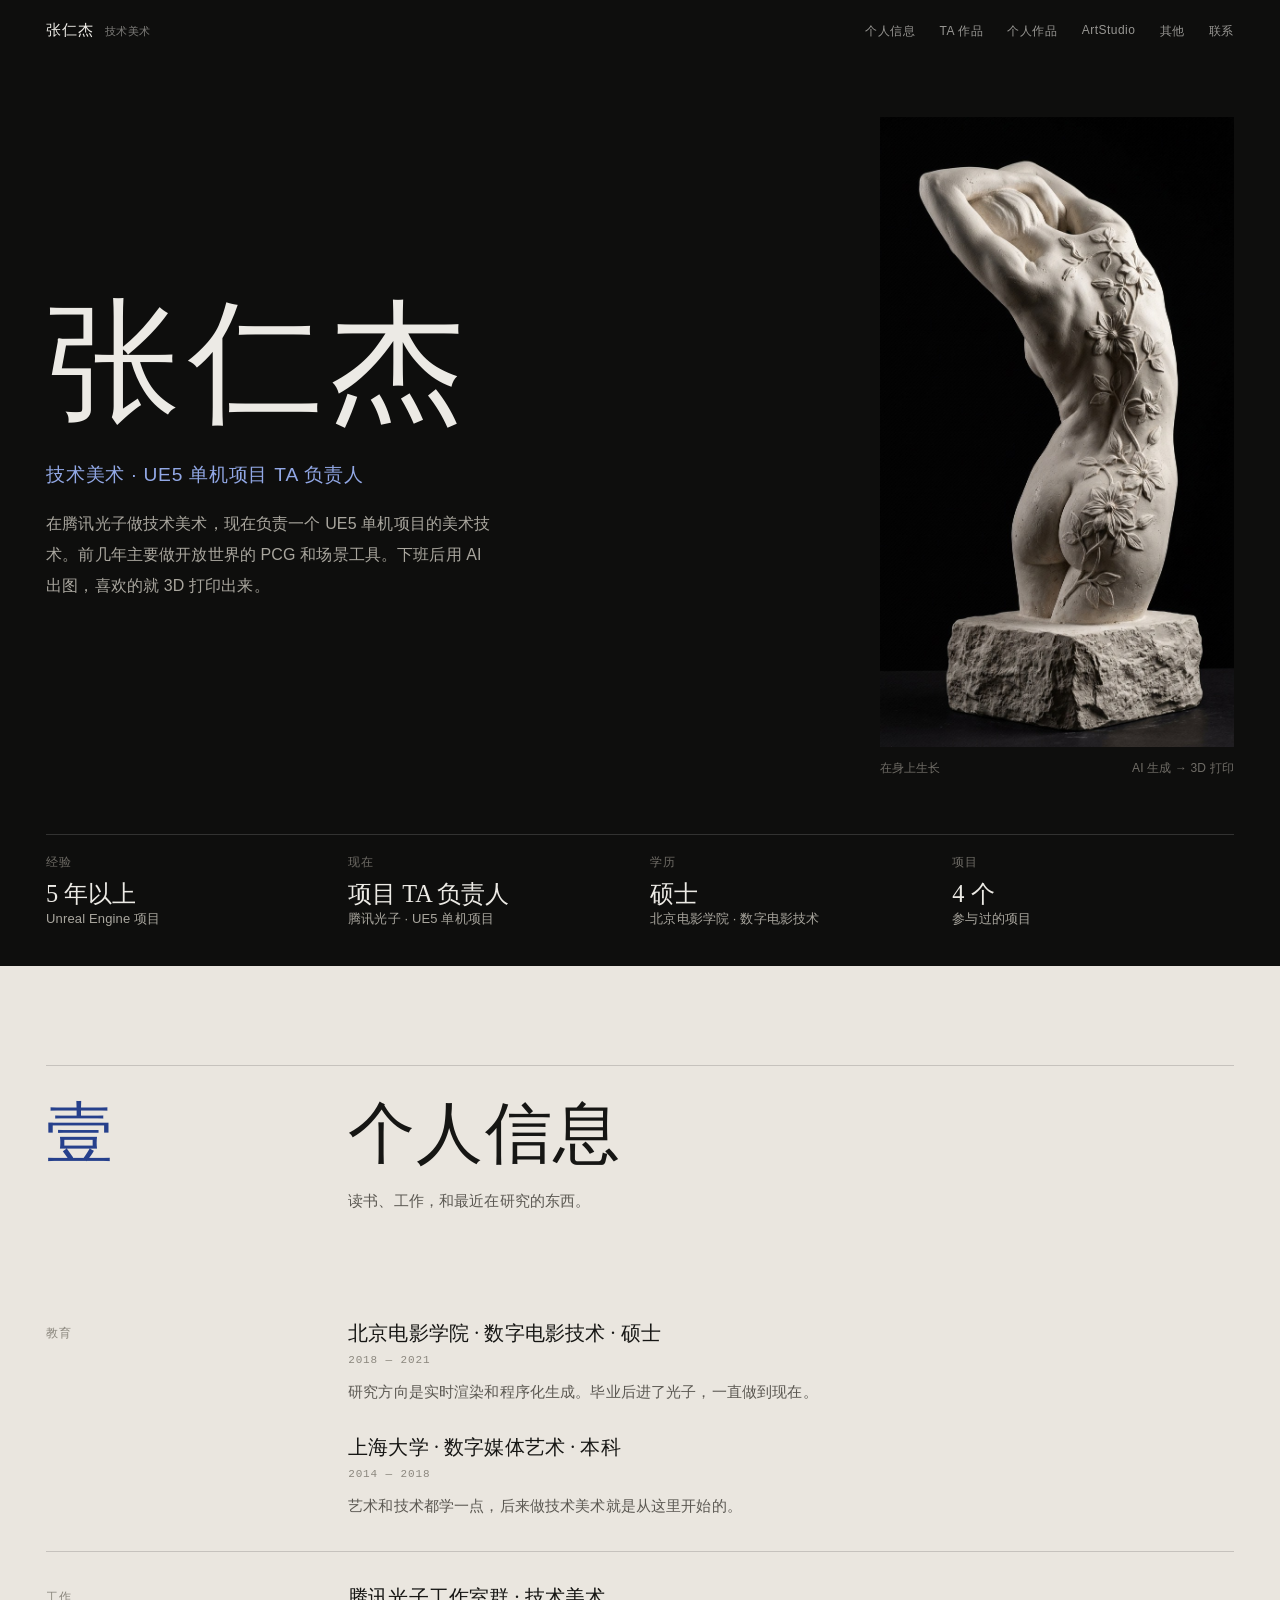
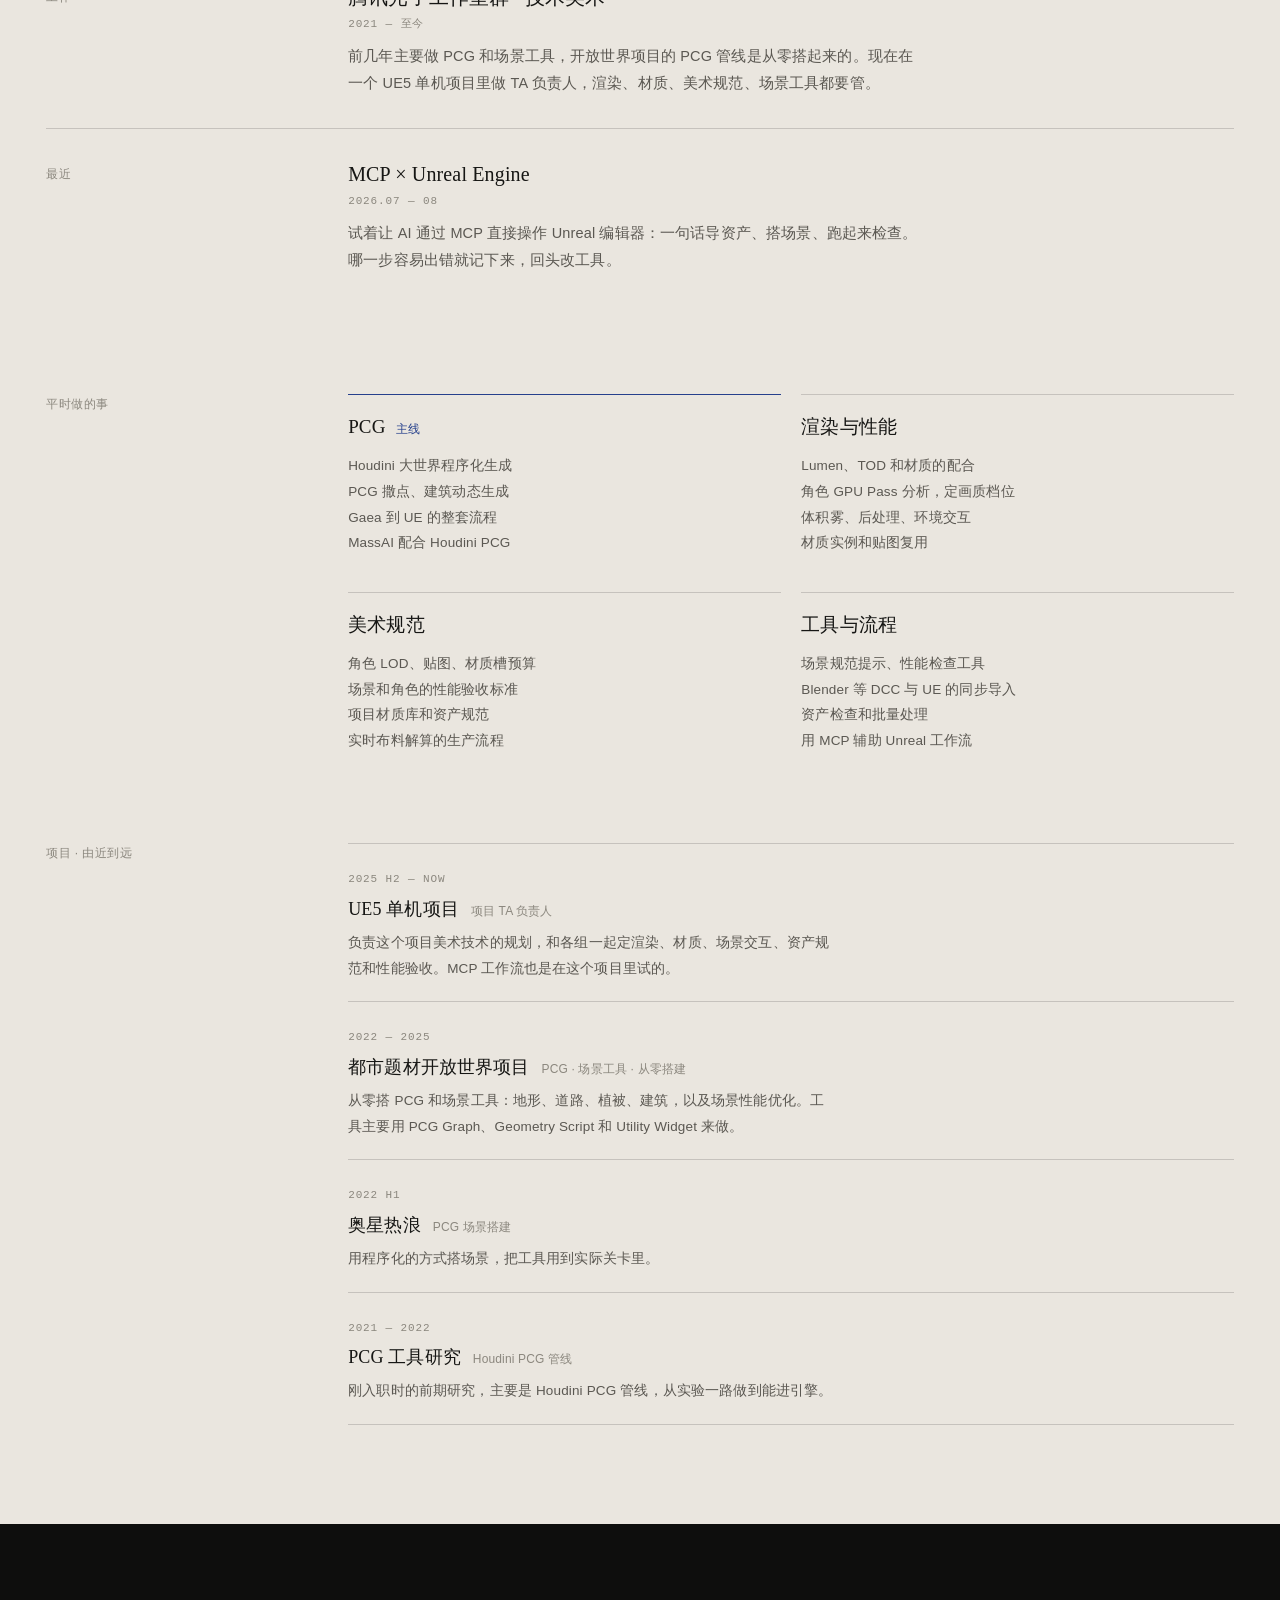
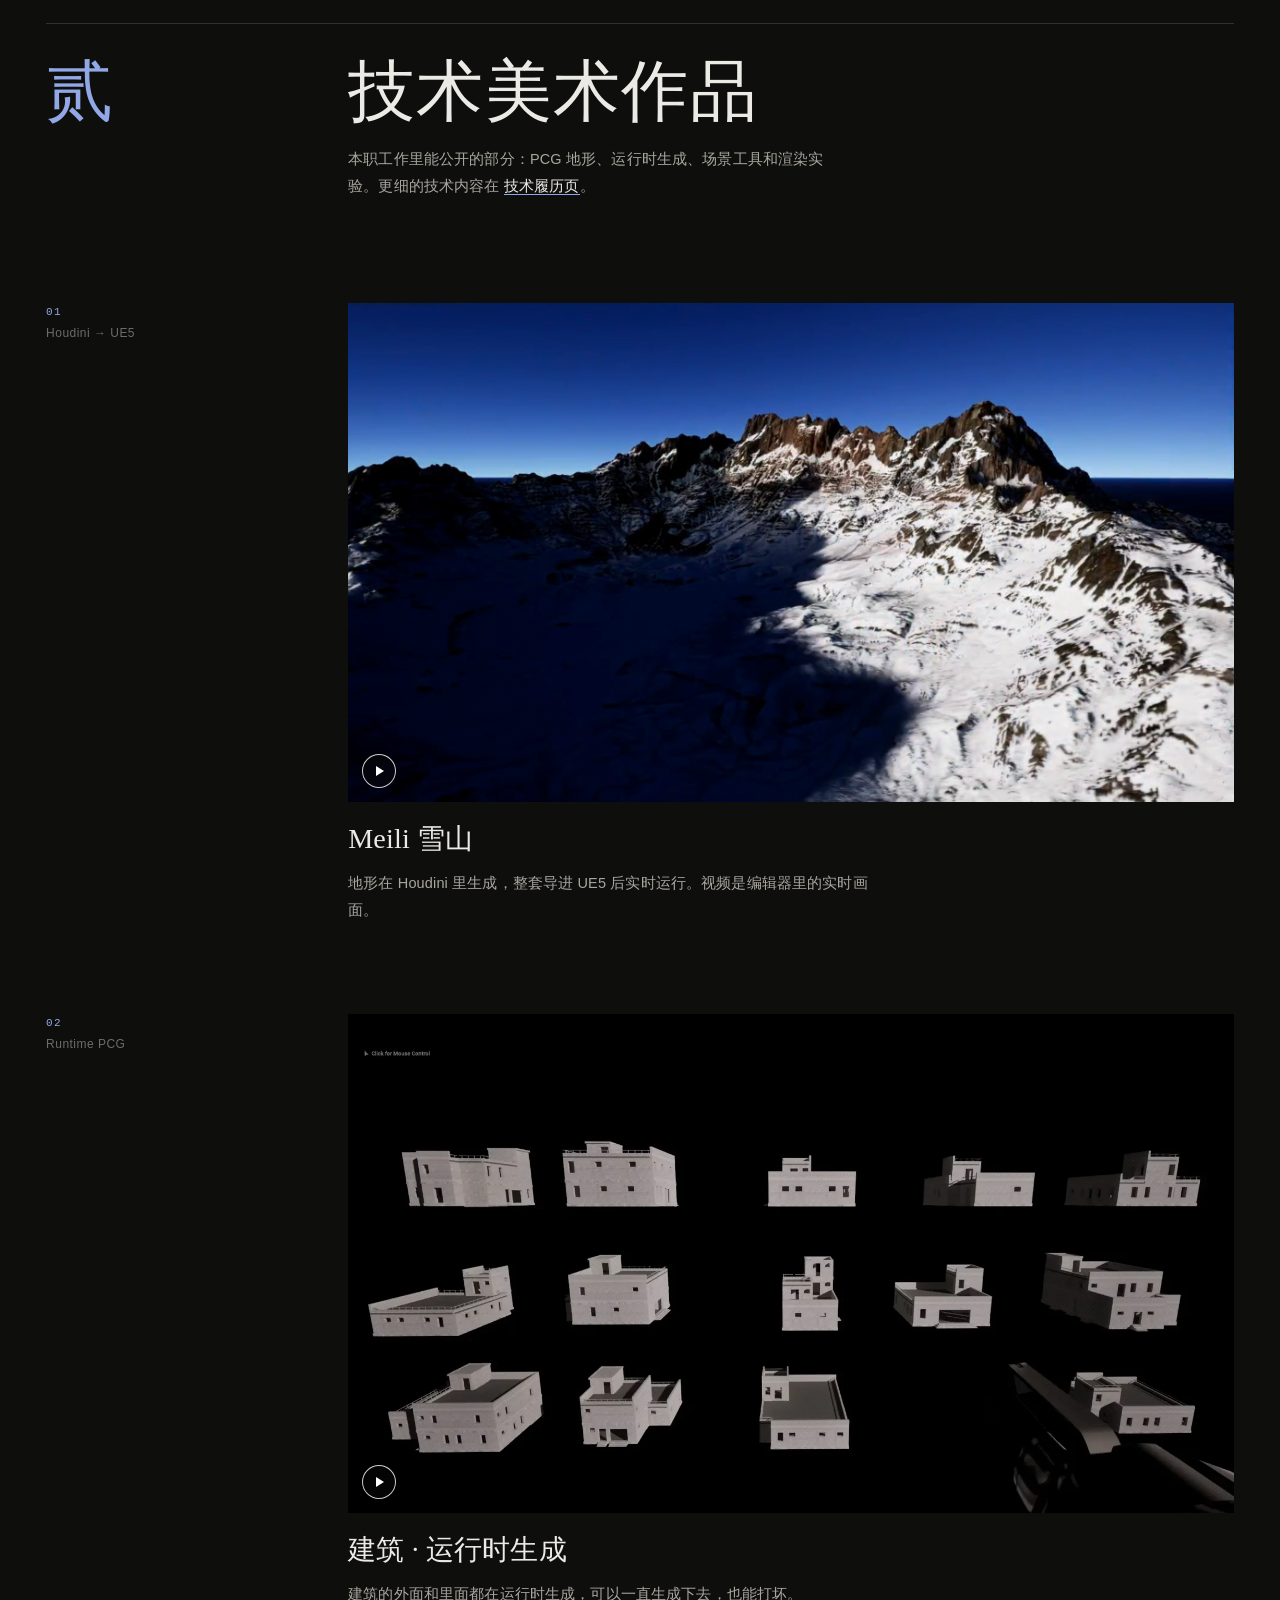
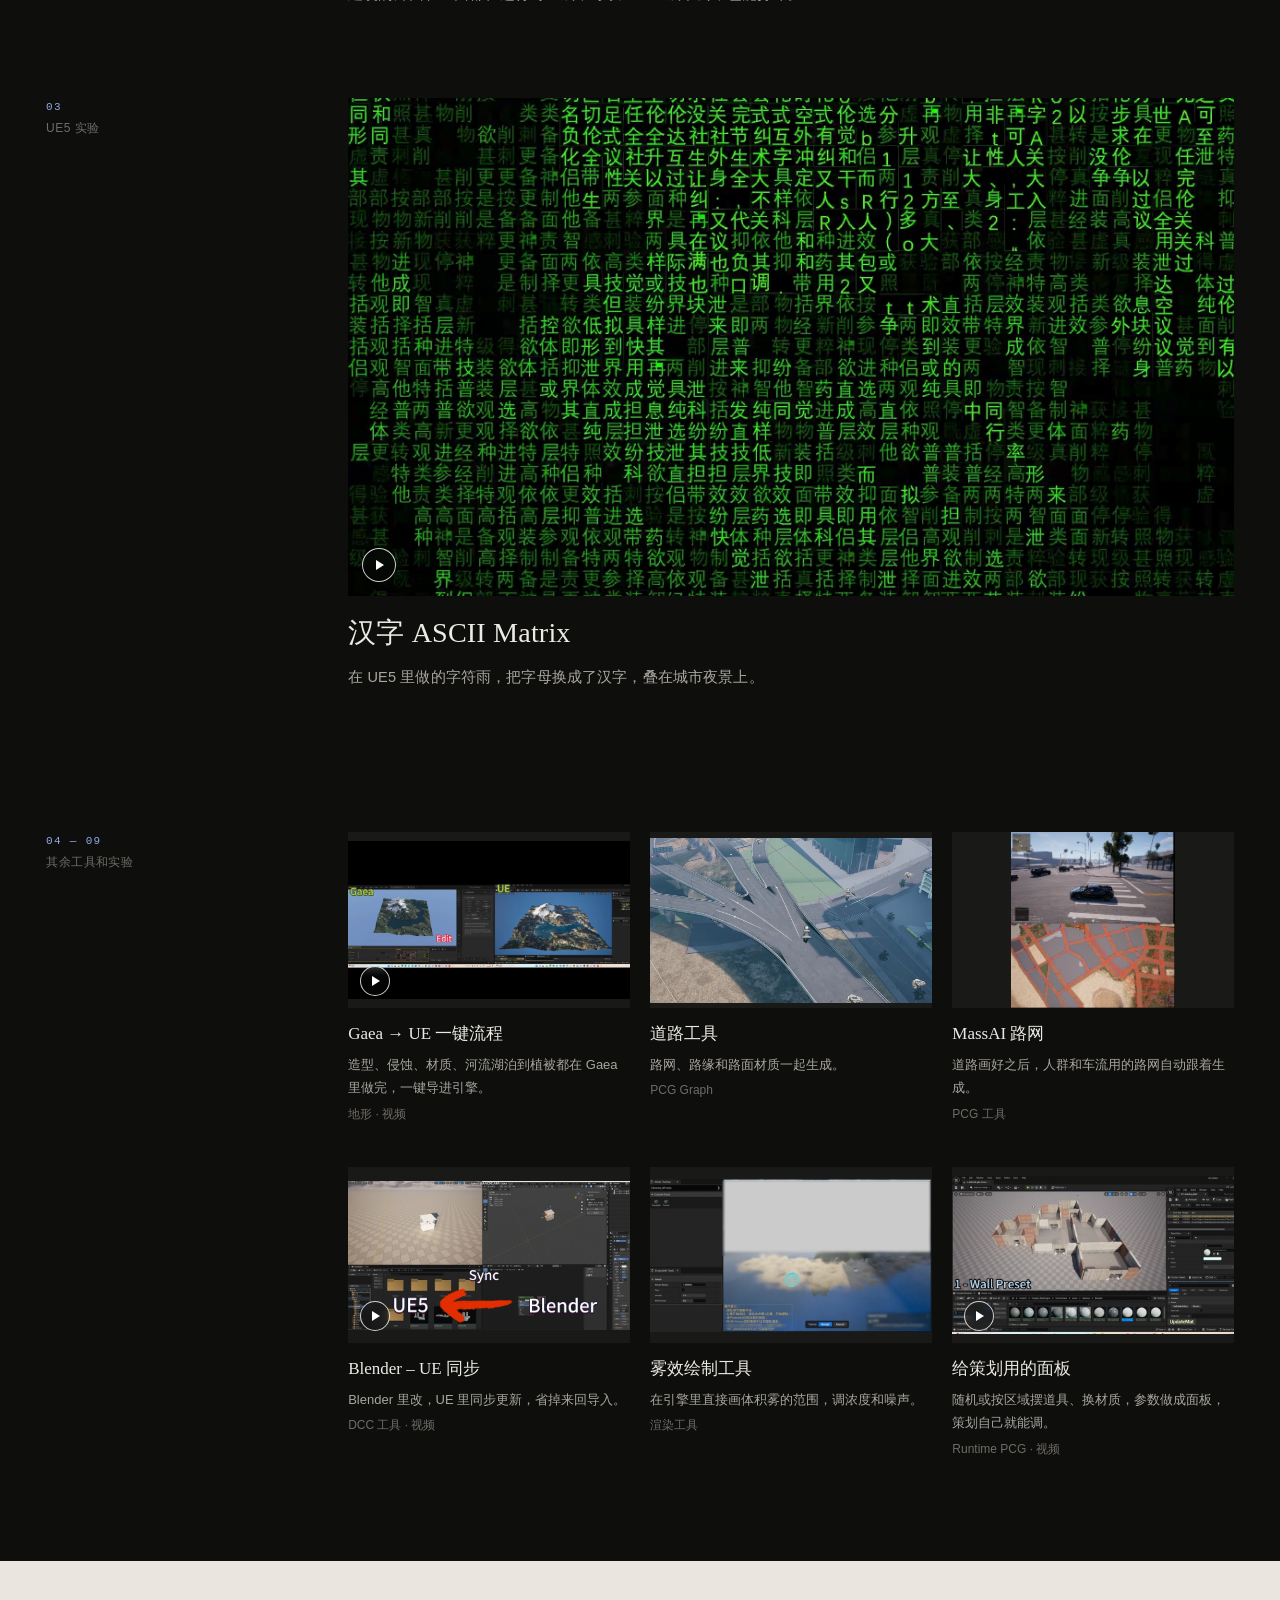
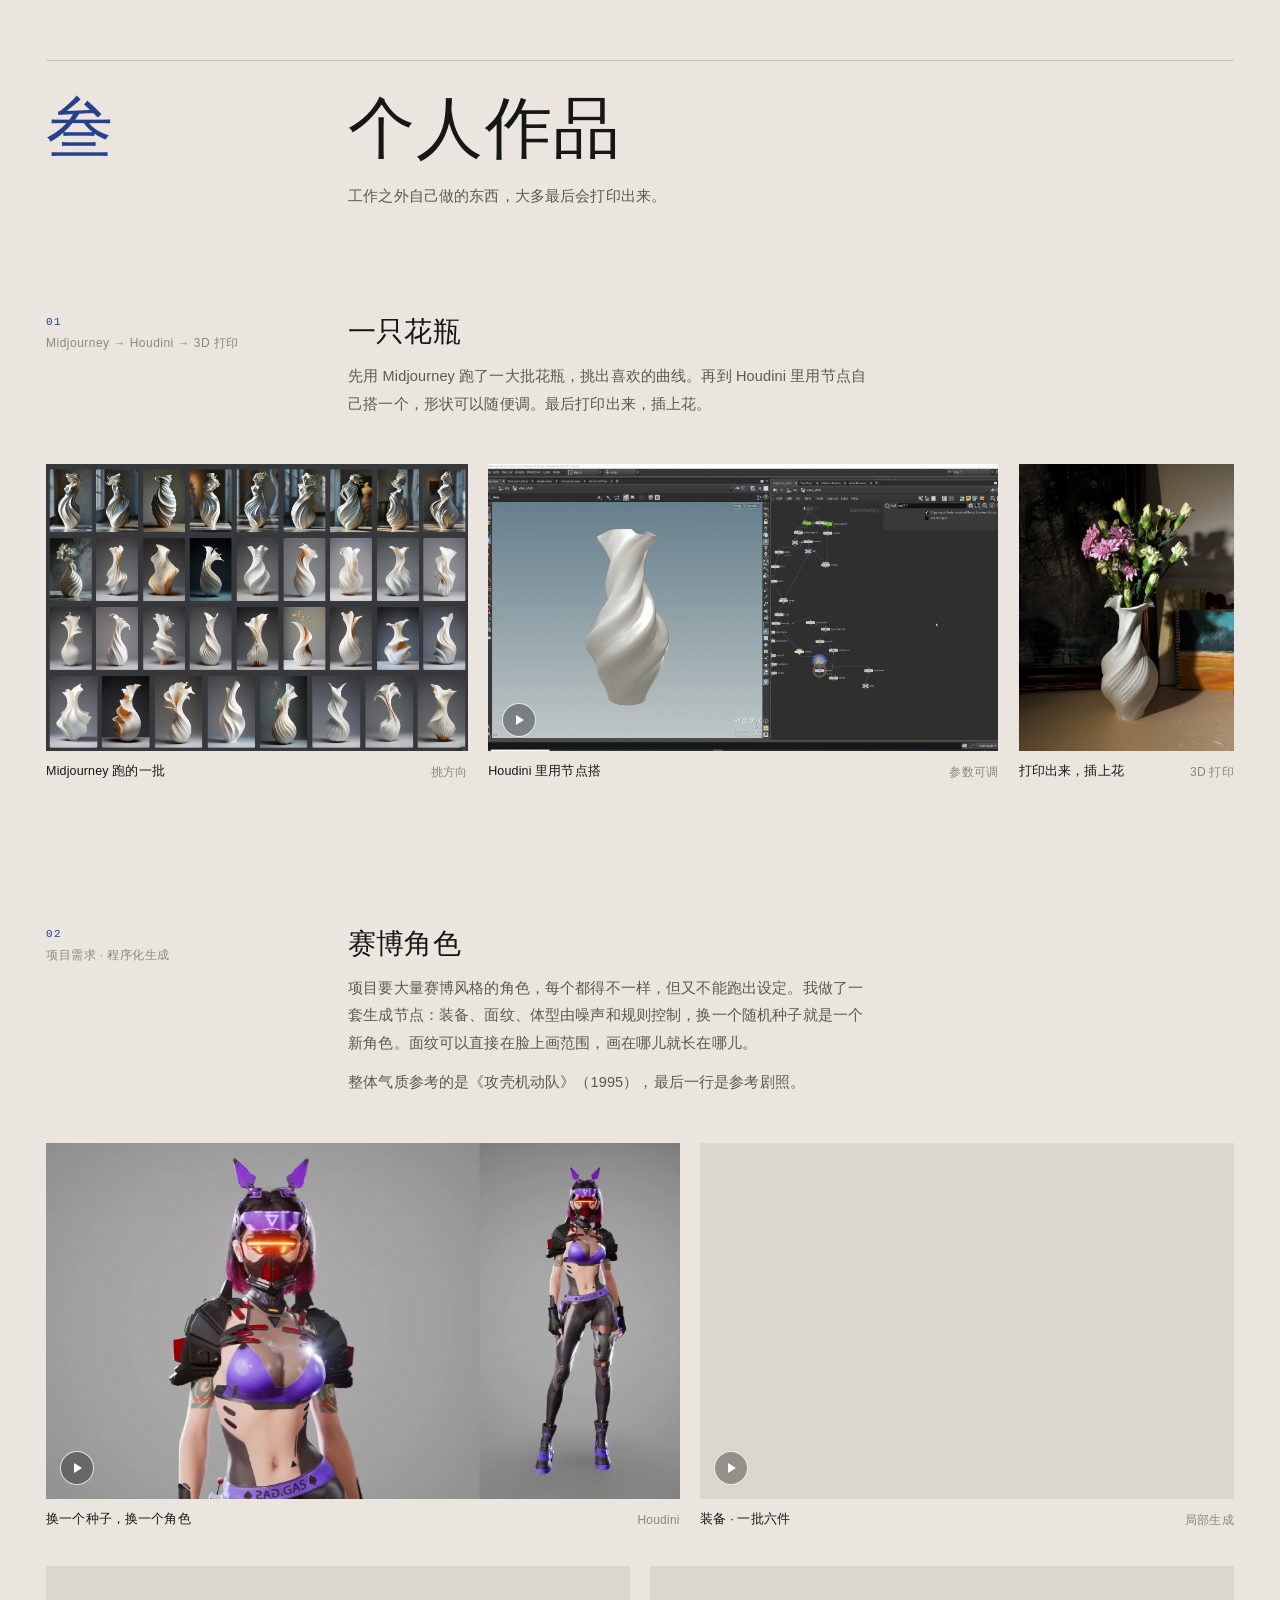
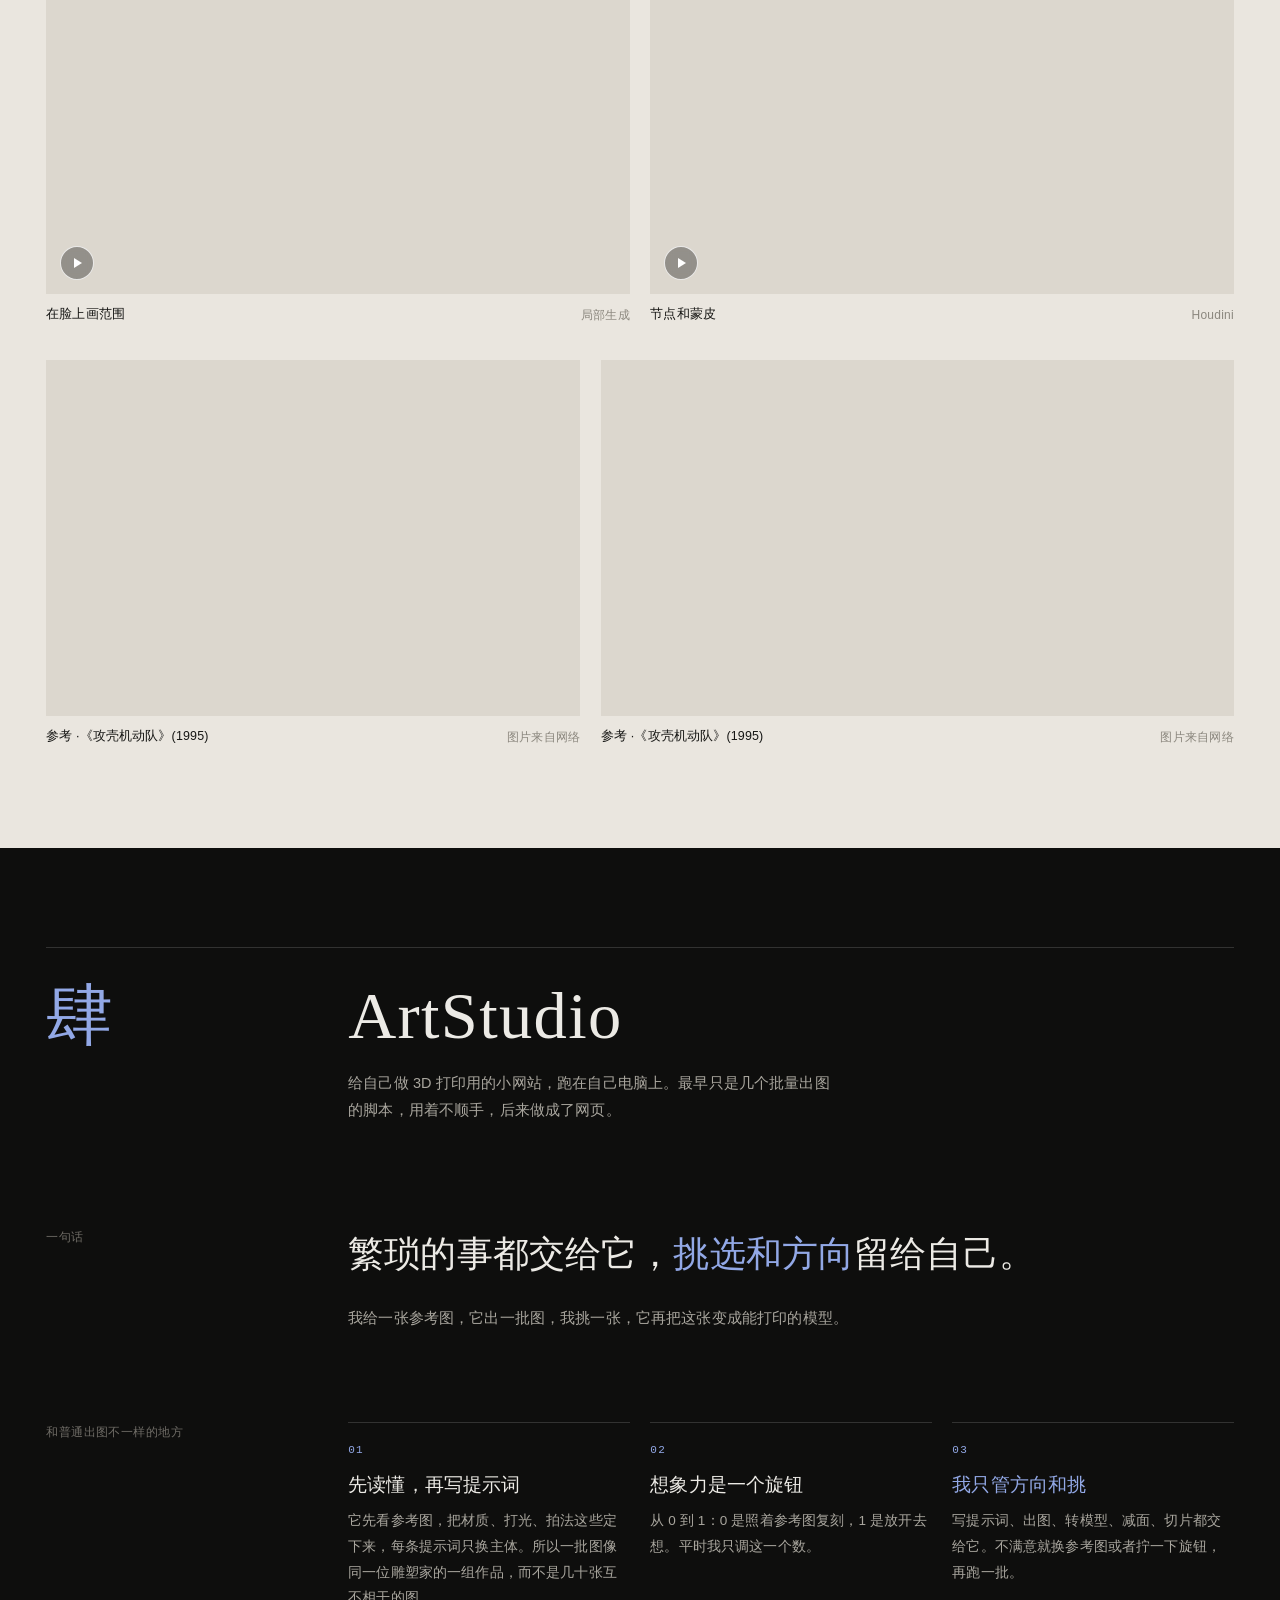
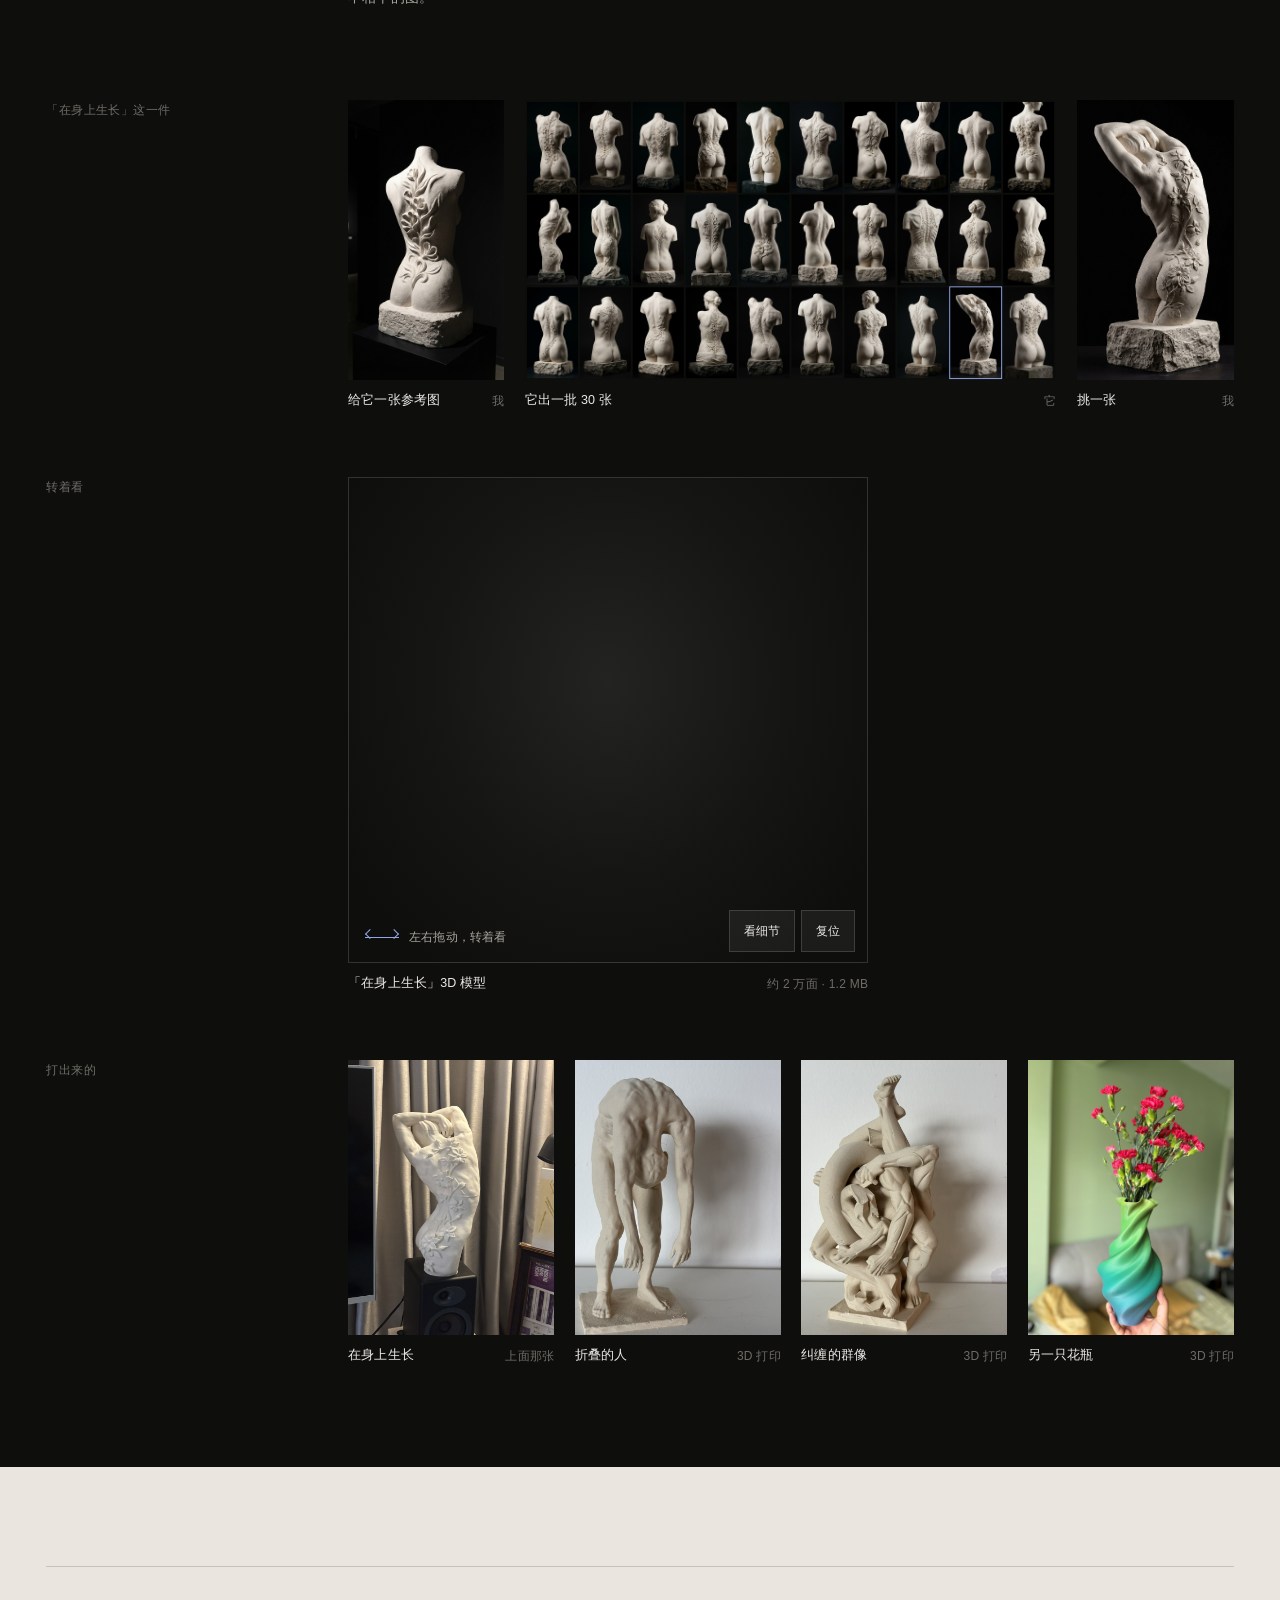
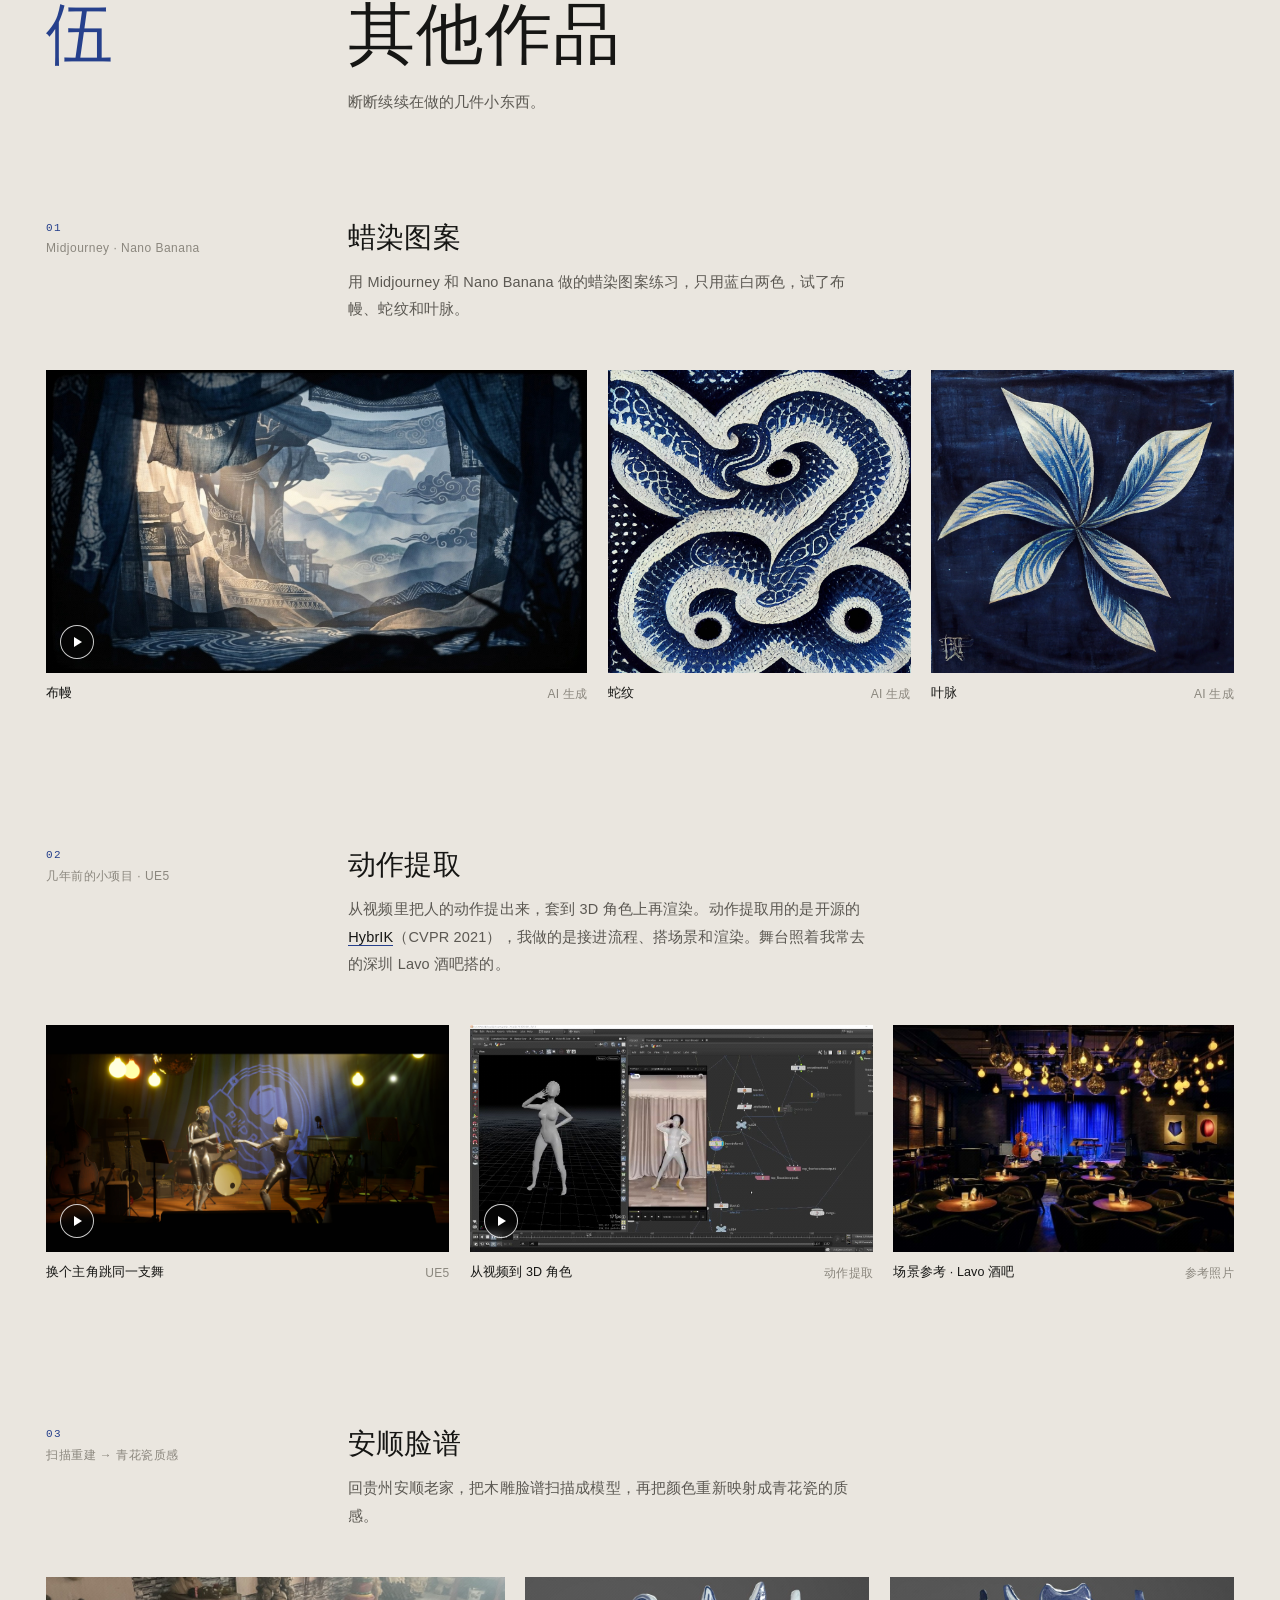
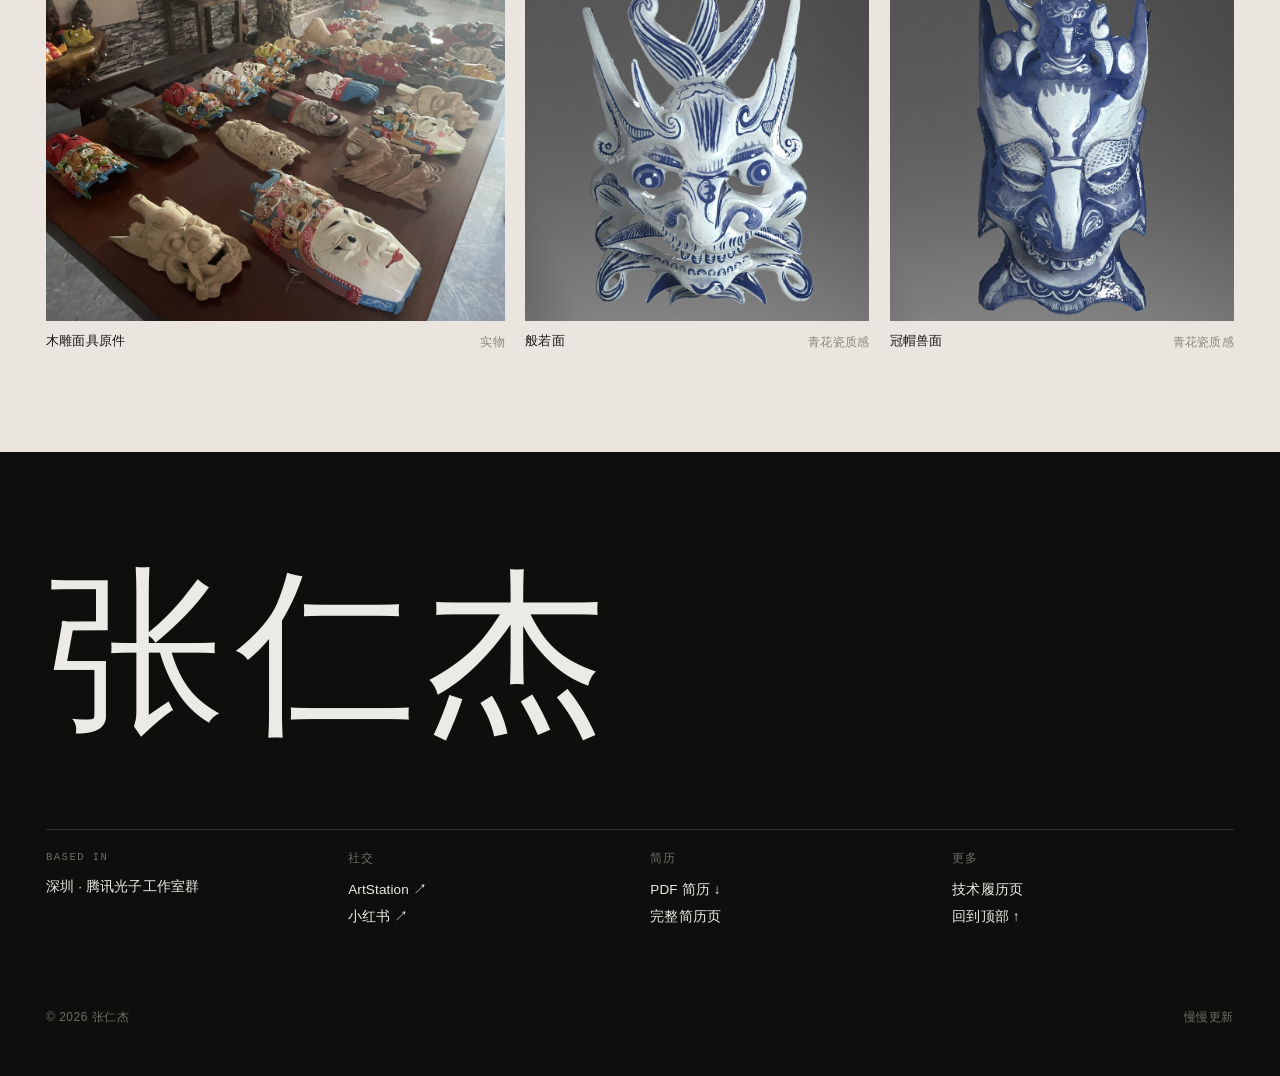
==== commit 2cd8ffe5: "ArtStudio: 「在身上生长」加入 Three.js 可旋转 3D 预览（2万面减面模型 + 三点布光）" ====
--- a/index.html
+++ b/index.html
@@ -576,6 +576,43 @@
   .nav-links { margin-left: 0; width: 100%; justify-content: space-between; gap: 0; font-size: 12.5px; letter-spacing: 0; }
 }
 
+/* 3D 查看器 */
+.v3d { position: relative; overflow: hidden; height: clamp(460px, 50vw, 680px); background: radial-gradient(ellipse 60% 70% at 50% 42%, #232321 0%, #151514 58%, #0e0e0d 100%); border: 1px solid var(--line); }
+.v3d-poster, .v3d-stage { position: absolute; inset: 0; width: 100%; height: 100%; }
+.v3d-poster { object-fit: contain; transition: opacity .6s var(--ease); }
+.v3d-stage { opacity: 0; transition: opacity .6s var(--ease); cursor: grab; }
+.v3d-stage:active { cursor: grabbing; }
+.v3d-stage canvas { display: block; width: 100%; height: 100%; outline: none; }
+.v3d.is-ready .v3d-stage { opacity: 1; }
+.v3d.is-ready .v3d-poster { opacity: 0; pointer-events: none; }
+.v3d-status { position: absolute; left: 0; right: 0; bottom: 22px; text-align: center; font-size: 12px; color: var(--dim); letter-spacing: .06em; pointer-events: none; }
+.v3d.is-ready .v3d-status:empty { display: none; }
+.v3d-hint { position: absolute; left: 16px; bottom: 14px; display: flex; align-items: center; gap: 10px; font-size: 12px; color: var(--dim); pointer-events: none; opacity: 0; transition: opacity .6s var(--ease) .4s; }
+.v3d.is-ready .v3d-hint { opacity: 1; }
+.v3d-hint i { width: 34px; height: 1px; background: var(--accent); position: relative; }
+.v3d-hint i::before, .v3d-hint i::after { content: ""; position: absolute; top: -3px; width: 6px; height: 6px; border-top: 1px solid var(--accent); }
+.v3d-hint i::before { left: 0; border-left: 1px solid var(--accent); transform: rotate(-45deg); transform-origin: left top; }
+.v3d-hint i::after { right: 0; border-right: 1px solid var(--accent); transform: rotate(45deg); transform-origin: right top; }
+.v3d-ui { position: absolute; right: 12px; bottom: 10px; display: flex; gap: 6px; opacity: 0; transition: opacity .6s var(--ease) .4s; }
+.v3d.is-ready .v3d-ui { opacity: 1; }
+.v3d-ui button { font: inherit; font-size: 12px; color: var(--fg); background: rgba(255,255,255,.06); border: 1px solid var(--line); padding: 9px 14px; min-height: 40px; cursor: pointer; transition: background .25s, border-color .25s; }
+.v3d-ui button:hover { background: rgba(255,255,255,.12); border-color: var(--accent); }
+.v3d.is-fail .v3d-hint, .v3d.is-fail .v3d-ui { display: none; }
+@media (max-width: 560px) {
+  .v3d { height: 128vw; max-height: 580px; }
+  .v3d-poster, .v3d-stage { bottom: 60px; height: auto; }
+  .v3d-hint { top: 14px; bottom: auto; left: 14px; right: auto; justify-content: flex-start; }
+  .v3d-status { bottom: 80px; }
+  .v3d-ui { left: 12px; right: 12px; bottom: 10px; justify-content: stretch; }
+  .v3d-ui button { flex: 1; }
+}
+
+/* 3D 预览收小：不占满整行，高度控制在一屏的 60% 以内 */
+.v3d-fig { max-width: 520px; }
+.v3d { height: clamp(380px, 38vw, 520px); }
+@media (max-width: 860px) { .v3d-fig { max-width: 440px; } }
+@media (max-width: 560px) { .v3d-fig { max-width: none; } .v3d { height: 116vw; max-height: 520px; } }
+
 </style>
 </head>
 <body>
@@ -708,6 +745,9 @@
     <div class="blk" style="margin-top:clamp(56px,7vw,96px)"><div class="k rise"><span class="lab">「在身上生长」这一件</span></div>
       <div class="v"><div class="row"><figure class="fig rise" style="--w:768;--h:1376"><button class="m" data-view data-kind="image" data-src="assets/resume/as-ref.jpg" data-title="参考图" data-desc="给它的参考图。"><img src="assets/resume/as-ref.jpg" alt="参考图" loading="lazy" decoding="async"></button><figcaption><b>给它一张参考图</b><span>我</span></figcaption></figure><figure class="fig rise" style="--w:2248;--h:1184"><button class="m" data-view data-kind="image" data-src="assets/resume/as-sheet.jpg" data-title="一批 30 张" data-desc="它按参考图出的一批 30 张，蓝框是挑中的那张。"><img src="assets/resume/as-sheet.jpg" alt="一批 30 张" loading="lazy" decoding="async"></button><figcaption><b>它出一批 30 张</b><span>它</span></figcaption></figure><figure class="fig rise" style="--w:765;--h:1360"><button class="m" data-view data-kind="image" data-src="assets/resume/print-bloom-render.jpg" data-title="挑中的一张" data-desc="从 30 张里挑中的这一张，后来打印成了实物。"><img src="assets/resume/print-bloom-render.jpg" alt="挑中的一张" loading="lazy" decoding="async"></button><figcaption><b>挑一张</b><span>我</span></figcaption></figure></div></div></div>
 
+    <div class="blk" style="margin-top:clamp(40px,5vw,64px)"><div class="k rise"><span class="lab">转着看</span></div>
+      <div class="v"><figure class="fig rise v3d-fig"><div class="v3d" data-model="assets/resume/viewer/bloom.glb" data-js="assets/resume/viewer/viewer.js" data-fallback="assets/resume/viewer/bloom.glb.js"><img class="v3d-poster" src="assets/resume/viewer/bloom-poster.webp" alt="「在身上生长」3D 模型预览" decoding="async"><div class="v3d-stage" aria-label="3D 模型，可拖动旋转"></div><div class="v3d-status">加载中</div><div class="v3d-hint"><i></i>左右拖动，转着看</div><div class="v3d-ui"><button type="button" data-act="zoom">看细节</button><button type="button" data-act="reset">复位</button></div></div><figcaption><b>「在身上生长」3D 模型</b><span>约 2 万面 · 1.2 MB</span></figcaption></figure></div></div>
+
     <div class="blk" style="margin-top:clamp(40px,5vw,64px)"><div class="k rise"><span class="lab">打出来的</span></div>
       <div class="v"><div class="frames" style="--n:4"><figure class="fig rise"><button class="frame" data-view data-kind="image" data-src="assets/resume/print-bloom-a.jpg" data-title="在身上生长" data-desc="上面挑中的那张打印出来的实物。家里随手拍的，正式照片还在准备。"><img src="assets/resume/print-bloom-a.jpg" alt="在身上生长" loading="lazy" decoding="async"></button><figcaption><b>在身上生长</b><span>上面那张</span></figcaption></figure><figure class="fig rise"><button class="frame" data-view data-kind="image" data-src="assets/resume/print-bloom-b.jpg" data-title="折叠的人" data-desc="上半身向前折下去，头垂在两腿之间。"><img src="assets/resume/print-bloom-b.jpg" alt="折叠的人" loading="lazy" decoding="async"></button><figcaption><b>折叠的人</b><span>3D 打印</span></figcaption></figure><figure class="fig rise"><button class="frame" data-view data-kind="image" data-src="assets/resume/print-group.jpg" data-title="纠缠的群像" data-desc="几个人纠缠在一起，构图来自古典群雕。"><img src="assets/resume/print-group.jpg" alt="纠缠的群像" loading="lazy" decoding="async"></button><figcaption><b>纠缠的群像</b><span>3D 打印</span></figcaption></figure><figure class="fig rise"><button class="frame" data-view data-kind="image" data-src="assets/resume/vase-hand.jpg" data-title="另一只花瓶" data-desc="同一个花瓶换了配色再打一只，插红色康乃馨。"><img src="assets/resume/vase-hand.jpg" alt="另一只花瓶" loading="lazy" decoding="async"></button><figcaption><b>另一只花瓶</b><span>3D 打印</span></figcaption></figure></div></div></div>
   </div>
@@ -760,6 +800,20 @@
 (() => {
   const $ = (s, r = document) => r.querySelector(s);
   const $$ = (s, r = document) => [...r.querySelectorAll(s)];
+
+  /* 3D 查看器：滚到附近才下载 three.js 和模型 */
+  $$('[data-model]').forEach(box => {
+    const st = $('.v3d-status', box);
+    const lo = new IntersectionObserver(es => {
+      if (!es[0].isIntersecting) return;
+      lo.disconnect();
+      const sc = document.createElement('script');
+      sc.src = box.dataset.js;
+      sc.onerror = () => { box.classList.add('is-fail'); if (st) st.textContent = '3D 预览没加载出来，请看上面的照片'; };
+      document.head.appendChild(sc);
+    }, { rootMargin: '700px 0px' });
+    lo.observe(box);
+  });
 
   /* 图片淡入（加载完成后） */
   $$('.m img, .frame img').forEach(img => {
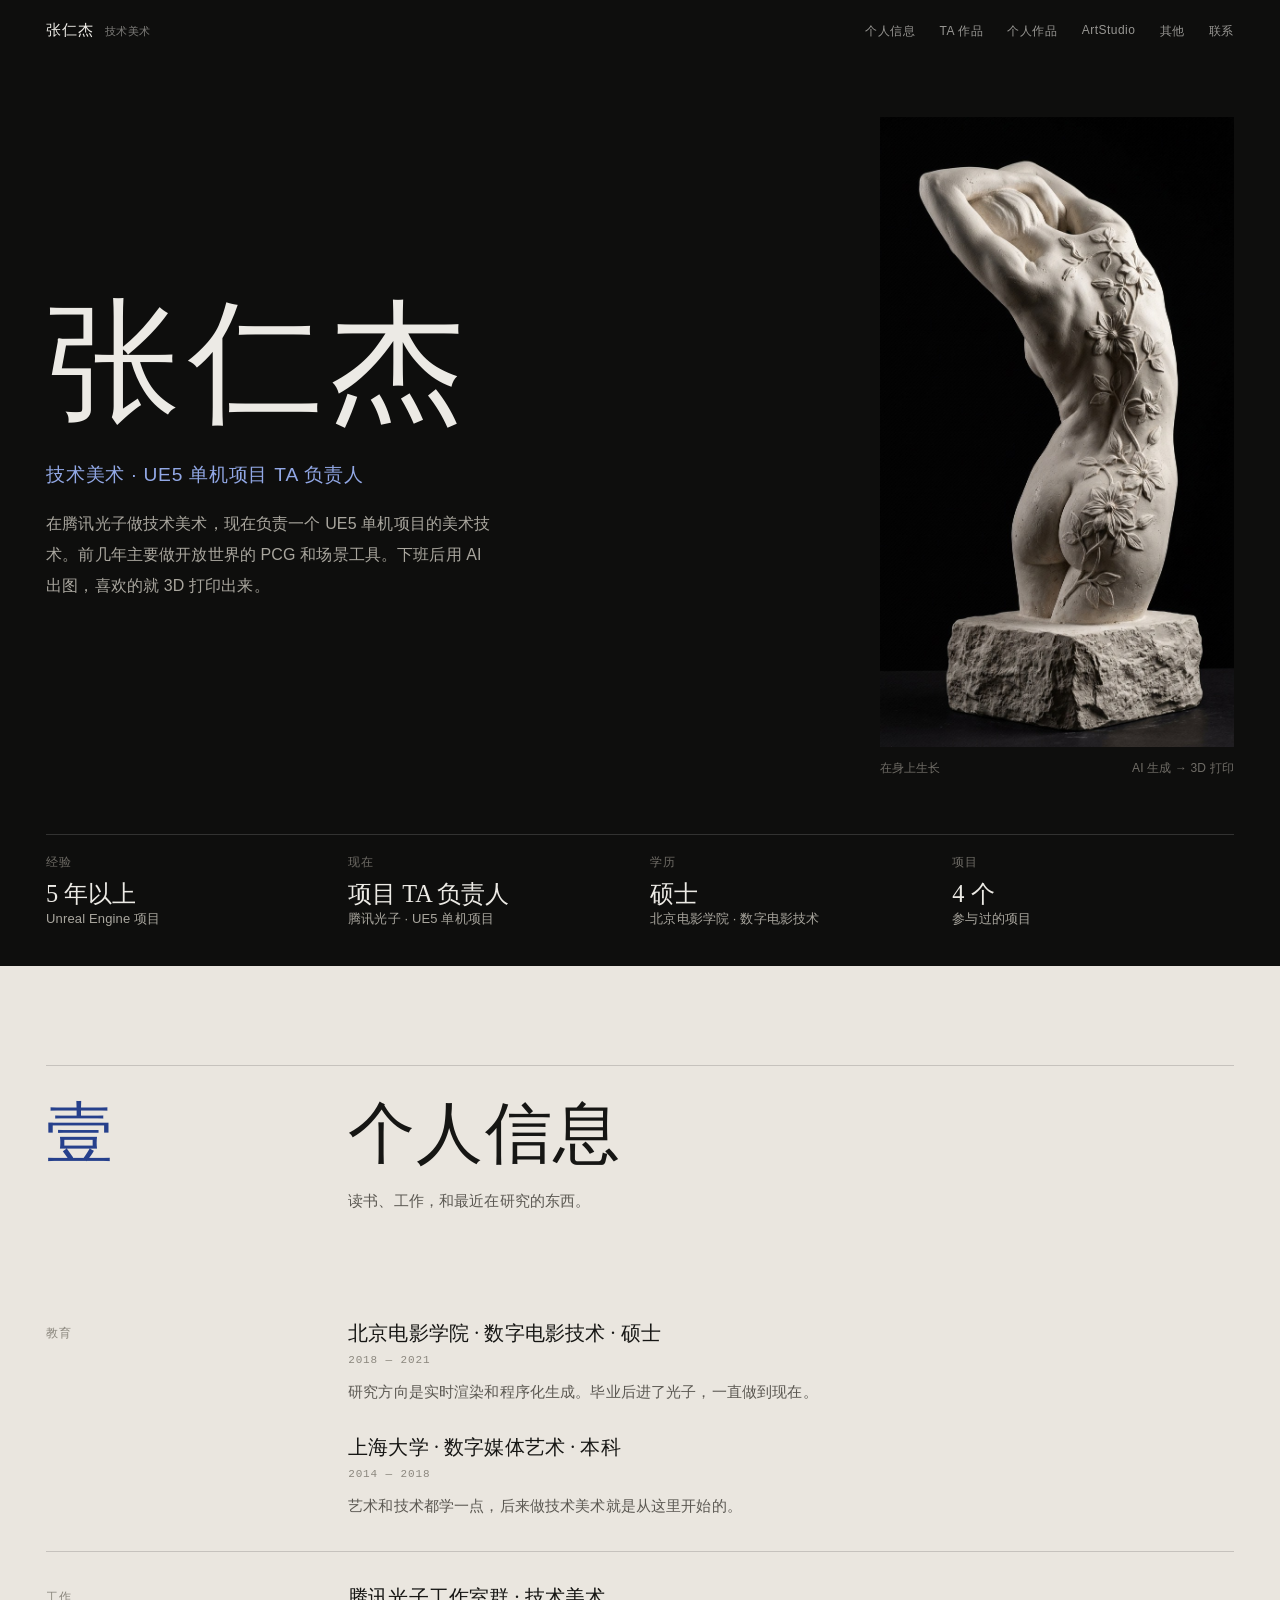
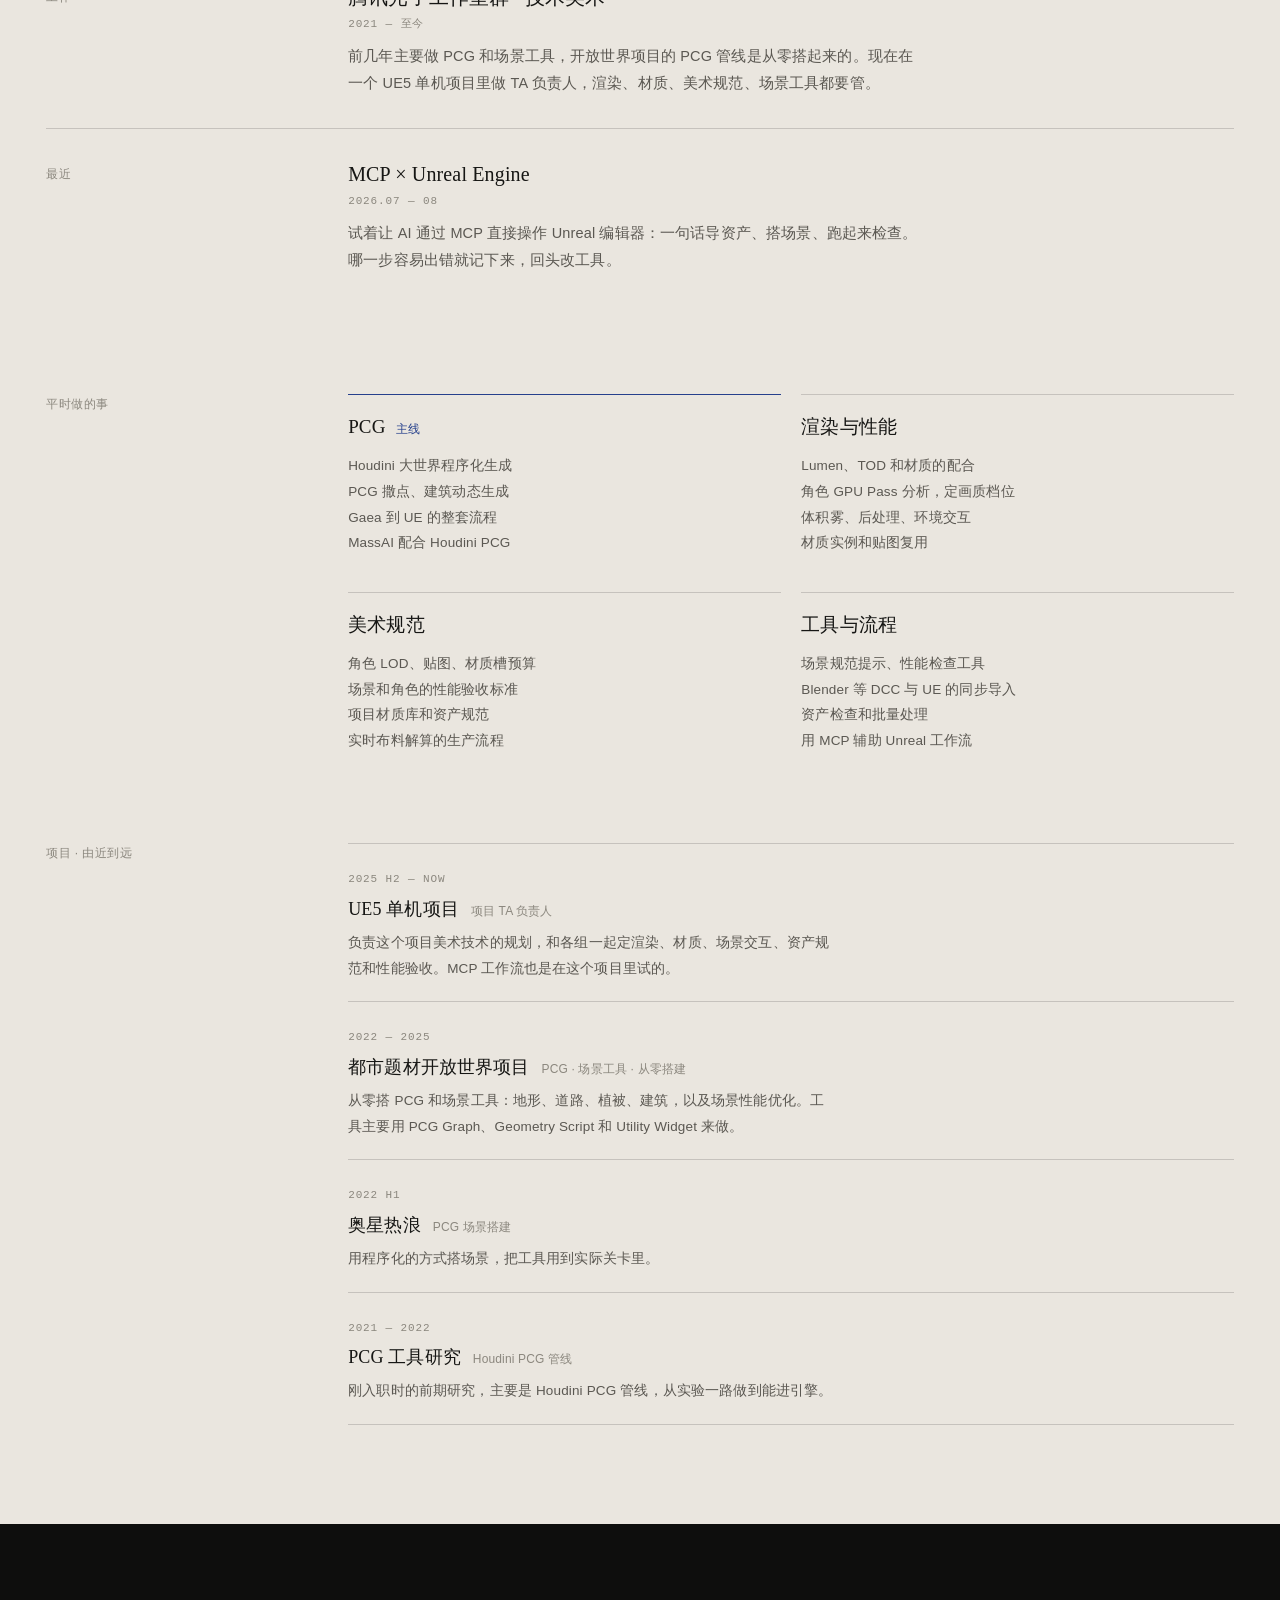
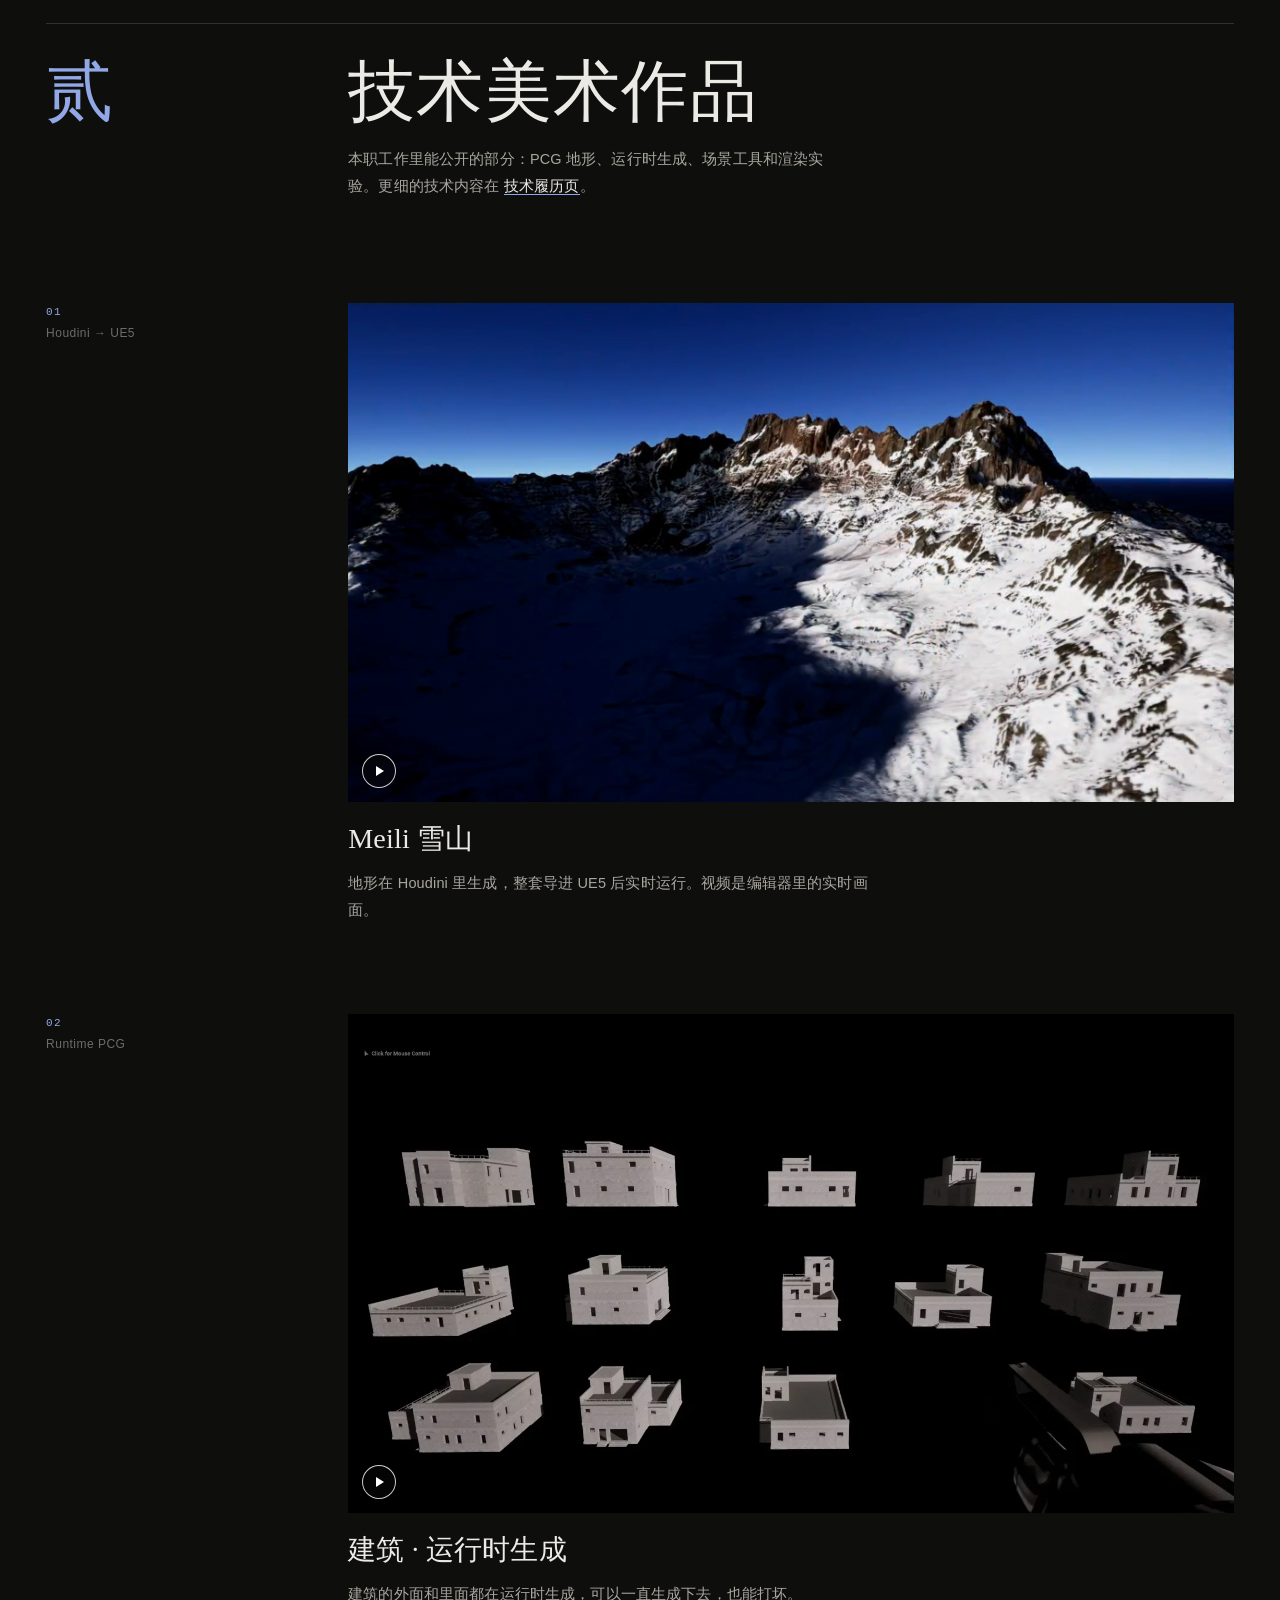
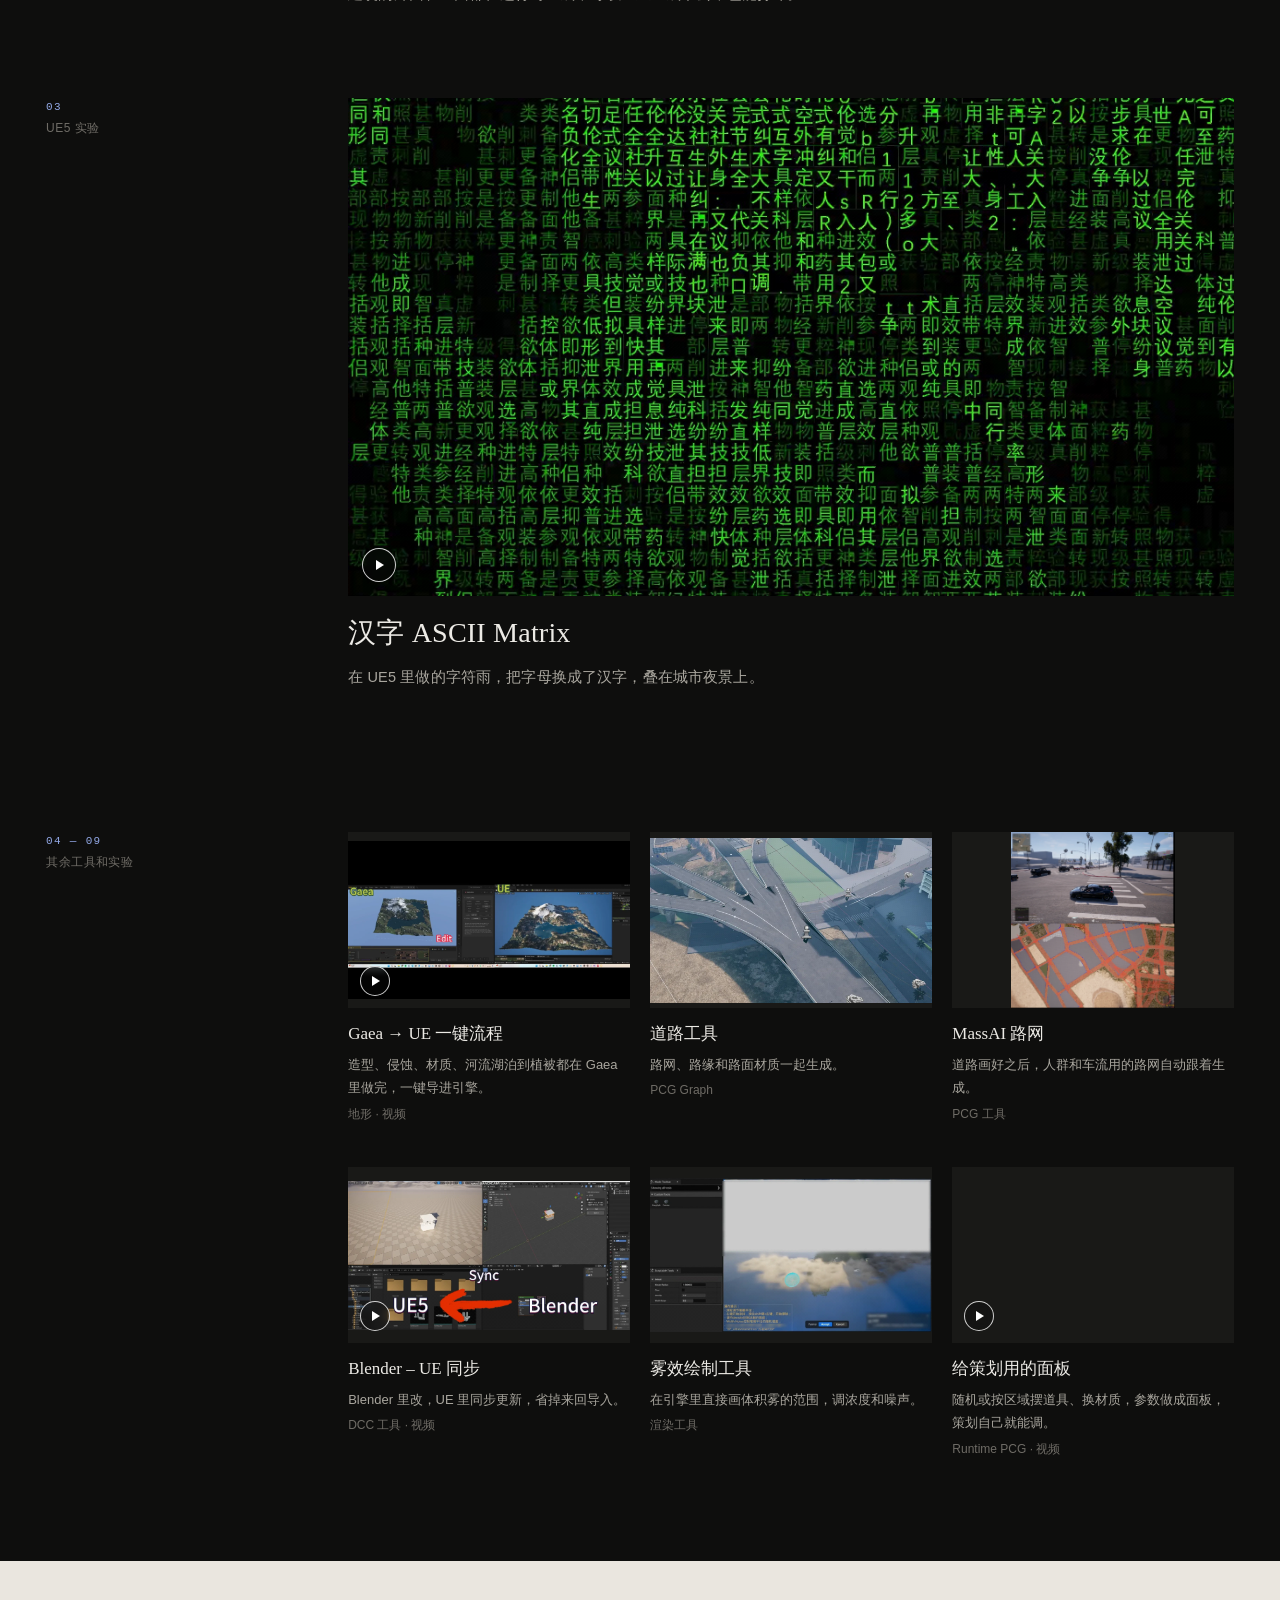
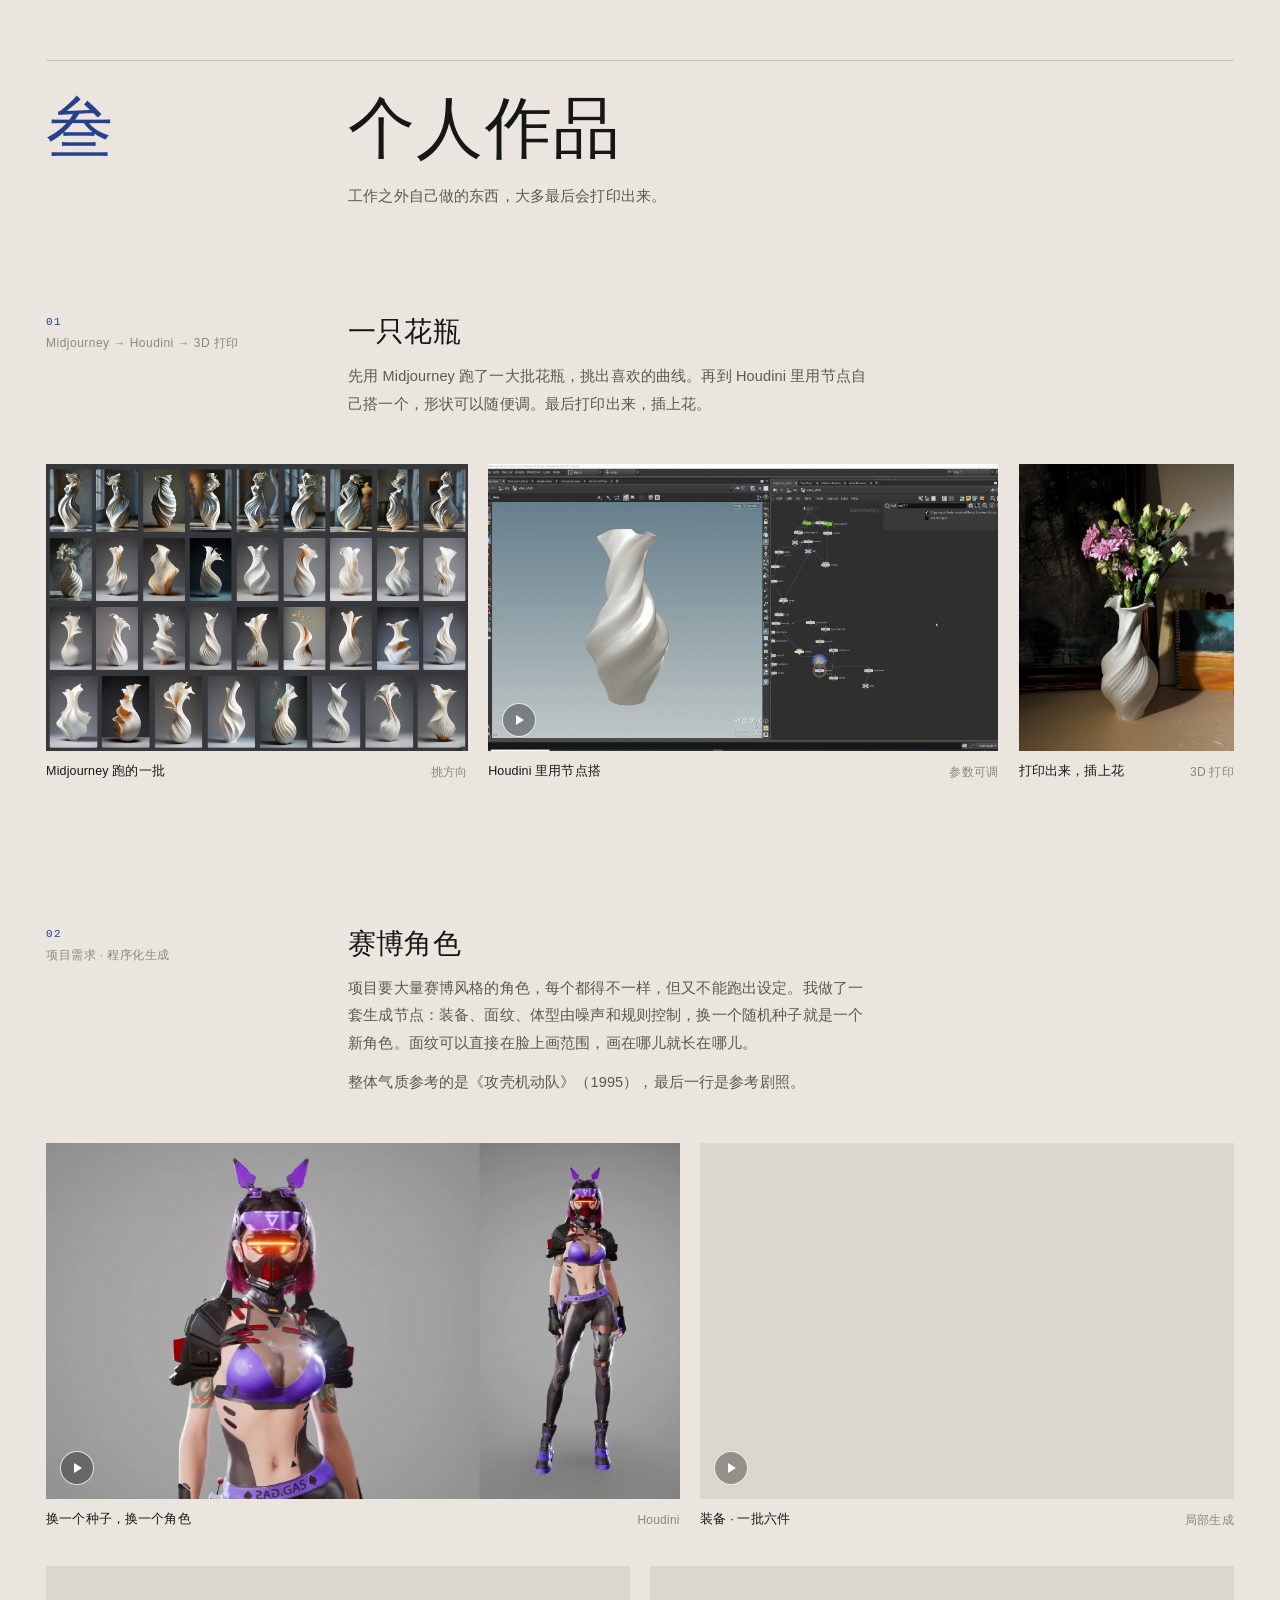
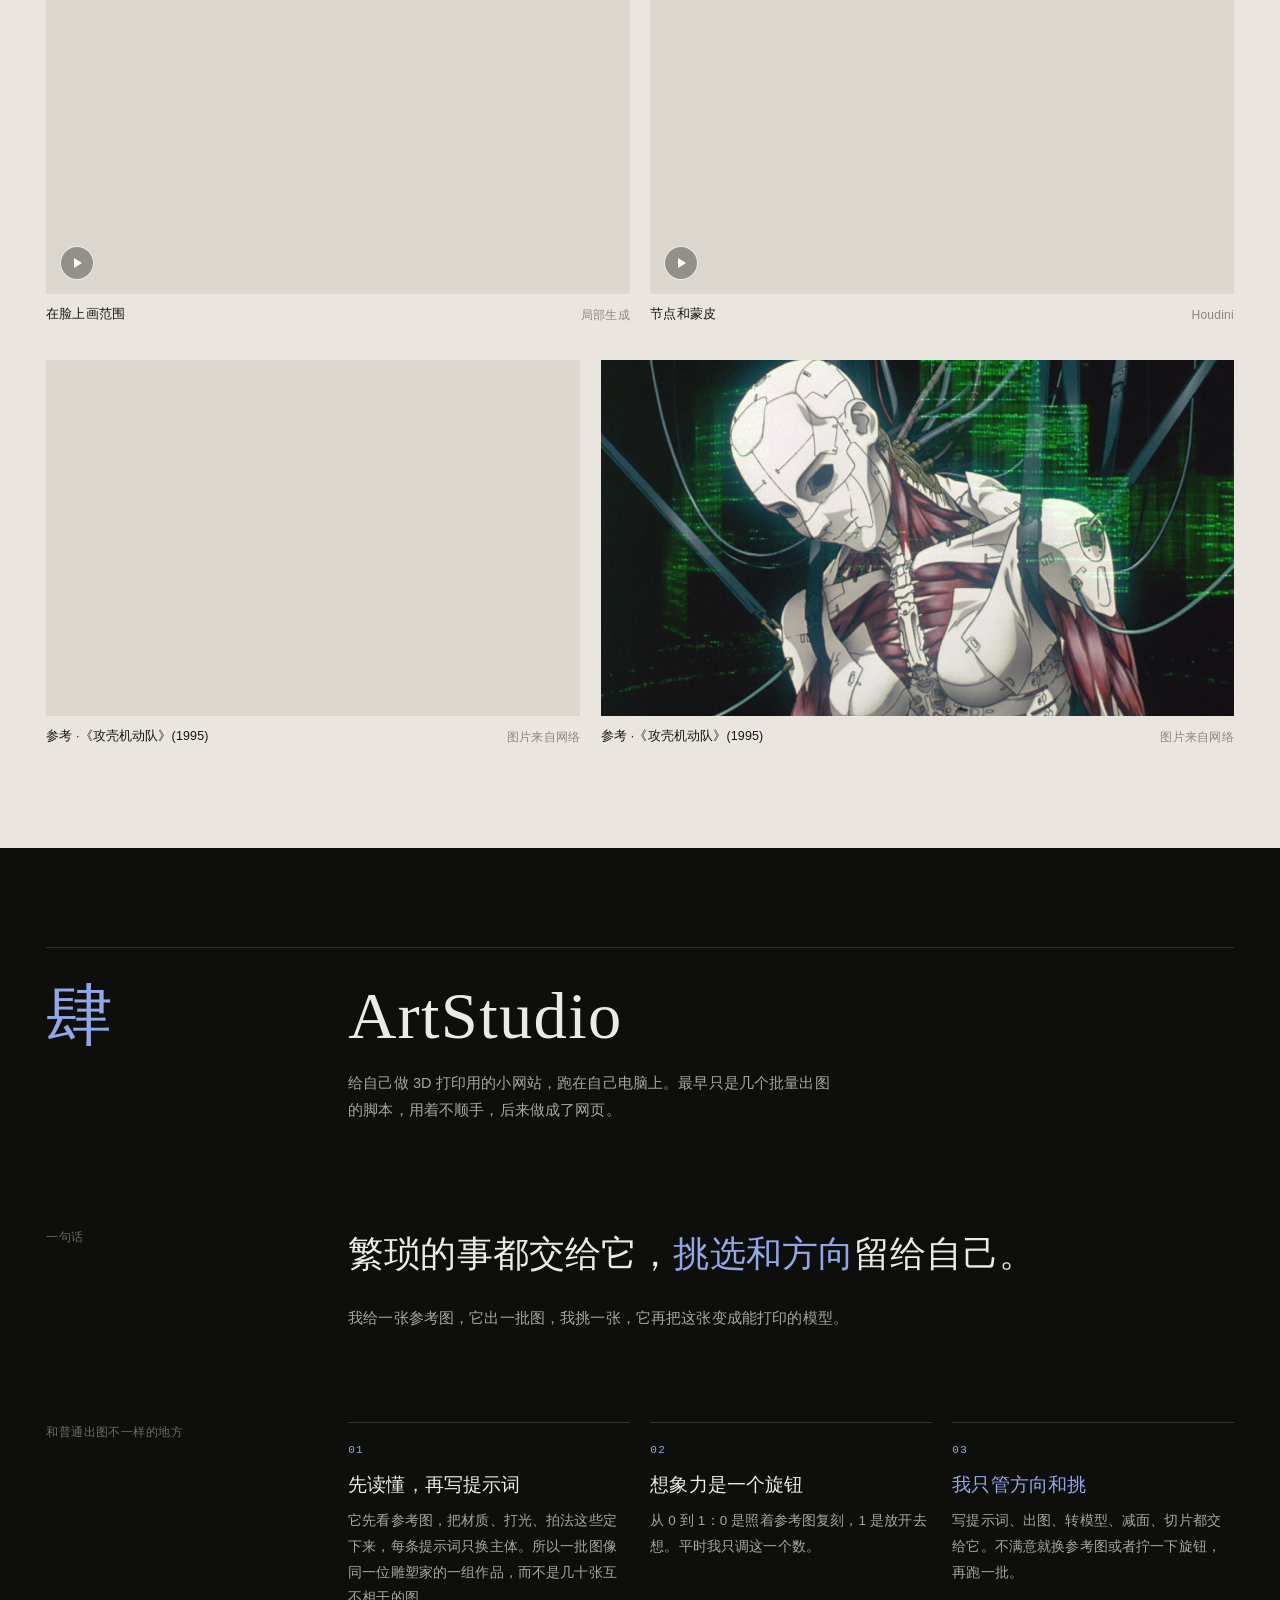
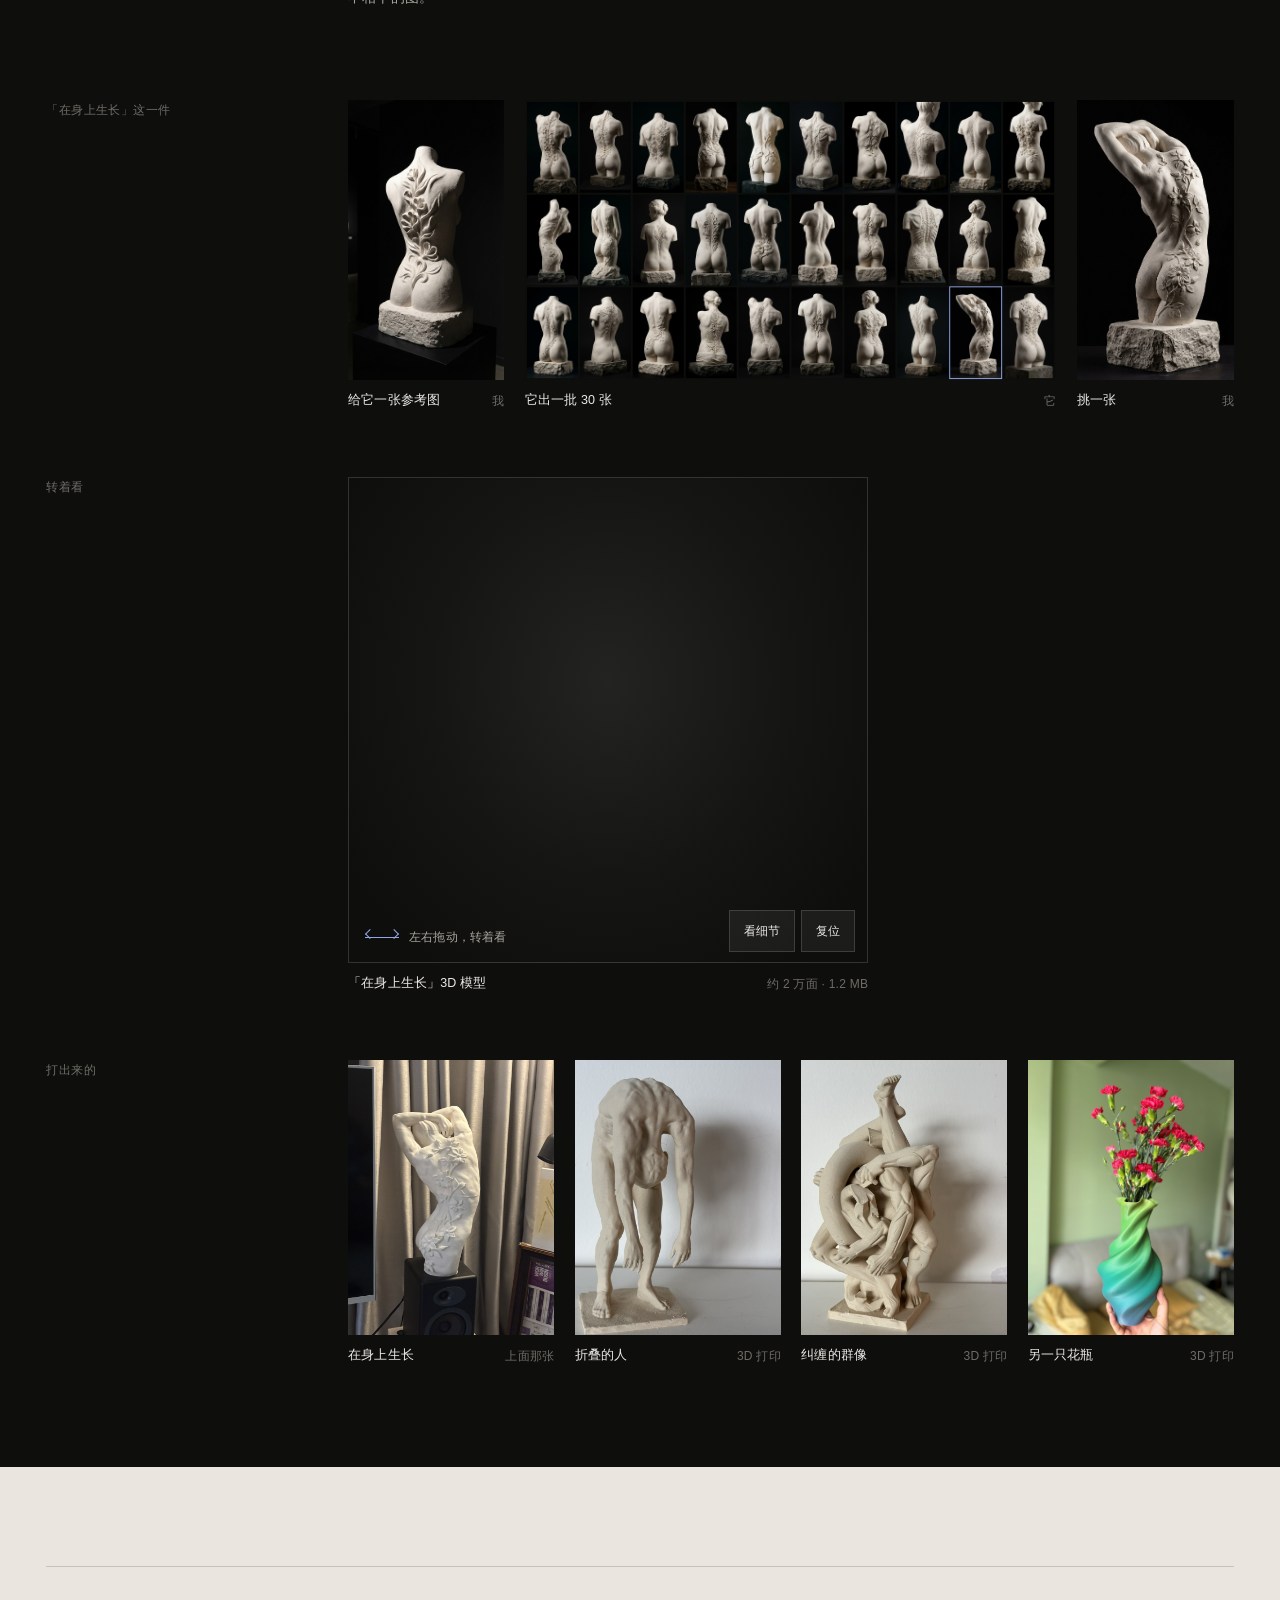
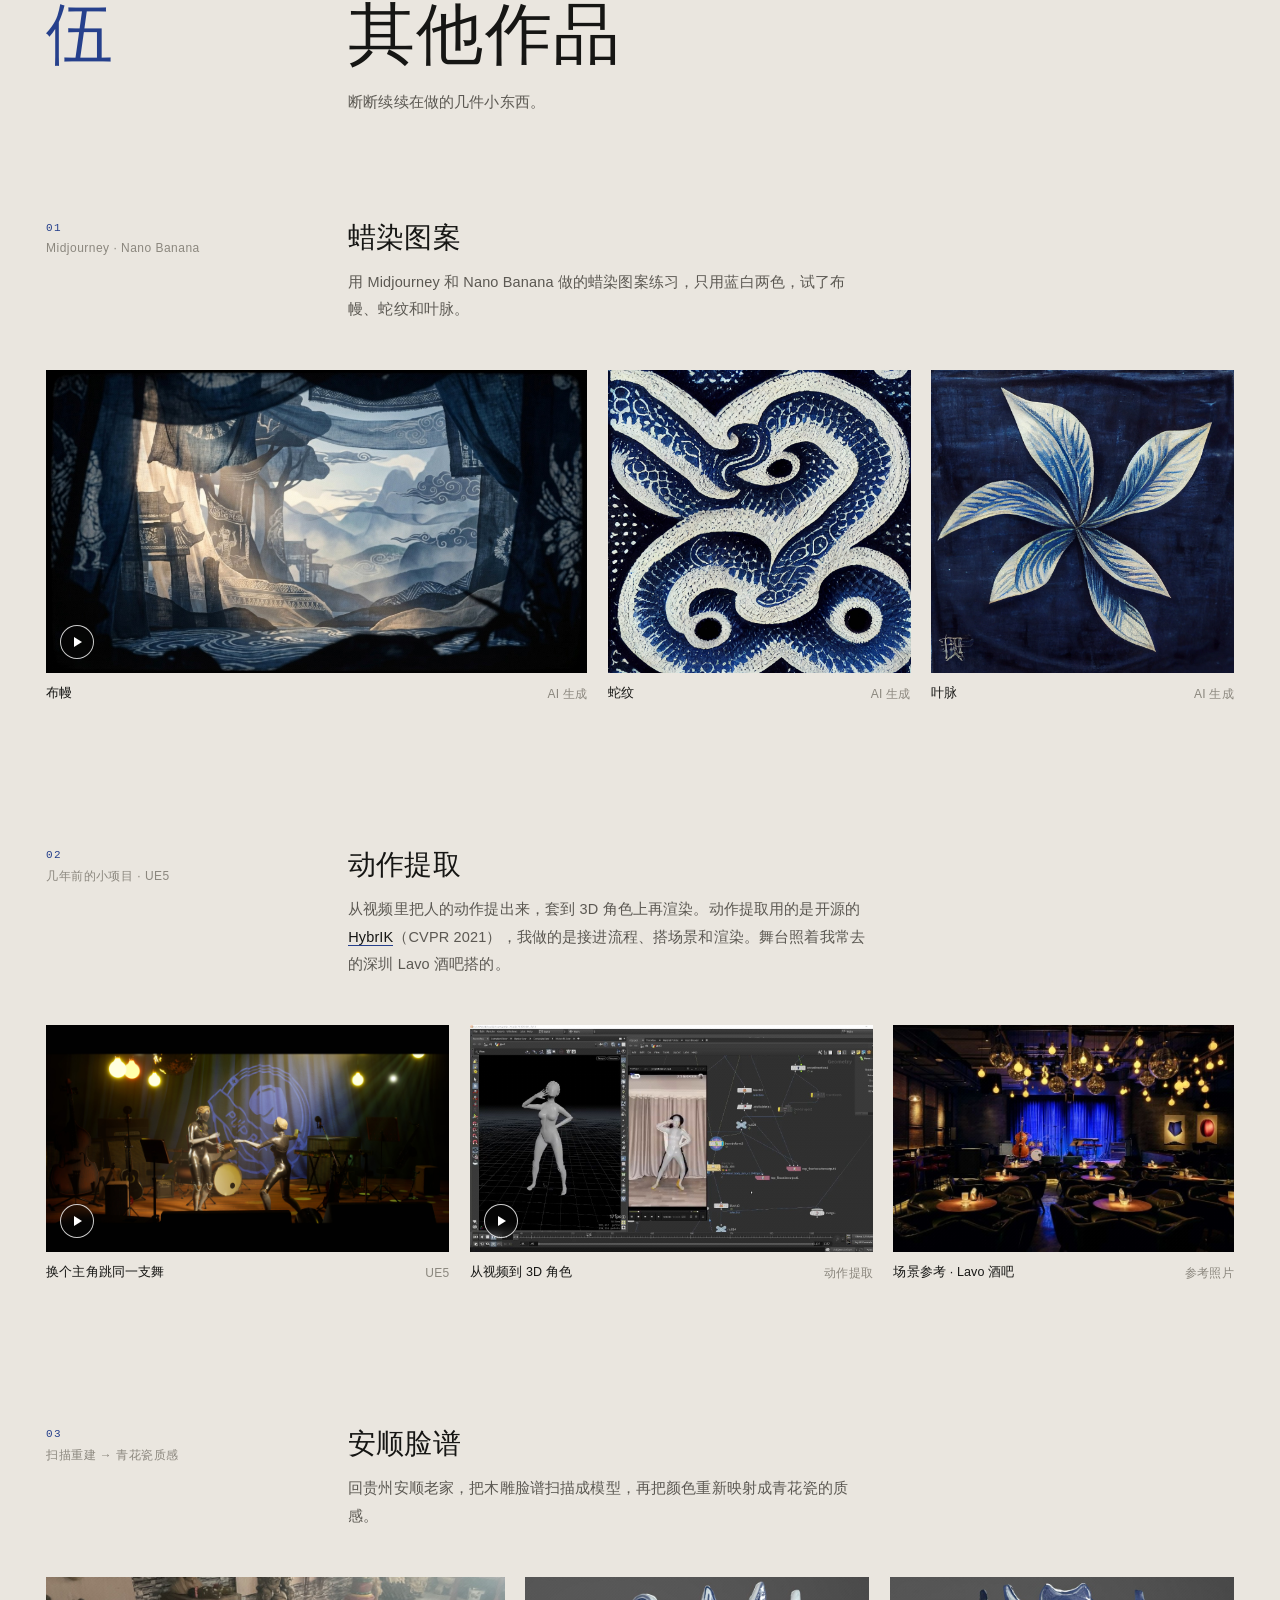
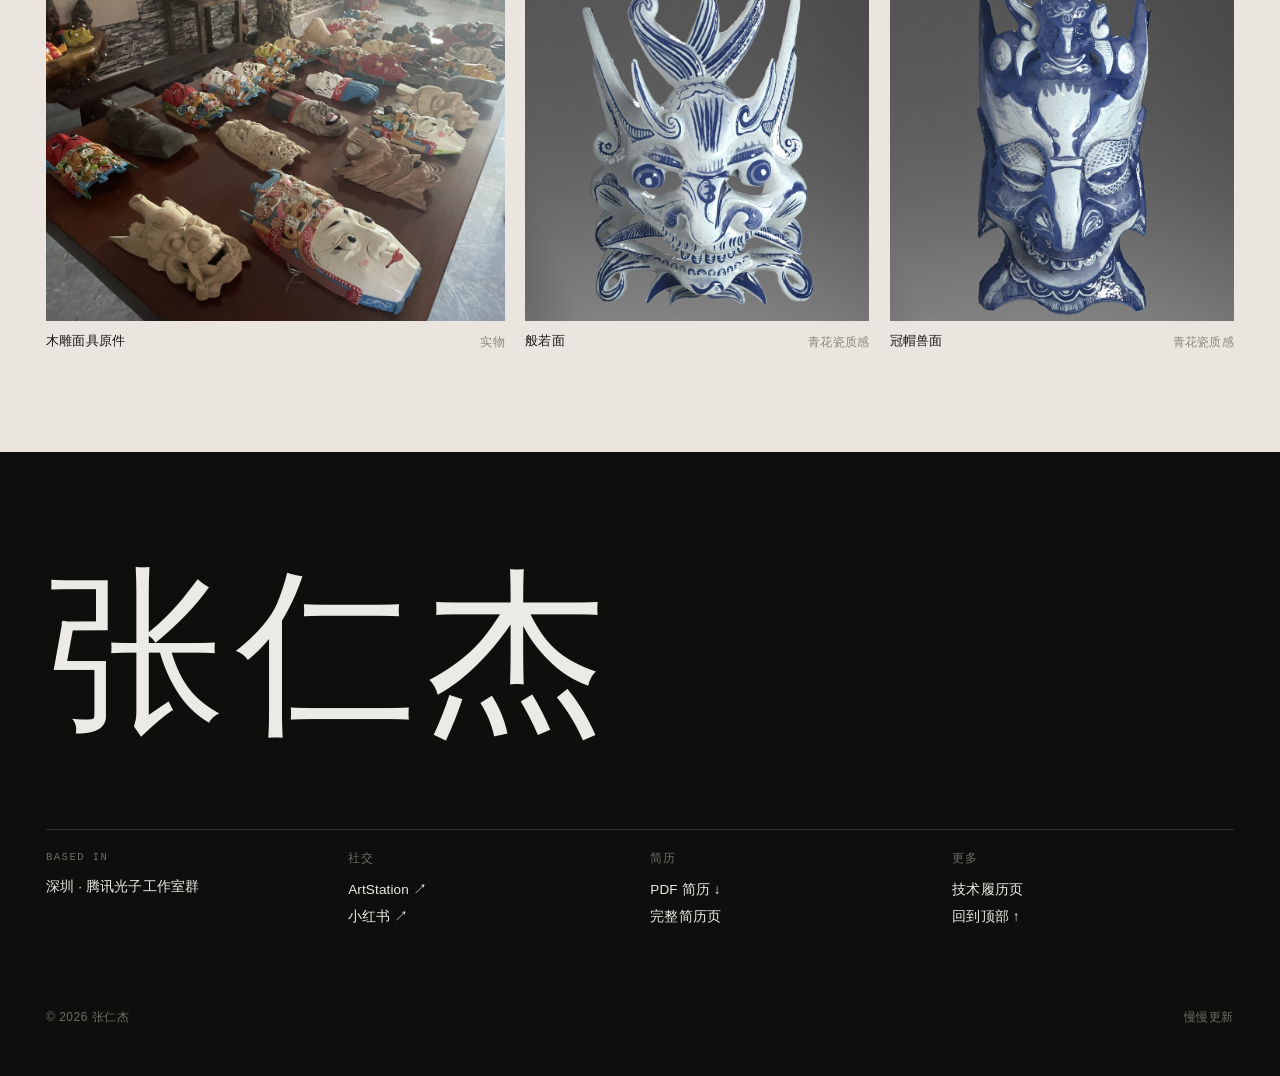
==== commit 0306d707: "3D 预览改为静态 defer 引入，修复线上偶发不执行；模型仍按需懒加载" ====
--- a/index.html
+++ b/index.html
@@ -796,22 +796,20 @@
   <div class="lb-info"><h2 id="lb-title"></h2><p class="lb-desc"></p></div>
   <button class="lb-btn lb-close" aria-label="关闭">CLOSE ✕</button>
 </dialog>
+<script defer src="assets/resume/viewer/viewer.js"></script>
 <script>
 (() => {
   const $ = (s, r = document) => r.querySelector(s);
   const $$ = (s, r = document) => [...r.querySelectorAll(s)];
 
-  /* 3D 查看器：滚到附近才下载 three.js 和模型 */
+  /* 查看器脚本已在页面里用静态 defer 引入（动态注入在线上偶发不执行）。
+     这里只负责：滚到附近时告诉查看器可以开始取模型了 */
   $$('[data-model]').forEach(box => {
-    const st = $('.v3d-status', box);
     const lo = new IntersectionObserver(es => {
       if (!es[0].isIntersecting) return;
       lo.disconnect();
-      const sc = document.createElement('script');
-      sc.src = box.dataset.js;
-      sc.onerror = () => { box.classList.add('is-fail'); if (st) st.textContent = '3D 预览没加载出来，请看上面的照片'; };
-      document.head.appendChild(sc);
-    }, { rootMargin: '700px 0px' });
+      window.dispatchEvent(new CustomEvent('v3d:need', { detail: box }));
+    }, { rootMargin: '400px 0px' });
     lo.observe(box);
   });
 
